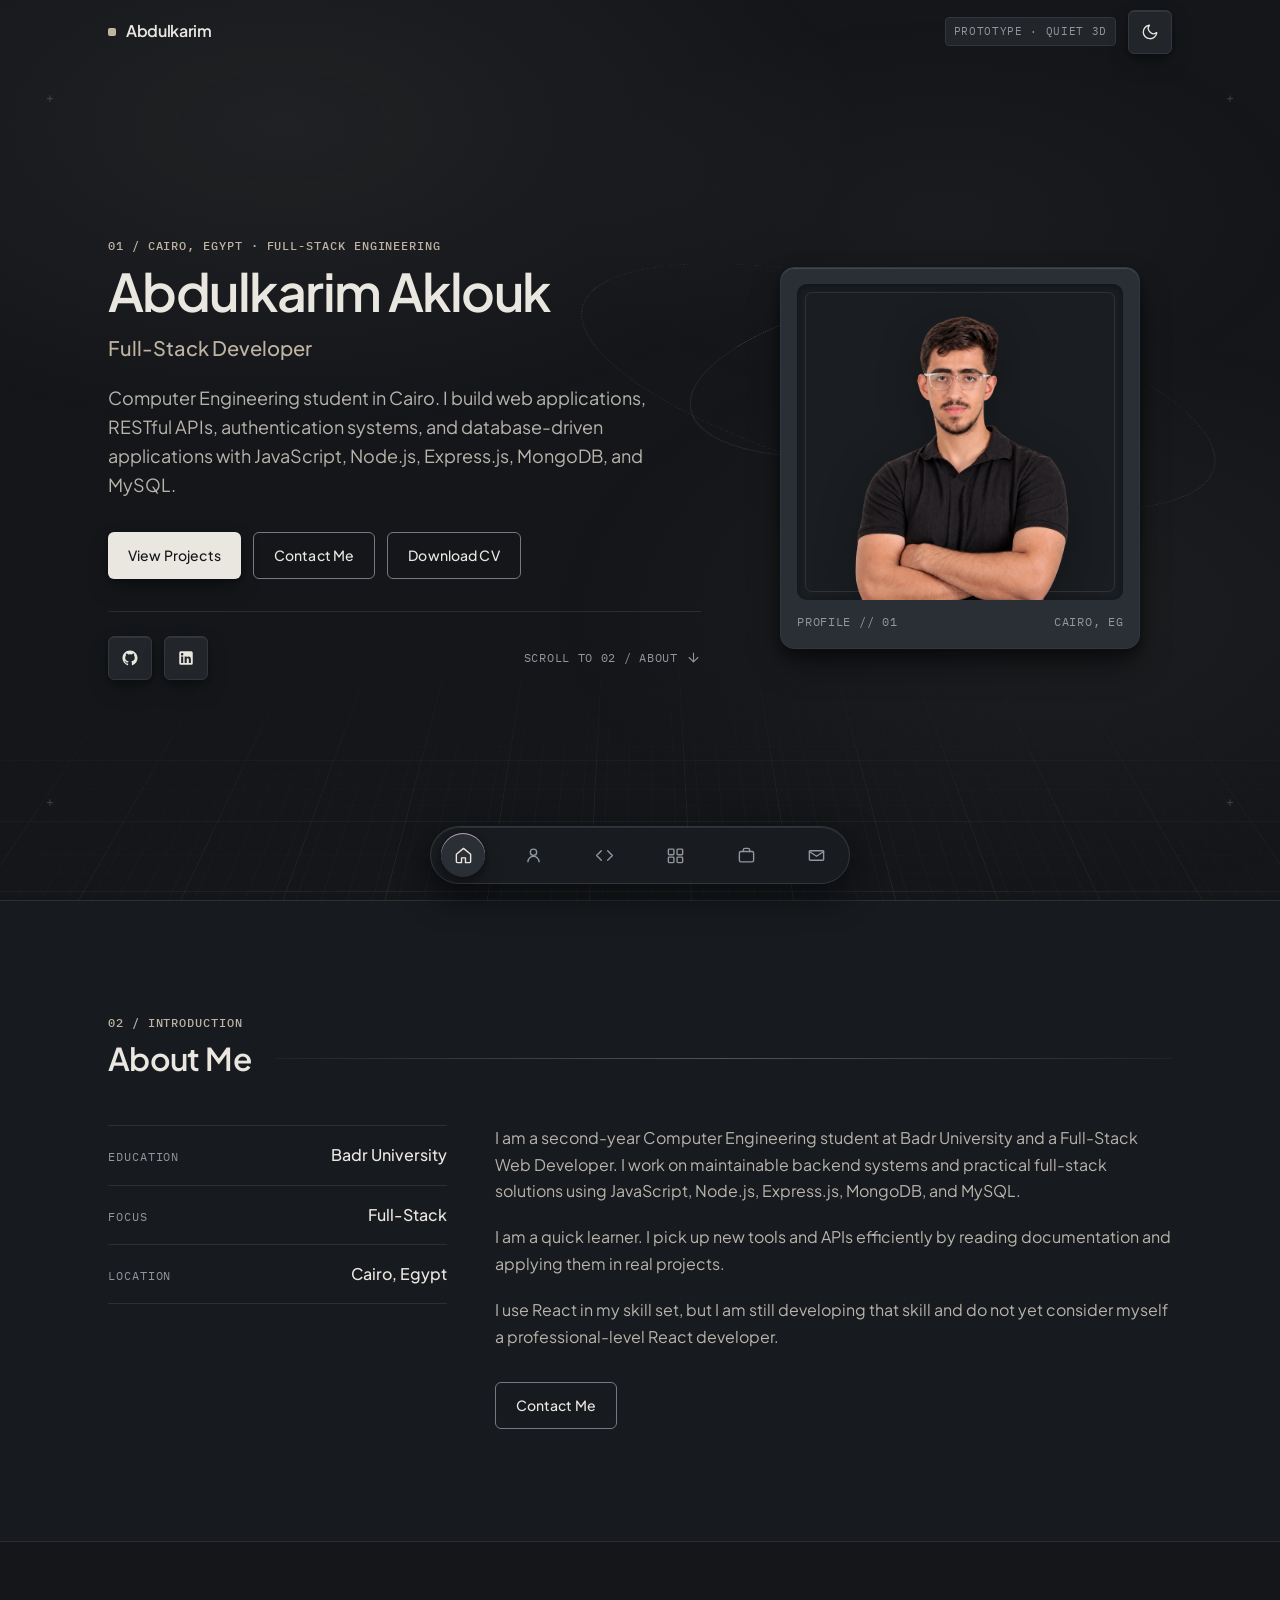
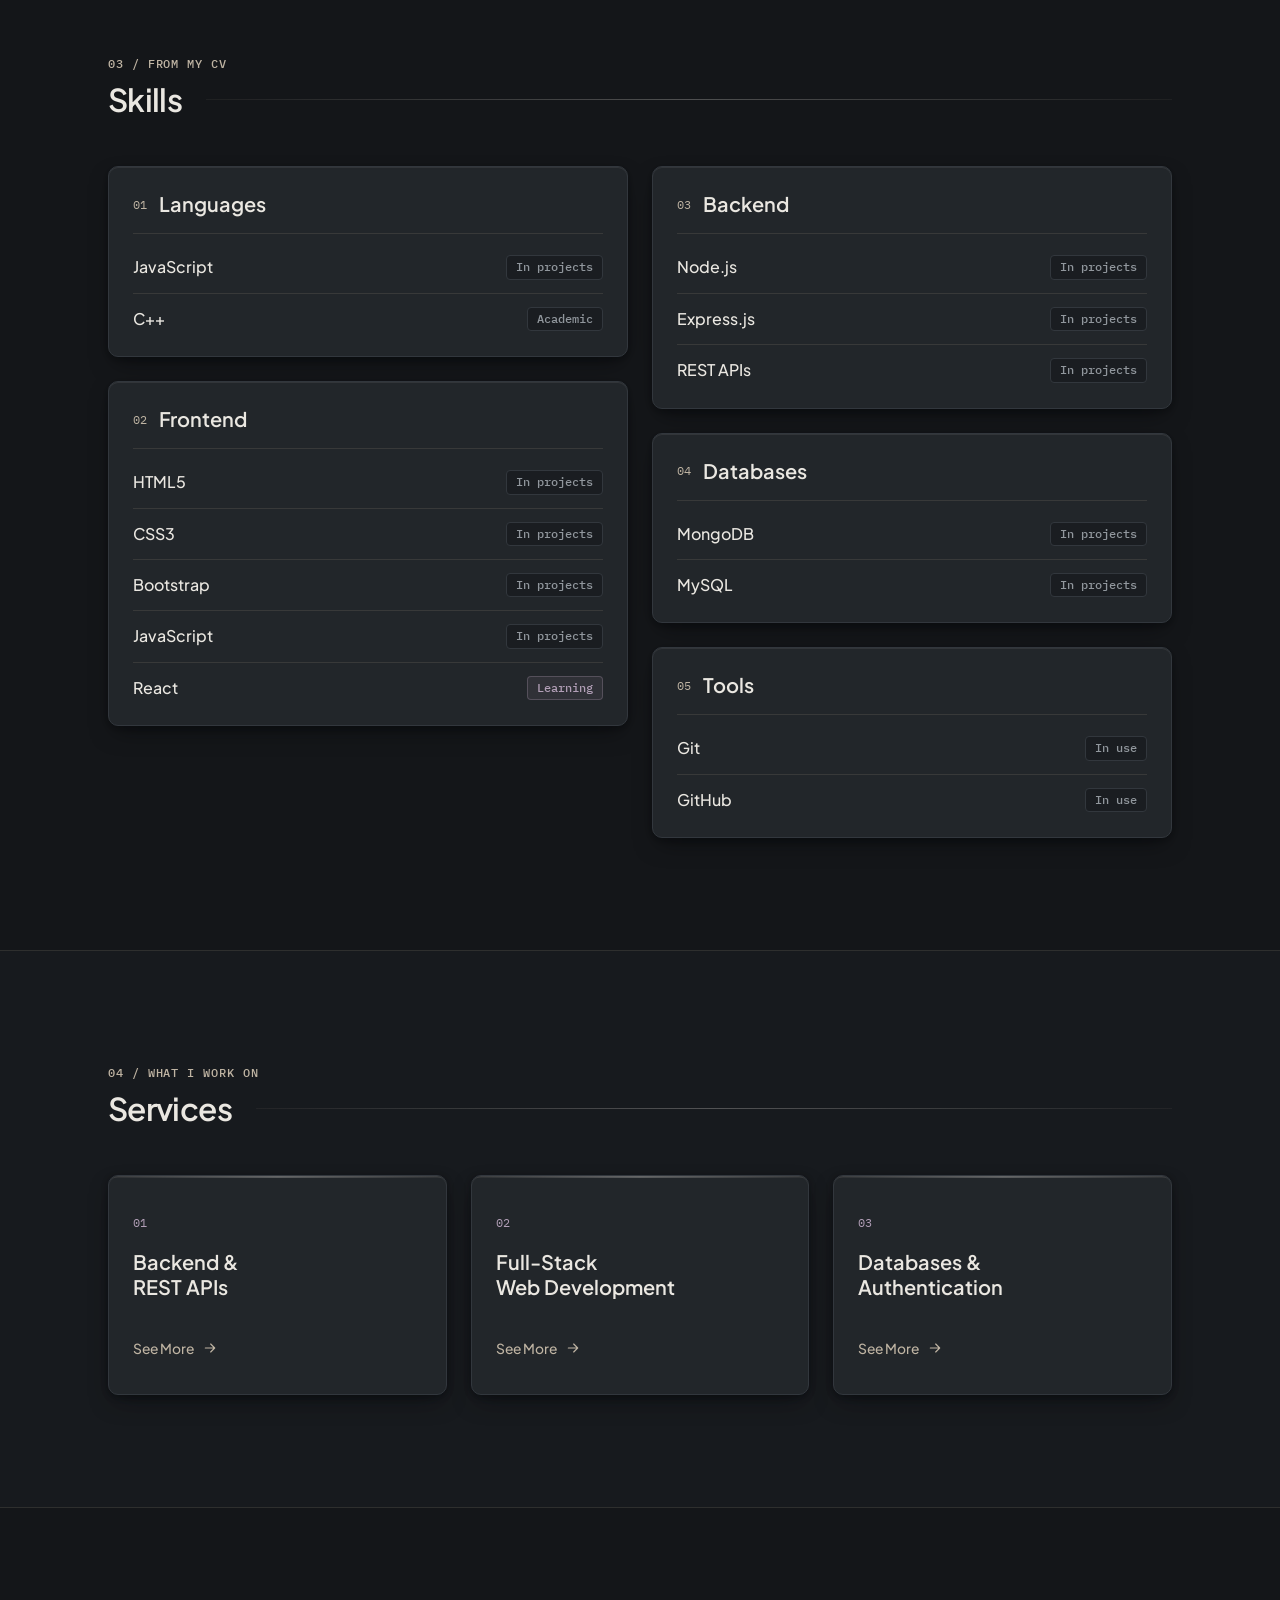
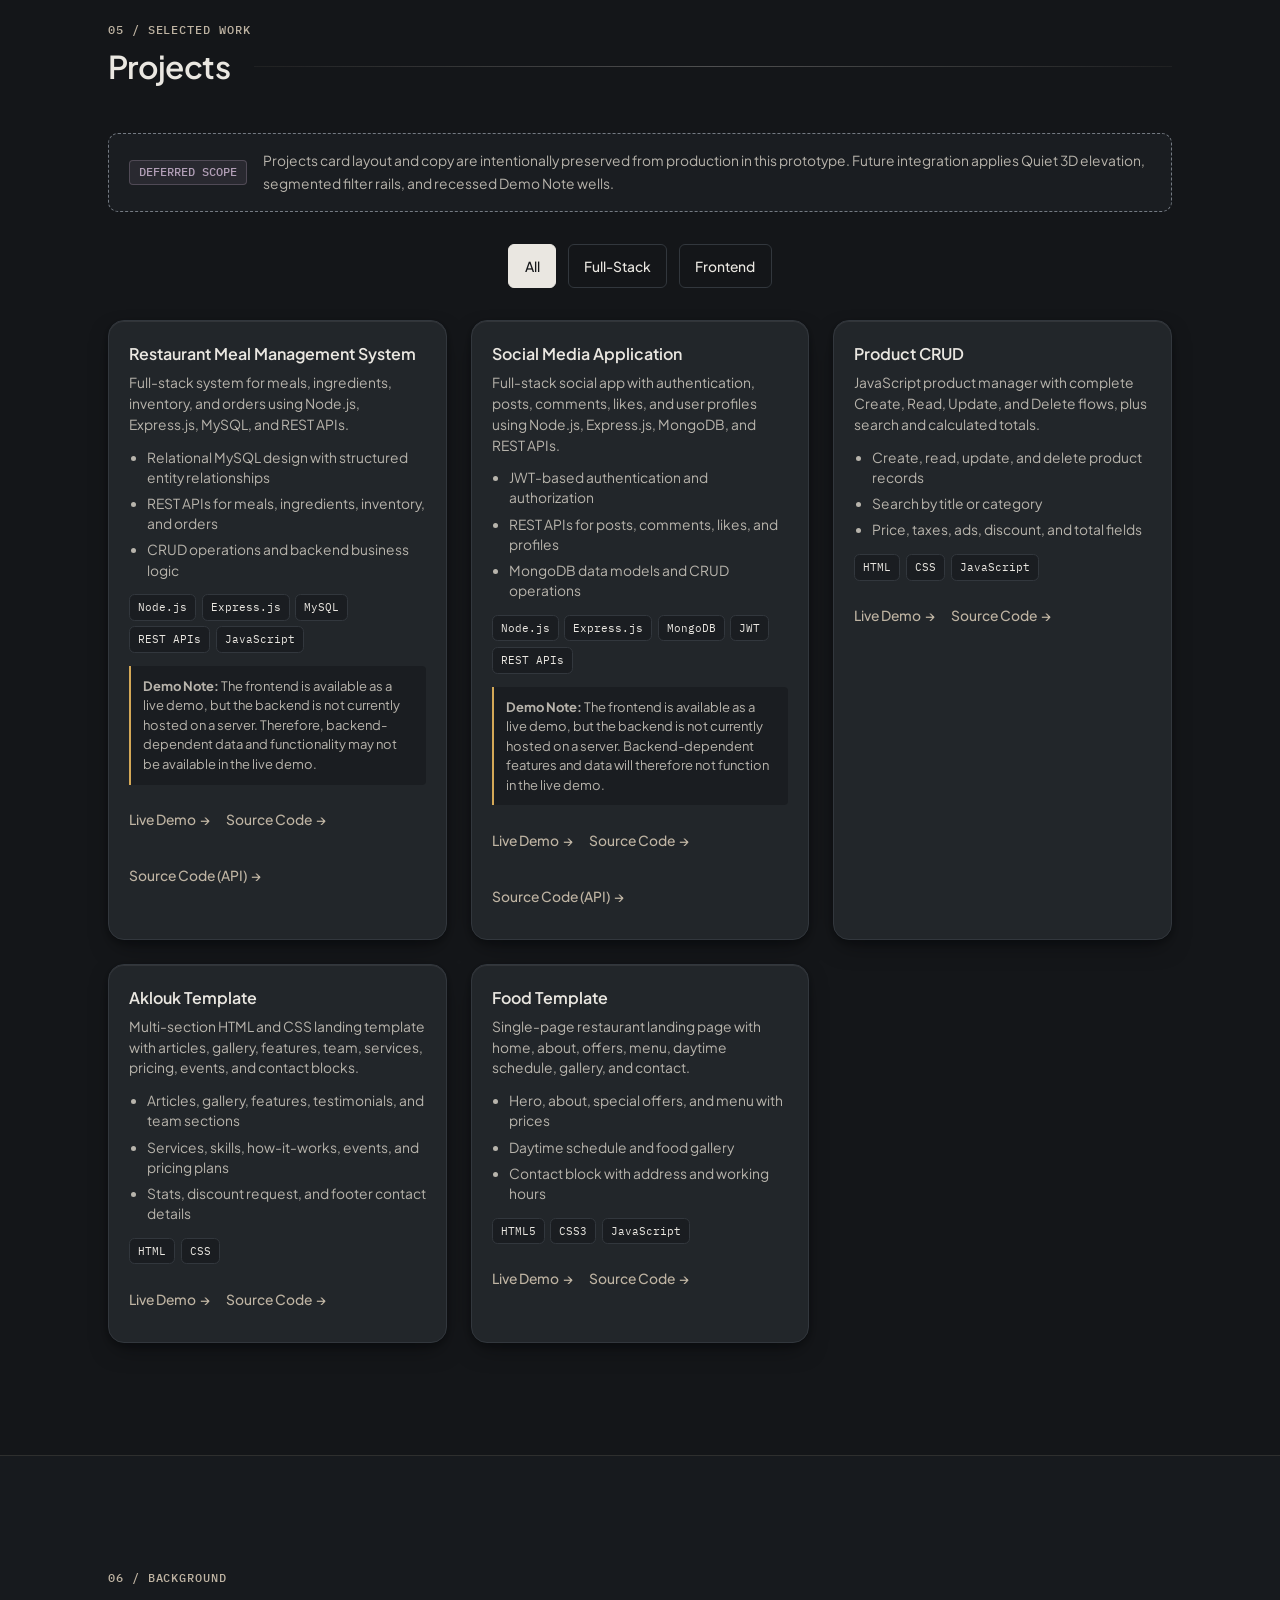
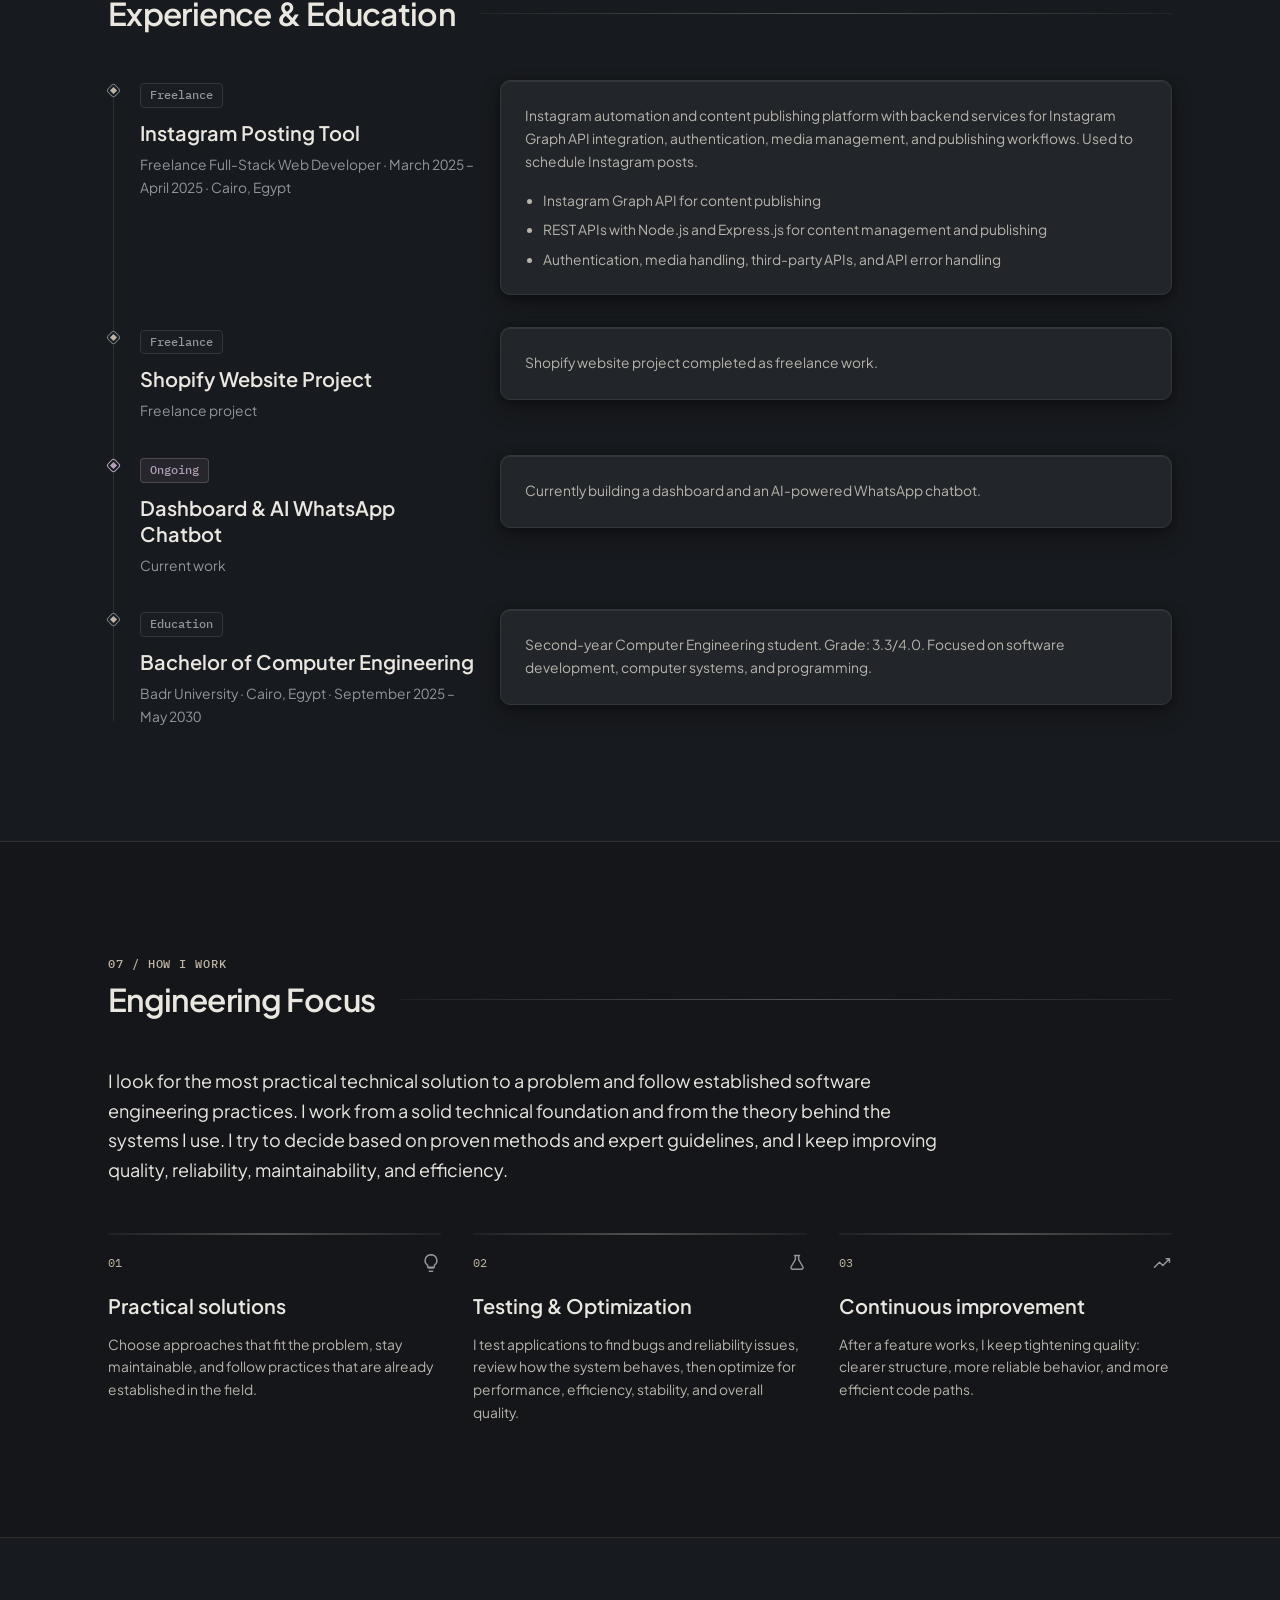
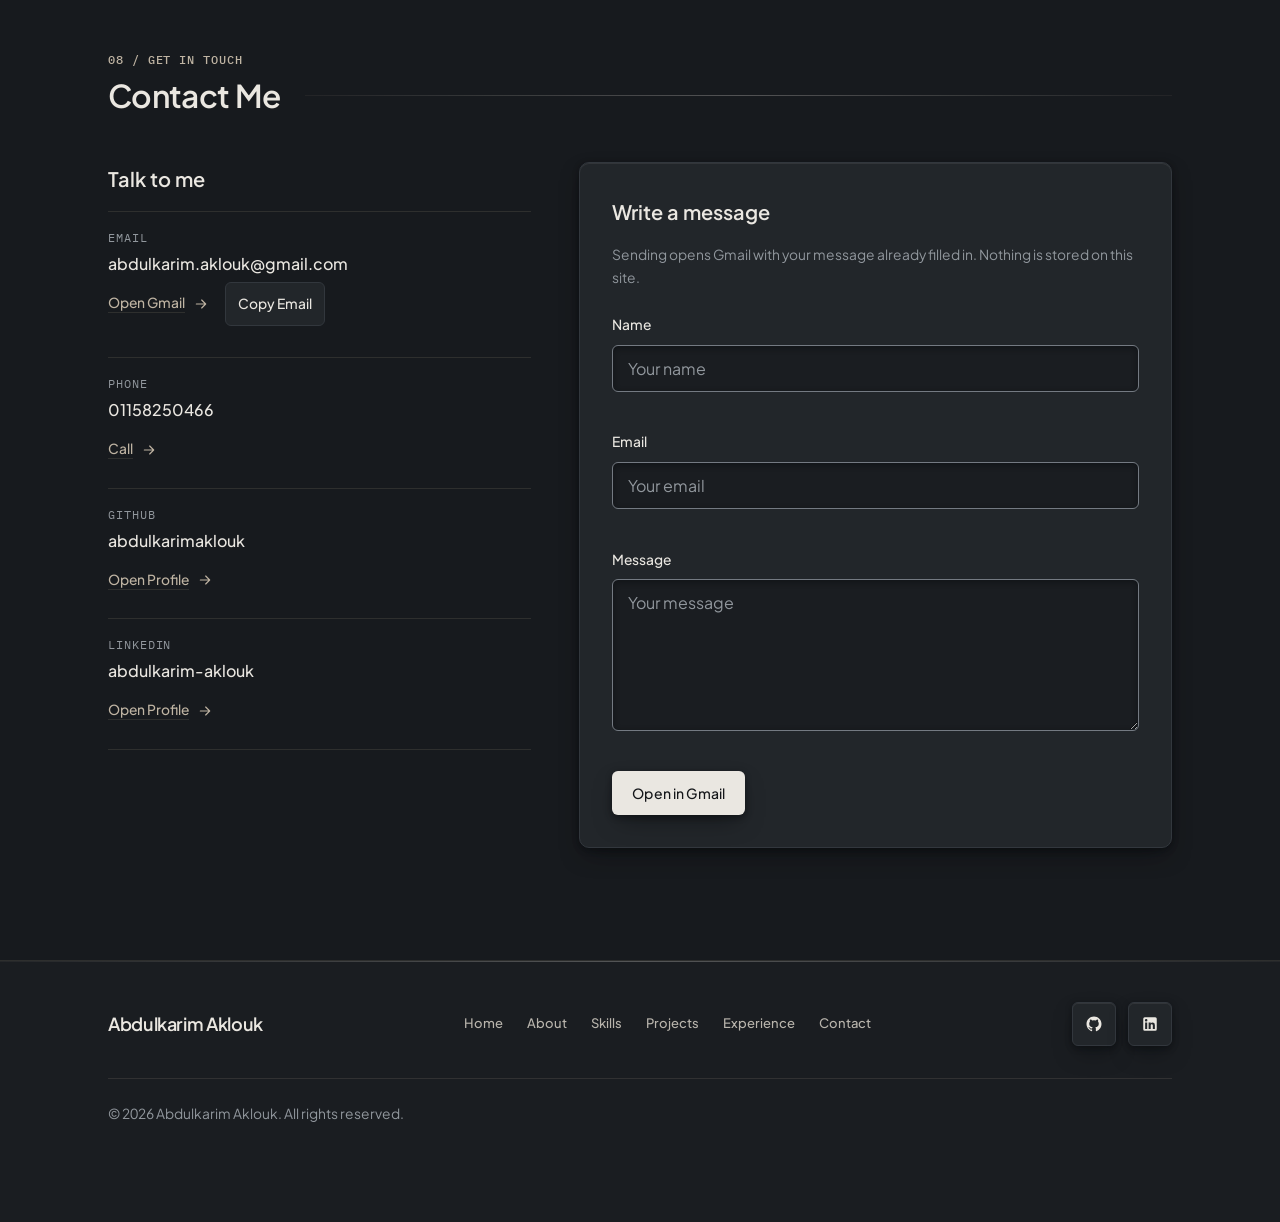
==== docs/design/prototypes/index.html @ c3dc80cd "docs: add Quiet 3D design system and visual prototype" ====
<!DOCTYPE html>
<html lang="en">

<head>
    <meta charset="UTF-8">
    <meta name="viewport" content="width=device-width, initial-scale=1.0">
    <meta name="theme-color" content="#141619" id="meta-theme-color">
    <link rel="icon" type="image/svg+xml" href="data:image/svg+xml,%3Csvg xmlns='http://www.w3.org/2000/svg' viewBox='0 0 32 32'%3E%3Crect width='32' height='32' rx='6' fill='%23141619'/%3E%3Crect x='9' y='9' width='14' height='14' rx='2' fill='none' stroke='%23BFB4A3' stroke-width='2'/%3E%3C/svg%3E">
    <title>Abdulkarim Aklouk | Quiet 3D Visual Prototype</title>
    <meta name="description" content="Phase 03 Quiet 3D visual prototype for Abdulkarim Aklouk's portfolio.">

    <!-- Synchronous pre-paint theme guard to prevent FOUC -->
    <script>
        (function () {
            try {
                var saved = localStorage.getItem("portfolio-proto-theme");
                if (saved === "light") {
                    document.documentElement.classList.add("light-theme");
                    var meta = document.getElementById("meta-theme-color");
                    if (meta) meta.setAttribute("content", "#F4F2ED");
                }
            } catch (e) {
                // Storage access blocked; fall back to Dark First default
            }
        })();
    </script>

    <link rel="preconnect" href="https://fonts.googleapis.com">
    <link rel="preconnect" href="https://fonts.gstatic.com" crossorigin>
    <link href="https://fonts.googleapis.com/css2?family=IBM+Plex+Mono:wght@400;500&family=Plus+Jakarta+Sans:wght@400;500;600&display=swap" rel="stylesheet">
    <link rel="stylesheet" href="styles.css">
</head>

<body>
    <!-- Global Quiet 3D Architectural Backdrop -->
    <div class="bg-3d" id="bg-3d" aria-hidden="true">
        <div class="bg-3d__stage">
            <div class="bg-3d__ambient"></div>
            <div class="bg-3d__layer bg-3d__layer--grid">
                <div class="bg-3d__grid"></div>
            </div>
            <div class="bg-3d__layer bg-3d__layer--orbits">
                <div class="bg-3d__orbital bg-3d__orbital--1"></div>
                <div class="bg-3d__orbital bg-3d__orbital--2"></div>
            </div>
            <div class="bg-3d__layer bg-3d__layer--accents">
                <span class="bg-3d__cross bg-3d__cross--tl">+</span>
                <span class="bg-3d__cross bg-3d__cross--tr">+</span>
                <span class="bg-3d__cross bg-3d__cross--bl">+</span>
                <span class="bg-3d__cross bg-3d__cross--br">+</span>
            </div>
        </div>
    </div>

    <a href="#main" class="skip-link">Skip to main content</a>

    <!-- Global Header & Floating Navigation Dock -->
    <header class="header" id="header">
        <nav class="nav container" aria-label="Main navigation">
            <a href="#home" class="nav__logo">
                <span class="nav__logo-mark" aria-hidden="true"></span>
                <span>Abdulkarim</span>
            </a>

            <div class="nav__actions">
                <span class="nav__proto-badge">PROTOTYPE · QUIET 3D</span>
                <button type="button" class="theme-toggle" id="theme-button" aria-label="Switch to light theme" aria-pressed="false">
                    <svg class="theme-toggle__icon theme-toggle__icon--moon" viewBox="0 0 24 24" fill="none" stroke="currentColor" stroke-width="1.75" stroke-linecap="round" stroke-linejoin="round" aria-hidden="true">
                        <path d="M21 12.79A9 9 0 1 1 11.21 3 7 7 0 0 0 21 12.79z"/>
                    </svg>
                    <svg class="theme-toggle__icon theme-toggle__icon--sun" viewBox="0 0 24 24" fill="none" stroke="currentColor" stroke-width="1.75" stroke-linecap="round" stroke-linejoin="round" aria-hidden="true">
                        <circle cx="12" cy="12" r="4"/>
                        <path d="M12 2v2M12 20v2M4.93 4.93l1.41 1.41M17.66 17.66l1.41 1.41M2 12h2M20 12h2M6.34 17.66l-1.41 1.41M19.07 4.93l-1.41 1.41"/>
                    </svg>
                </button>
            </div>

            <div class="nav__menu" id="nav-menu">
                <ul class="nav__list">
                    <li class="nav__item">
                        <a href="#home" class="nav__link active-link" aria-label="Home" aria-current="location" data-tooltip="Home">
                            <svg viewBox="0 0 24 24" fill="none" stroke="currentColor" stroke-width="1.75" stroke-linecap="round" stroke-linejoin="round" aria-hidden="true">
                                <path d="M3 10.5L12 3l9 7.5V20a1 1 0 0 1-1 1h-5.5v-6h-5v6H4a1 1 0 0 1-1-1v-9.5z"/>
                            </svg>
                        </a>
                    </li>
                    <li class="nav__item">
                        <a href="#about" class="nav__link" aria-label="About" data-tooltip="About">
                            <svg viewBox="0 0 24 24" fill="none" stroke="currentColor" stroke-width="1.75" stroke-linecap="round" stroke-linejoin="round" aria-hidden="true">
                                <circle cx="12" cy="8" r="4"/>
                                <path d="M5 20a7 7 0 0 1 14 0"/>
                            </svg>
                        </a>
                    </li>
                    <li class="nav__item">
                        <a href="#skills" class="nav__link" aria-label="Skills" data-tooltip="Skills">
                            <svg viewBox="0 0 24 24" fill="none" stroke="currentColor" stroke-width="1.75" stroke-linecap="round" stroke-linejoin="round" aria-hidden="true">
                                <path d="M16 18l6-6-6-6M8 6l-6 6 6 6"/>
                            </svg>
                        </a>
                    </li>
                    <li class="nav__item">
                        <a href="#work" class="nav__link" aria-label="Projects" data-tooltip="Projects">
                            <svg viewBox="0 0 24 24" fill="none" stroke="currentColor" stroke-width="1.75" stroke-linecap="round" stroke-linejoin="round" aria-hidden="true">
                                <rect x="3" y="4" width="7" height="7" rx="1"/>
                                <rect x="14" y="4" width="7" height="7" rx="1"/>
                                <rect x="3" y="14" width="7" height="7" rx="1"/>
                                <rect x="14" y="14" width="7" height="7" rx="1"/>
                            </svg>
                        </a>
                    </li>
                    <li class="nav__item">
                        <a href="#experience" class="nav__link" aria-label="Experience and education" data-tooltip="Experience">
                            <svg viewBox="0 0 24 24" fill="none" stroke="currentColor" stroke-width="1.75" stroke-linecap="round" stroke-linejoin="round" aria-hidden="true">
                                <rect x="3" y="7" width="18" height="13" rx="2"/>
                                <path d="M8 7V5a2 2 0 0 1 2-2h4a2 2 0 0 1 2 2v2"/>
                            </svg>
                        </a>
                    </li>
                    <li class="nav__item">
                        <a href="#contact" class="nav__link" aria-label="Contact" data-tooltip="Contact">
                            <svg viewBox="0 0 24 24" fill="none" stroke="currentColor" stroke-width="1.75" stroke-linecap="round" stroke-linejoin="round" aria-hidden="true">
                                <path d="M4 6h16a1 1 0 0 1 1 1v10a1 1 0 0 1-1 1H4a1 1 0 0 1-1-1V7a1 1 0 0 1 1-1z"/>
                                <path d="m3 7 9 6 9-6"/>
                            </svg>
                        </a>
                    </li>
                </ul>
            </div>
        </nav>
    </header>

    <main class="main" id="main" tabindex="-1">
        <!-- 01. HERO SECTION -->
        <section class="hero section section--primary" id="home" aria-label="Home">
            <div class="container hero__grid">
                <div class="hero__content">
                    <p class="eyebrow">01 / CAIRO, EGYPT · FULL-STACK ENGINEERING</p>
                    <h1 class="hero__name">Abdulkarim Aklouk</h1>
                    <p class="hero__role">Full-Stack Developer</p>
                    <p class="hero__description">
                        Computer Engineering student in Cairo. I build web applications, RESTful APIs,
                        authentication systems, and database-driven applications with JavaScript,
                        Node.js, Express.js, MongoDB, and MySQL.
                    </p>

                    <div class="hero__cta-group">
                        <a href="#work" class="btn btn--primary">View Projects</a>
                        <a href="#contact" class="btn btn--ghost">Contact Me</a>
                        <a download href="../../../assets/pdf/cv.pdf" class="btn btn--ghost">Download CV</a>
                    </div>

                    <div class="hero__meta-bar">
                        <div class="hero__socials" aria-label="Social links">
                            <a href="https://github.com/abdulkarimaklouk" target="_blank" rel="noopener noreferrer" class="icon-btn" aria-label="GitHub">
                                <svg viewBox="0 0 24 24" fill="currentColor" aria-hidden="true">
                                    <path d="M12 2C6.477 2 2 6.484 2 12.017c0 4.425 2.865 8.18 6.839 9.504.5.092.682-.217.682-.483 0-.237-.008-.868-.013-1.703-2.782.605-3.369-1.343-3.369-1.343-.454-1.158-1.11-1.466-1.11-1.466-.908-.62.069-.608.069-.608 1.003.07 1.53 1.032 1.53 1.032.892 1.53 2.341 1.088 2.91.832.092-.647.35-1.088.636-1.338-2.22-.253-4.555-1.113-4.555-4.951 0-1.093.39-1.988 1.029-2.688-.103-.253-.446-1.272.098-2.65 0 0 .84-.27 2.75 1.026A9.564 9.564 0 0 1 12 6.844a9.59 9.59 0 0 1 2.504.337c1.909-1.296 2.747-1.027 2.747-1.027.546 1.379.202 2.398.1 2.651.64.7 1.028 1.595 1.028 2.688 0 3.848-2.339 4.695-4.566 4.943.359.309.678.92.678 1.855 0 1.338-.012 2.419-.012 2.747 0 .268.18.58.688.482A10.02 10.02 0 0 0 22 12.017C22 6.484 17.522 2 12 2z"/>
                                </svg>
                            </a>
                            <a href="https://www.linkedin.com/in/abdulkarim-aklouk-78773037a/" target="_blank" rel="noopener noreferrer" class="icon-btn" aria-label="LinkedIn">
                                <svg viewBox="0 0 24 24" fill="currentColor" aria-hidden="true">
                                    <path d="M19 3a2 2 0 0 1 2 2v14a2 2 0 0 1-2 2H5a2 2 0 0 1-2-2V5a2 2 0 0 1 2-2h14m-.5 15.5v-5.3a3.26 3.26 0 0 0-3.26-3.26c-.85 0-1.84.52-2.28 1.3v-1.11h-2.79v8.37h2.79v-4.93c0-.77.62-1.4 1.39-1.4a1.4 1.4 0 0 1 1.4 1.4v4.93h2.75M6.88 8.56a1.68 1.68 0 0 0 1.68-1.68c0-.93-.75-1.69-1.68-1.69a1.69 1.69 0 0 0-1.69 1.69c0 .93.76 1.68 1.69 1.68m1.39 9.94v-8.37H5.5v8.37h2.77z"/>
                                </svg>
                            </a>
                        </div>

                        <a href="#about" class="hero__scroll">
                            <span>Scroll to 02 / About</span>
                            <svg viewBox="0 0 24 24" fill="none" stroke="currentColor" stroke-width="1.75" stroke-linecap="round" stroke-linejoin="round" aria-hidden="true">
                                <path d="M12 5v14M19 12l-7 7-7-7"/>
                            </svg>
                        </a>
                    </div>
                </div>

                <!-- Hero 3D Architectural Portrait Pedestal -->
                <div class="hero__visual">
                    <div class="hero__plinth-perspective">
                        <figure class="hero__plinth" id="hero-plinth">
                            <div class="hero__plinth-well">
                                <div class="hero__plinth-hairline" aria-hidden="true"></div>
                                <img
                                    src="../../../assets/img/profile.png"
                                    alt="Abdulkarim Aklouk"
                                    width="768"
                                    height="768"
                                    class="hero__img"
                                >
                            </div>
                            <figcaption class="hero__plinth-caption">
                                <span>PROFILE // 01</span>
                                <span>CAIRO, EG</span>
                            </figcaption>
                        </figure>
                    </div>
                </div>
            </div>
        </section>

        <!-- 02. ABOUT SECTION (Flat Editorial Ledger + Prose) -->
        <section class="about section section--secondary" id="about" aria-label="About Me">
            <div class="container">
                <header class="section__header">
                    <p class="eyebrow">02 / INTRODUCTION</p>
                    <div class="section__title-row">
                        <h2 class="section__title">About Me</h2>
                        <span class="section__rule" aria-hidden="true"></span>
                    </div>
                </header>

                <div class="about__grid" data-reveal>
                    <dl class="about__ledger">
                        <div class="about__ledger-row">
                            <dt class="about__ledger-key">Education</dt>
                            <dd class="about__ledger-val">Badr University</dd>
                        </div>
                        <div class="about__ledger-row">
                            <dt class="about__ledger-key">Focus</dt>
                            <dd class="about__ledger-val">Full-Stack</dd>
                        </div>
                        <div class="about__ledger-row">
                            <dt class="about__ledger-key">Location</dt>
                            <dd class="about__ledger-val">Cairo, Egypt</dd>
                        </div>
                    </dl>

                    <div class="about__prose">
                        <p class="about__description">
                            I am a second-year Computer Engineering student at Badr University and a
                            Full-Stack Web Developer. I work on maintainable backend systems and practical
                            full-stack solutions using JavaScript, Node.js, Express.js, MongoDB, and MySQL.
                        </p>
                        <p class="about__description">
                            I am a quick learner. I pick up new tools and APIs efficiently by reading
                            documentation and applying them in real projects.
                        </p>
                        <p class="about__description">
                            I use React in my skill set, but I am still developing that skill and do not
                            yet consider myself a professional-level React developer.
                        </p>

                        <div class="about__cta">
                            <a href="#contact" class="btn btn--ghost">Contact Me</a>
                        </div>
                    </div>
                </div>
            </div>
        </section>

        <!-- 03. SKILLS SECTION (Balanced 2-Column Technical Matrix) -->
        <section class="skills section section--primary" id="skills" aria-label="Skills">
            <div class="container">
                <header class="section__header">
                    <p class="eyebrow">03 / FROM MY CV</p>
                    <div class="section__title-row">
                        <h2 class="section__title">Skills</h2>
                        <span class="section__rule" aria-hidden="true"></span>
                    </div>
                </header>

                <div class="skills__grid">
                    <!-- Left Stack: Languages & Frontend -->
                    <div class="skills__col">
                        <article class="skills__panel" data-reveal>
                            <div class="skills__panel-header">
                                <span class="skills__index">01</span>
                                <h3 class="skills__title">Languages</h3>
                            </div>
                            <ul class="skills__list">
                                <li class="skills__row">
                                    <span class="skills__name">JavaScript</span>
                                    <span class="chip">In projects</span>
                                </li>
                                <li class="skills__row">
                                    <span class="skills__name">C++</span>
                                    <span class="chip">Academic</span>
                                </li>
                            </ul>
                        </article>

                        <article class="skills__panel" data-reveal>
                            <div class="skills__panel-header">
                                <span class="skills__index">02</span>
                                <h3 class="skills__title">Frontend</h3>
                            </div>
                            <ul class="skills__list">
                                <li class="skills__row">
                                    <span class="skills__name">HTML5</span>
                                    <span class="chip">In projects</span>
                                </li>
                                <li class="skills__row">
                                    <span class="skills__name">CSS3</span>
                                    <span class="chip">In projects</span>
                                </li>
                                <li class="skills__row">
                                    <span class="skills__name">Bootstrap</span>
                                    <span class="chip">In projects</span>
                                </li>
                                <li class="skills__row">
                                    <span class="skills__name">JavaScript</span>
                                    <span class="chip">In projects</span>
                                </li>
                                <li class="skills__row">
                                    <span class="skills__name">React</span>
                                    <span class="chip chip--secondary">Learning</span>
                                </li>
                            </ul>
                        </article>
                    </div>

                    <!-- Right Stack: Backend, Databases, Tools -->
                    <div class="skills__col">
                        <article class="skills__panel" data-reveal>
                            <div class="skills__panel-header">
                                <span class="skills__index">03</span>
                                <h3 class="skills__title">Backend</h3>
                            </div>
                            <ul class="skills__list">
                                <li class="skills__row">
                                    <span class="skills__name">Node.js</span>
                                    <span class="chip">In projects</span>
                                </li>
                                <li class="skills__row">
                                    <span class="skills__name">Express.js</span>
                                    <span class="chip">In projects</span>
                                </li>
                                <li class="skills__row">
                                    <span class="skills__name">REST APIs</span>
                                    <span class="chip">In projects</span>
                                </li>
                            </ul>
                        </article>

                        <article class="skills__panel" data-reveal>
                            <div class="skills__panel-header">
                                <span class="skills__index">04</span>
                                <h3 class="skills__title">Databases</h3>
                            </div>
                            <ul class="skills__list">
                                <li class="skills__row">
                                    <span class="skills__name">MongoDB</span>
                                    <span class="chip">In projects</span>
                                </li>
                                <li class="skills__row">
                                    <span class="skills__name">MySQL</span>
                                    <span class="chip">In projects</span>
                                </li>
                            </ul>
                        </article>

                        <article class="skills__panel" data-reveal>
                            <div class="skills__panel-header">
                                <span class="skills__index">05</span>
                                <h3 class="skills__title">Tools</h3>
                            </div>
                            <ul class="skills__list">
                                <li class="skills__row">
                                    <span class="skills__name">Git</span>
                                    <span class="chip">In use</span>
                                </li>
                                <li class="skills__row">
                                    <span class="skills__name">GitHub</span>
                                    <span class="chip">In use</span>
                                </li>
                            </ul>
                        </article>
                    </div>
                </div>
            </div>
        </section>

        <!-- 04. SERVICES SECTION (Architectural Plinths + Elevated Modals) -->
        <section class="services section section--secondary" id="services" aria-label="Services">
            <div class="container">
                <header class="section__header">
                    <p class="eyebrow">04 / WHAT I WORK ON</p>
                    <div class="section__title-row">
                        <h2 class="section__title">Services</h2>
                        <span class="section__rule" aria-hidden="true"></span>
                    </div>
                </header>

                <div class="services__grid">
                    <article class="services__plinth" data-reveal>
                        <div class="services__plinth-top">
                            <span class="services__index">01</span>
                            <h3 class="services__title">Backend &amp;<br>REST APIs</h3>
                        </div>
                        <button type="button" class="services__button" data-modal-target="service-dialog-1" aria-haspopup="dialog" aria-controls="service-dialog-1" aria-expanded="false">
                            <span>See More</span>
                            <svg class="action-arrow" viewBox="0 0 24 24" fill="none" stroke="currentColor" stroke-width="1.75" stroke-linecap="round" stroke-linejoin="round" aria-hidden="true">
                                <path d="M5 12h14M13 6l6 6-6 6"/>
                            </svg>
                        </button>
                    </article>

                    <article class="services__plinth" data-reveal>
                        <div class="services__plinth-top">
                            <span class="services__index">02</span>
                            <h3 class="services__title">Full-Stack<br>Web Development</h3>
                        </div>
                        <button type="button" class="services__button" data-modal-target="service-dialog-2" aria-haspopup="dialog" aria-controls="service-dialog-2" aria-expanded="false">
                            <span>See More</span>
                            <svg class="action-arrow" viewBox="0 0 24 24" fill="none" stroke="currentColor" stroke-width="1.75" stroke-linecap="round" stroke-linejoin="round" aria-hidden="true">
                                <path d="M5 12h14M13 6l6 6-6 6"/>
                            </svg>
                        </button>
                    </article>

                    <article class="services__plinth" data-reveal>
                        <div class="services__plinth-top">
                            <span class="services__index">03</span>
                            <h3 class="services__title">Databases &amp;<br>Authentication</h3>
                        </div>
                        <button type="button" class="services__button" data-modal-target="service-dialog-3" aria-haspopup="dialog" aria-controls="service-dialog-3" aria-expanded="false">
                            <span>See More</span>
                            <svg class="action-arrow" viewBox="0 0 24 24" fill="none" stroke="currentColor" stroke-width="1.75" stroke-linecap="round" stroke-linejoin="round" aria-hidden="true">
                                <path d="M5 12h14M13 6l6 6-6 6"/>
                            </svg>
                        </button>
                    </article>
                </div>
            </div>
        </section>

        <!-- 05. PROJECTS SECTION (DEFERRED SCOPE — Preserved Existing Card Treatment) -->
        <section class="work section section--primary" id="work" aria-label="Projects">
            <div class="container">
                <header class="section__header">
                    <p class="eyebrow">05 / SELECTED WORK</p>
                    <div class="section__title-row">
                        <h2 class="section__title">Projects</h2>
                        <span class="section__rule" aria-hidden="true"></span>
                    </div>
                </header>

                <div class="work__deferred-note" role="note">
                    <span class="chip chip--secondary">DEFERRED SCOPE</span>
                    <p>
                        Projects card layout and copy are intentionally preserved from production in this prototype.
                        Future integration applies Quiet 3D elevation, segmented filter rails, and recessed Demo Note wells.
                    </p>
                </div>

                <div class="work__filters">
                    <button type="button" class="work__item active-work" data-filter="all" aria-pressed="true">All</button>
                    <button type="button" class="work__item" data-filter=".fullstack" aria-pressed="false">Full-Stack</button>
                    <button type="button" class="work__item" data-filter=".frontend" aria-pressed="false">Frontend</button>
                </div>
                <p class="sr-only" id="work-filter-status" aria-live="polite"></p>

                <div class="work__container">
                    <article class="work__card mix fullstack">
                        <h3 class="work__title">Restaurant Meal Management System</h3>
                        <p class="work__description">
                            Full-stack system for meals, ingredients, inventory, and orders using Node.js,
                            Express.js, MySQL, and REST APIs.
                        </p>
                        <ul class="work__features">
                            <li>Relational MySQL design with structured entity relationships</li>
                            <li>REST APIs for meals, ingredients, inventory, and orders</li>
                            <li>CRUD operations and backend business logic</li>
                        </ul>
                        <ul class="work__tags">
                            <li>Node.js</li>
                            <li>Express.js</li>
                            <li>MySQL</li>
                            <li>REST APIs</li>
                            <li>JavaScript</li>
                        </ul>
                        <p class="work__note">
                            <strong>Demo Note:</strong> The frontend is available as a live demo, but the backend is not currently hosted on a server. Therefore, backend-dependent data and functionality may not be available in the live demo.
                        </p>
                        <div class="work__actions">
                            <a href="https://abdulkarimaklouk.github.io/restaurant-management-frontend/stores.html" target="_blank" rel="noopener noreferrer" class="work__button">
                                Live Demo <span aria-hidden="true">&rarr;</span>
                            </a>
                            <a href="https://github.com/abdulkarimaklouk/restaurant-management-frontend" target="_blank" rel="noopener noreferrer" class="work__button">
                                Source Code <span aria-hidden="true">&rarr;</span>
                            </a>
                            <a href="https://github.com/abdulkarimaklouk/restaurant-management-backend" target="_blank" rel="noopener noreferrer" class="work__button">
                                Source Code (API) <span aria-hidden="true">&rarr;</span>
                            </a>
                        </div>
                    </article>

                    <article class="work__card mix fullstack">
                        <h3 class="work__title">Social Media Application</h3>
                        <p class="work__description">
                            Full-stack social app with authentication, posts, comments, likes, and user
                            profiles using Node.js, Express.js, MongoDB, and REST APIs.
                        </p>
                        <ul class="work__features">
                            <li>JWT-based authentication and authorization</li>
                            <li>REST APIs for posts, comments, likes, and profiles</li>
                            <li>MongoDB data models and CRUD operations</li>
                        </ul>
                        <ul class="work__tags">
                            <li>Node.js</li>
                            <li>Express.js</li>
                            <li>MongoDB</li>
                            <li>JWT</li>
                            <li>REST APIs</li>
                        </ul>
                        <p class="work__note">
                            <strong>Demo Note:</strong> The frontend is available as a live demo, but the backend is not currently hosted on a server. Backend-dependent features and data will therefore not function in the live demo.
                        </p>
                        <div class="work__actions">
                            <a href="https://abdulkarimaklouk.github.io/social-media-frontend/login.html" target="_blank" rel="noopener noreferrer" class="work__button">
                                Live Demo <span aria-hidden="true">&rarr;</span>
                            </a>
                            <a href="https://github.com/abdulkarimaklouk/social-media-frontend" target="_blank" rel="noopener noreferrer" class="work__button">
                                Source Code <span aria-hidden="true">&rarr;</span>
                            </a>
                            <a href="https://github.com/abdulkarimaklouk/social-media-backend" target="_blank" rel="noopener noreferrer" class="work__button">
                                Source Code (API) <span aria-hidden="true">&rarr;</span>
                            </a>
                        </div>
                    </article>

                    <article class="work__card mix frontend">
                        <h3 class="work__title">Product CRUD</h3>
                        <p class="work__description">
                            JavaScript product manager with complete Create, Read, Update, and Delete
                            flows, plus search and calculated totals.
                        </p>
                        <ul class="work__features">
                            <li>Create, read, update, and delete product records</li>
                            <li>Search by title or category</li>
                            <li>Price, taxes, ads, discount, and total fields</li>
                        </ul>
                        <ul class="work__tags">
                            <li>HTML</li>
                            <li>CSS</li>
                            <li>JavaScript</li>
                        </ul>
                        <div class="work__actions">
                            <a href="https://abdulkarimaklouk.github.io/crud-product-frontend/index.html" target="_blank" rel="noopener noreferrer" class="work__button">
                                Live Demo <span aria-hidden="true">&rarr;</span>
                            </a>
                            <a href="https://github.com/abdulkarimaklouk/crud-product-frontend" target="_blank" rel="noopener noreferrer" class="work__button">
                                Source Code <span aria-hidden="true">&rarr;</span>
                            </a>
                        </div>
                    </article>

                    <article class="work__card mix frontend">
                        <h3 class="work__title">Aklouk Template</h3>
                        <p class="work__description">
                            Multi-section HTML and CSS landing template with articles, gallery, features,
                            team, services, pricing, events, and contact blocks.
                        </p>
                        <ul class="work__features">
                            <li>Articles, gallery, features, testimonials, and team sections</li>
                            <li>Services, skills, how-it-works, events, and pricing plans</li>
                            <li>Stats, discount request, and footer contact details</li>
                        </ul>
                        <ul class="work__tags">
                            <li>HTML</li>
                            <li>CSS</li>
                        </ul>
                        <div class="work__actions">
                            <a href="https://abdulkarimaklouk.github.io/template-alaklouk/index.html" target="_blank" rel="noopener noreferrer" class="work__button">
                                Live Demo <span aria-hidden="true">&rarr;</span>
                            </a>
                            <a href="https://github.com/abdulkarimaklouk/template-alaklouk" target="_blank" rel="noopener noreferrer" class="work__button">
                                Source Code <span aria-hidden="true">&rarr;</span>
                            </a>
                        </div>
                    </article>

                    <article class="work__card mix frontend">
                        <h3 class="work__title">Food Template</h3>
                        <p class="work__description">
                            Single-page restaurant landing page with home, about, offers, menu,
                            daytime schedule, gallery, and contact.
                        </p>
                        <ul class="work__features">
                            <li>Hero, about, special offers, and menu with prices</li>
                            <li>Daytime schedule and food gallery</li>
                            <li>Contact block with address and working hours</li>
                        </ul>
                        <ul class="work__tags">
                            <li>HTML5</li>
                            <li>CSS3</li>
                            <li>JavaScript</li>
                        </ul>
                        <div class="work__actions">
                            <a href="https://abdulkarimaklouk.github.io/food-lover/index.html" target="_blank" rel="noopener noreferrer" class="work__button">
                                Live Demo <span aria-hidden="true">&rarr;</span>
                            </a>
                            <a href="https://github.com/abdulkarimaklouk/food-lover" target="_blank" rel="noopener noreferrer" class="work__button">
                                Source Code <span aria-hidden="true">&rarr;</span>
                            </a>
                        </div>
                    </article>
                </div>
            </div>
        </section>

        <!-- 06. EXPERIENCE & EDUCATION SECTION (Architectural Vertical Timeline) -->
        <section class="experience section section--secondary" id="experience" aria-label="Experience & Education">
            <div class="container">
                <header class="section__header">
                    <p class="eyebrow">06 / BACKGROUND</p>
                    <div class="section__title-row">
                        <h2 class="section__title">Experience &amp; Education</h2>
                        <span class="section__rule" aria-hidden="true"></span>
                    </div>
                </header>

                <ol class="timeline">
                    <li class="timeline__item" data-reveal>
                        <span class="timeline__node" aria-hidden="true"></span>
                        <div class="timeline__meta-col">
                            <span class="chip">Freelance</span>
                            <h3 class="timeline__role">Instagram Posting Tool</h3>
                            <p class="timeline__meta">Freelance Full-Stack Web Developer · March 2025 – April 2025 · Cairo, Egypt</p>
                        </div>
                        <div class="timeline__panel">
                            <p class="timeline__text">
                                Instagram automation and content publishing platform with backend services for
                                Instagram Graph API integration, authentication, media management, and publishing
                                workflows. Used to schedule Instagram posts.
                            </p>
                            <ul class="timeline__list">
                                <li>Instagram Graph API for content publishing</li>
                                <li>REST APIs with Node.js and Express.js for content management and publishing</li>
                                <li>Authentication, media handling, third-party APIs, and API error handling</li>
                            </ul>
                        </div>
                    </li>

                    <li class="timeline__item" data-reveal>
                        <span class="timeline__node" aria-hidden="true"></span>
                        <div class="timeline__meta-col">
                            <span class="chip">Freelance</span>
                            <h3 class="timeline__role">Shopify Website Project</h3>
                            <p class="timeline__meta">Freelance project</p>
                        </div>
                        <div class="timeline__panel">
                            <p class="timeline__text">
                                Shopify website project completed as freelance work.
                            </p>
                        </div>
                    </li>

                    <li class="timeline__item timeline__item--ongoing" data-reveal>
                        <span class="timeline__node timeline__node--ongoing" aria-hidden="true"></span>
                        <div class="timeline__meta-col">
                            <span class="chip chip--secondary">Ongoing</span>
                            <h3 class="timeline__role">Dashboard &amp; AI WhatsApp Chatbot</h3>
                            <p class="timeline__meta">Current work</p>
                        </div>
                        <div class="timeline__panel">
                            <p class="timeline__text">
                                Currently building a dashboard and an AI-powered WhatsApp chatbot.
                            </p>
                        </div>
                    </li>

                    <li class="timeline__item" data-reveal>
                        <span class="timeline__node" aria-hidden="true"></span>
                        <div class="timeline__meta-col">
                            <span class="chip">Education</span>
                            <h3 class="timeline__role">Bachelor of Computer Engineering</h3>
                            <p class="timeline__meta">Badr University · Cairo, Egypt · September 2025 – May 2030</p>
                        </div>
                        <div class="timeline__panel">
                            <p class="timeline__text">
                                Second-year Computer Engineering student. Grade: 3.3/4.0. Focused on software
                                development, computer systems, and programming.
                            </p>
                        </div>
                    </li>
                </ol>
            </div>
        </section>

        <!-- 07. ENGINEERING FOCUS SECTION (Flat Editorial Statement + 3 Rule-Divided Pillars) -->
        <section class="focus section section--primary" id="focus" aria-label="Engineering Focus">
            <div class="container">
                <header class="section__header">
                    <p class="eyebrow">07 / HOW I WORK</p>
                    <div class="section__title-row">
                        <h2 class="section__title">Engineering Focus</h2>
                        <span class="section__rule" aria-hidden="true"></span>
                    </div>
                </header>

                <p class="focus__intro" data-reveal>
                    I look for the most practical technical solution to a problem and follow established
                    software engineering practices. I work from a solid technical foundation and from the
                    theory behind the systems I use. I try to decide based on proven methods and expert
                    guidelines, and I keep improving quality, reliability, maintainability, and efficiency.
                </p>

                <div class="focus__grid">
                    <article class="focus__pillar" data-reveal>
                        <div class="focus__rule" aria-hidden="true"></div>
                        <div class="focus__pillar-head">
                            <span class="focus__index">01</span>
                            <svg class="focus__icon" viewBox="0 0 24 24" fill="none" stroke="currentColor" stroke-width="1.75" stroke-linecap="round" stroke-linejoin="round" aria-hidden="true">
                                <path d="M9 18h6M10 22h4M12 2a7 7 0 0 0-4 12.74V17h8v-2.26A7 7 0 0 0 12 2z"/>
                            </svg>
                        </div>
                        <h3 class="focus__title">Practical solutions</h3>
                        <p class="focus__text">
                            Choose approaches that fit the problem, stay maintainable, and follow
                            practices that are already established in the field.
                        </p>
                    </article>

                    <article class="focus__pillar" data-reveal>
                        <div class="focus__rule" aria-hidden="true"></div>
                        <div class="focus__pillar-head">
                            <span class="focus__index">02</span>
                            <svg class="focus__icon" viewBox="0 0 24 24" fill="none" stroke="currentColor" stroke-width="1.75" stroke-linecap="round" stroke-linejoin="round" aria-hidden="true">
                                <path d="M9 3h6M10 3v5l-5 8.5A2 2 0 0 0 6.7 19.5h10.6a2 2 0 0 0 1.7-3L14 8V3"/>
                            </svg>
                        </div>
                        <h3 class="focus__title">Testing &amp; Optimization</h3>
                        <p class="focus__text">
                            I test applications to find bugs and reliability issues, review how the
                            system behaves, then optimize for performance, efficiency, stability, and
                            overall quality.
                        </p>
                    </article>

                    <article class="focus__pillar" data-reveal>
                        <div class="focus__rule" aria-hidden="true"></div>
                        <div class="focus__pillar-head">
                            <span class="focus__index">03</span>
                            <svg class="focus__icon" viewBox="0 0 24 24" fill="none" stroke="currentColor" stroke-width="1.75" stroke-linecap="round" stroke-linejoin="round" aria-hidden="true">
                                <path d="M3 17l6-6 4 4 8-8M17 7h4v4"/>
                            </svg>
                        </div>
                        <h3 class="focus__title">Continuous improvement</h3>
                        <p class="focus__text">
                            After a feature works, I keep tightening quality: clearer structure,
                            more reliable behavior, and more efficient code paths.
                        </p>
                    </article>
                </div>
            </div>
        </section>

        <!-- 08. CONTACT SECTION (Asymmetric 5/7 Split: Hairline Channels + Recessed Form Well) -->
        <section class="contact section section--secondary" id="contact" aria-label="Contact Me">
            <div class="container">
                <header class="section__header">
                    <p class="eyebrow">08 / GET IN TOUCH</p>
                    <div class="section__title-row">
                        <h2 class="section__title">Contact Me</h2>
                        <span class="section__rule" aria-hidden="true"></span>
                    </div>
                </header>

                <div class="contact__grid">
                    <div class="contact__channels" data-reveal>
                        <h3 class="contact__subheading">Talk to me</h3>
                        <ul class="contact__list">
                            <li class="contact__row">
                                <span class="contact__label">Email</span>
                                <span class="contact__value">abdulkarim.aklouk@gmail.com</span>
                                <div class="contact__row-actions">
                                    <a href="https://mail.google.com/mail/?view=cm&amp;fs=1&amp;to=abdulkarim.aklouk@gmail.com" target="_blank" rel="noopener noreferrer" class="text-action" id="contact-email-link">
                                        <span>Open Gmail</span>
                                        <svg class="action-arrow" viewBox="0 0 24 24" fill="none" stroke="currentColor" stroke-width="1.75" stroke-linecap="round" stroke-linejoin="round" aria-hidden="true">
                                            <path d="M5 12h14M13 6l6 6-6 6"/>
                                        </svg>
                                    </a>
                                    <button type="button" class="copy-btn" id="copy-email-btn">Copy Email</button>
                                </div>
                                <span class="copy-status" id="copy-email-status" aria-live="polite"></span>
                            </li>

                            <li class="contact__row">
                                <span class="contact__label">Phone</span>
                                <span class="contact__value">01158250466</span>
                                <div class="contact__row-actions">
                                    <a href="tel:+201158250466" class="text-action">
                                        <span>Call</span>
                                        <svg class="action-arrow" viewBox="0 0 24 24" fill="none" stroke="currentColor" stroke-width="1.75" stroke-linecap="round" stroke-linejoin="round" aria-hidden="true">
                                            <path d="M5 12h14M13 6l6 6-6 6"/>
                                        </svg>
                                    </a>
                                </div>
                            </li>

                            <li class="contact__row">
                                <span class="contact__label">GitHub</span>
                                <span class="contact__value">abdulkarimaklouk</span>
                                <div class="contact__row-actions">
                                    <a href="https://github.com/abdulkarimaklouk" target="_blank" rel="noopener noreferrer" class="text-action">
                                        <span>Open Profile</span>
                                        <svg class="action-arrow" viewBox="0 0 24 24" fill="none" stroke="currentColor" stroke-width="1.75" stroke-linecap="round" stroke-linejoin="round" aria-hidden="true">
                                            <path d="M5 12h14M13 6l6 6-6 6"/>
                                        </svg>
                                    </a>
                                </div>
                            </li>

                            <li class="contact__row">
                                <span class="contact__label">LinkedIn</span>
                                <span class="contact__value">abdulkarim-aklouk</span>
                                <div class="contact__row-actions">
                                    <a href="https://www.linkedin.com/in/abdulkarim-aklouk-78773037a/" target="_blank" rel="noopener noreferrer" class="text-action">
                                        <span>Open Profile</span>
                                        <svg class="action-arrow" viewBox="0 0 24 24" fill="none" stroke="currentColor" stroke-width="1.75" stroke-linecap="round" stroke-linejoin="round" aria-hidden="true">
                                            <path d="M5 12h14M13 6l6 6-6 6"/>
                                        </svg>
                                    </a>
                                </div>
                            </li>
                        </ul>
                    </div>

                    <div class="contact__form-panel" data-reveal>
                        <h3 class="contact__subheading">Write a message</h3>
                        <p class="contact__form-note" id="contact-form-note">
                            Sending opens Gmail with your message already filled in. Nothing is stored on this site.
                        </p>

                        <form class="contact__form" id="contact-form" aria-describedby="contact-form-note" novalidate>
                            <div class="form-field">
                                <label for="contact-name" class="form-field__label">Name</label>
                                <input type="text" id="contact-name" name="name" placeholder="Your name" class="form-field__input" autocomplete="name" required>
                                <span class="form-field__error" id="error-name" aria-live="polite"></span>
                            </div>

                            <div class="form-field">
                                <label for="contact-mail" class="form-field__label">Email</label>
                                <input type="email" id="contact-mail" name="email" placeholder="Your email" class="form-field__input" autocomplete="email" required>
                                <span class="form-field__error" id="error-mail" aria-live="polite"></span>
                            </div>

                            <div class="form-field">
                                <label for="contact-message" class="form-field__label">Message</label>
                                <textarea id="contact-message" name="message" rows="6" placeholder="Your message" class="form-field__input form-field__textarea" required></textarea>
                                <span class="form-field__error" id="error-message" aria-live="polite"></span>
                            </div>

                            <div class="contact__submit-row">
                                <button type="submit" class="btn btn--primary btn--full-mobile">Open in Gmail</button>
                                <span class="contact__submit-feedback" id="contact-submit-feedback" aria-live="polite"></span>
                            </div>
                        </form>
                    </div>
                </div>
            </div>
        </section>
    </main>

    <!-- Grounded Architectural Footer -->
    <footer class="footer" id="footer">
        <div class="footer__top-rule" aria-hidden="true"></div>
        <div class="container footer__container">
            <div class="footer__main">
                <h2 class="footer__title">Abdulkarim Aklouk</h2>

                <nav class="footer__nav" aria-label="Footer navigation">
                    <ul class="footer__list">
                        <li><a href="#home" class="footer__link">Home</a></li>
                        <li><a href="#about" class="footer__link">About</a></li>
                        <li><a href="#skills" class="footer__link">Skills</a></li>
                        <li><a href="#work" class="footer__link">Projects</a></li>
                        <li><a href="#experience" class="footer__link">Experience</a></li>
                        <li><a href="#contact" class="footer__link">Contact</a></li>
                    </ul>
                </nav>

                <ul class="footer__social" aria-label="Footer social links">
                    <li>
                        <a href="https://github.com/abdulkarimaklouk" target="_blank" rel="noopener noreferrer" class="icon-btn" aria-label="GitHub">
                            <svg viewBox="0 0 24 24" fill="currentColor" aria-hidden="true">
                                <path d="M12 2C6.477 2 2 6.484 2 12.017c0 4.425 2.865 8.18 6.839 9.504.5.092.682-.217.682-.483 0-.237-.008-.868-.013-1.703-2.782.605-3.369-1.343-3.369-1.343-.454-1.158-1.11-1.466-1.11-1.466-.908-.62.069-.608.069-.608 1.003.07 1.53 1.032 1.53 1.032.892 1.53 2.341 1.088 2.91.832.092-.647.35-1.088.636-1.338-2.22-.253-4.555-1.113-4.555-4.951 0-1.093.39-1.988 1.029-2.688-.103-.253-.446-1.272.098-2.65 0 0 .84-.27 2.75 1.026A9.564 9.564 0 0 1 12 6.844a9.59 9.59 0 0 1 2.504.337c1.909-1.296 2.747-1.027 2.747-1.027.546 1.379.202 2.398.1 2.651.64.7 1.028 1.595 1.028 2.688 0 3.848-2.339 4.695-4.566 4.943.359.309.678.92.678 1.855 0 1.338-.012 2.419-.012 2.747 0 .268.18.58.688.482A10.02 10.02 0 0 0 22 12.017C22 6.484 17.522 2 12 2z"/>
                            </svg>
                        </a>
                    </li>
                    <li>
                        <a href="https://www.linkedin.com/in/abdulkarim-aklouk-78773037a/" target="_blank" rel="noopener noreferrer" class="icon-btn" aria-label="LinkedIn">
                            <svg viewBox="0 0 24 24" fill="currentColor" aria-hidden="true">
                                <path d="M19 3a2 2 0 0 1 2 2v14a2 2 0 0 1-2 2H5a2 2 0 0 1-2-2V5a2 2 0 0 1 2-2h14m-.5 15.5v-5.3a3.26 3.26 0 0 0-3.26-3.26c-.85 0-1.84.52-2.28 1.3v-1.11h-2.79v8.37h2.79v-4.93c0-.77.62-1.4 1.39-1.4a1.4 1.4 0 0 1 1.4 1.4v4.93h2.75M6.88 8.56a1.68 1.68 0 0 0 1.68-1.68c0-.93-.75-1.69-1.68-1.69a1.69 1.69 0 0 0-1.69 1.69c0 .93.76 1.68 1.69 1.68m1.39 9.94v-8.37H5.5v8.37h2.77z"/>
                            </svg>
                        </a>
                    </li>
                </ul>
            </div>

            <p class="footer__copy">
                &#169; <span id="footer-year">2026</span> Abdulkarim Aklouk. All rights reserved.
            </p>
        </div>
    </footer>

    <!-- Service Detail Modals (Elevated Foreground Layer) -->
    <div class="services__modal" id="service-dialog-1" role="dialog" aria-modal="true" aria-labelledby="service-modal-title-1" hidden>
        <div class="services__modal-content">
            <div class="services__modal-header">
                <span class="eyebrow">01 / SERVICE DETAIL</span>
                <button type="button" class="services__modal-close" aria-label="Close dialog">
                    <svg viewBox="0 0 24 24" fill="none" stroke="currentColor" stroke-width="1.75" stroke-linecap="round" aria-hidden="true">
                        <path d="M18 6L6 18M6 6l12 12"/>
                    </svg>
                </button>
            </div>
            <h3 class="services__modal-title" id="service-modal-title-1">Backend &amp; REST APIs</h3>
            <p class="services__modal-description">
                I build REST APIs with Node.js and Express.js for content, orders, users, and related resources.
            </p>
            <ul class="services__modal-list">
                <li class="services__modal-item">
                    <svg viewBox="0 0 24 24" fill="none" stroke="currentColor" stroke-width="1.75" stroke-linecap="round" stroke-linejoin="round" aria-hidden="true">
                        <polyline points="20 6 9 17 4 12"/>
                    </svg>
                    <p>RESTful endpoints for meals, inventory, posts, and publishing workflows.</p>
                </li>
                <li class="services__modal-item">
                    <svg viewBox="0 0 24 24" fill="none" stroke="currentColor" stroke-width="1.75" stroke-linecap="round" stroke-linejoin="round" aria-hidden="true">
                        <polyline points="20 6 9 17 4 12"/>
                    </svg>
                    <p>Authentication, media handling, and API error handling where the project needs it.</p>
                </li>
            </ul>
        </div>
    </div>

    <div class="services__modal" id="service-dialog-2" role="dialog" aria-modal="true" aria-labelledby="service-modal-title-2" hidden>
        <div class="services__modal-content">
            <div class="services__modal-header">
                <span class="eyebrow">02 / SERVICE DETAIL</span>
                <button type="button" class="services__modal-close" aria-label="Close dialog">
                    <svg viewBox="0 0 24 24" fill="none" stroke="currentColor" stroke-width="1.75" stroke-linecap="round" aria-hidden="true">
                        <path d="M18 6L6 18M6 6l12 12"/>
                    </svg>
                </button>
            </div>
            <h3 class="services__modal-title" id="service-modal-title-2">Full-Stack Web Development</h3>
            <p class="services__modal-description">
                I connect HTML, CSS, and JavaScript interfaces to backend APIs for complete application workflows.
            </p>
            <ul class="services__modal-list">
                <li class="services__modal-item">
                    <svg viewBox="0 0 24 24" fill="none" stroke="currentColor" stroke-width="1.75" stroke-linecap="round" stroke-linejoin="round" aria-hidden="true">
                        <polyline points="20 6 9 17 4 12"/>
                    </svg>
                    <p>CRUD interfaces and dashboards for managing application data.</p>
                </li>
                <li class="services__modal-item">
                    <svg viewBox="0 0 24 24" fill="none" stroke="currentColor" stroke-width="1.75" stroke-linecap="round" stroke-linejoin="round" aria-hidden="true">
                        <polyline points="20 6 9 17 4 12"/>
                    </svg>
                    <p>Responsive pages for restaurant, social, and template-style front ends.</p>
                </li>
            </ul>
        </div>
    </div>

    <div class="services__modal" id="service-dialog-3" role="dialog" aria-modal="true" aria-labelledby="service-modal-title-3" hidden>
        <div class="services__modal-content">
            <div class="services__modal-header">
                <span class="eyebrow">03 / SERVICE DETAIL</span>
                <button type="button" class="services__modal-close" aria-label="Close dialog">
                    <svg viewBox="0 0 24 24" fill="none" stroke="currentColor" stroke-width="1.75" stroke-linecap="round" aria-hidden="true">
                        <path d="M18 6L6 18M6 6l12 12"/>
                    </svg>
                </button>
            </div>
            <h3 class="services__modal-title" id="service-modal-title-3">Databases &amp; Authentication</h3>
            <p class="services__modal-description">
                I work with MySQL and MongoDB, and I have implemented JWT-based authentication and authorization.
            </p>
            <ul class="services__modal-list">
                <li class="services__modal-item">
                    <svg viewBox="0 0 24 24" fill="none" stroke="currentColor" stroke-width="1.75" stroke-linecap="round" stroke-linejoin="round" aria-hidden="true">
                        <polyline points="20 6 9 17 4 12"/>
                    </svg>
                    <p>Relational MySQL models for meals, ingredients, inventory, and orders.</p>
                </li>
                <li class="services__modal-item">
                    <svg viewBox="0 0 24 24" fill="none" stroke="currentColor" stroke-width="1.75" stroke-linecap="round" stroke-linejoin="round" aria-hidden="true">
                        <polyline points="20 6 9 17 4 12"/>
                    </svg>
                    <p>MongoDB models for posts, comments, likes, and user profiles.</p>
                </li>
            </ul>
        </div>
    </div>

    <script src="../../../assets/js/mixitup.min.js"></script>
    <script src="main.js"></script>
</body>

</html>
---- docs/design/prototypes/styles.css ----
/* ==========================================================================
   QUIET 3D — ENGINEERED WITH INTENT (Phase 03 Visual Prototype)
   Tokens & rules sourced directly from docs/design/design-system.md
   ========================================================================== */

:root {
  color-scheme: dark;

  /* Colors — Dark Theme (Primary) */
  --color-bg-primary: #141619;
  --color-bg-secondary: #1A1D21;
  --color-surface-primary: #22262A;
  --color-surface-elevated: #2A2F35;
  --color-surface-translucent: rgba(26, 29, 33, 0.86);

  --color-text-primary: #EAE7E1;
  --color-text-secondary: #B8B4AC;
  --color-text-muted: #91979D;

  --color-accent-primary: #BFB4A3;
  --color-accent-secondary: #B29FB7;
  --color-accent-secondary-tint: rgba(154, 135, 159, 0.12);

  --color-cta-bg: #EAE7E1;
  --color-cta-bg-hover: #D7D2C8;
  --color-cta-text: #141619;

  --color-border-subtle: #32373D;
  --color-border-strong: #747A82;
  --color-divider: rgba(166, 155, 140, 0.16);
  --color-edge-highlight: rgba(234, 231, 225, 0.08);
  --color-brushed-rule: linear-gradient(90deg, rgba(166, 155, 140, 0.08), rgba(234, 231, 225, 0.28), rgba(166, 155, 140, 0.08));

  --color-focus-ring: #EAE7E1;
  --color-status-success: #6FB892;
  --color-status-warning: #D4A857;
  --color-status-error: #DF7A7A;
  --color-scrim: rgba(10, 12, 15, 0.76);

  /* Typography */
  --font-sans: "Plus Jakarta Sans", -apple-system, BlinkMacSystemFont, "Segoe UI", sans-serif;
  --font-mono: "IBM Plex Mono", ui-monospace, SFMono-Regular, Menlo, monospace;

  --text-display: clamp(2.125rem, 1.5rem + 2.4vw, 3.25rem);
  --text-h2: clamp(1.5rem, 1.25rem + 0.9vw, 2rem);
  --text-h3: clamp(1.125rem, 1.05rem + 0.3vw, 1.25rem);
  --text-lead: clamp(1rem, 0.95rem + 0.25vw, 1.125rem);
  --text-body: clamp(0.9375rem, 0.92rem + 0.12vw, 1rem);
  --text-small: clamp(0.8125rem, 0.8rem + 0.08vw, 0.875rem);
  --text-label: clamp(0.6875rem, 0.66rem + 0.08vw, 0.75rem);
  --text-nav: 0.8125rem;
  --text-button: 0.875rem;

  /* Spacing & Layout */
  --space-1: 0.25rem;
  --space-2: 0.5rem;
  --space-3: 0.75rem;
  --space-4: 1rem;
  --space-5: 1.25rem;
  --space-6: 1.5rem;
  --space-8: 2rem;
  --space-10: 2.5rem;
  --space-12: 3rem;
  --space-16: 4rem;
  --space-24: 6rem;
  --space-28: 7rem;

  --container-max: 1160px;
  --header-height: 4rem;

  /* Radii */
  --radius-xs: 2px;
  --radius-sm: 4px;
  --radius-md: 6px;
  --radius-lg: 10px;
  --radius-xl: 14px;
  --radius-pill: 9999px;

  /* 3D Depth */
  --perspective-stage: 1200px;
  --perspective-local: 900px;
  --depth-z-bg: -80px;
  --depth-z-ambient: -36px;
  --depth-z-accents: -12px;
  --depth-lift-y: -3px;

  /* Lighting & Shadows (135deg upper-left key light) */
  --shadow-recessed: inset 0 2px 6px rgba(6, 8, 10, 0.45);
  --shadow-elevation-1: inset 0 1px 0 rgba(234, 231, 225, 0.08), 0 2px 6px rgba(6, 8, 10, 0.45), 0 10px 24px -8px rgba(6, 8, 10, 0.55);
  --shadow-elevation-2: inset 0 1px 0 rgba(234, 231, 225, 0.14), 0 6px 12px rgba(6, 8, 10, 0.55), 0 18px 36px -10px rgba(6, 8, 10, 0.68);
  --shadow-elevation-3: inset 0 1px 0 rgba(234, 231, 225, 0.10), 0 12px 32px rgba(6, 8, 10, 0.65);
  --shadow-elevation-4: inset 0 1px 0 rgba(234, 231, 225, 0.12), 0 24px 64px rgba(0, 0, 0, 0.78);

  /* Motion */
  --motion-duration-instant: 100ms;
  --motion-duration-fast: 160ms;
  --motion-duration-base: 240ms;
  --motion-duration-slow: 420ms;
  --motion-ease-out: cubic-bezier(0.22, 1, 0.36, 1);
  --motion-ease-in-out: cubic-bezier(0.4, 0, 0.2, 1);

  /* Layering */
  --z-bg: 0;
  --z-content: 1;
  --z-surface: 2;
  --z-tooltip: 20;
  --z-fixed: 100;
  --z-modal: 1000;
  --z-skip: 10000;
}

/* Light Theme — Intentional Warm Limestone (not inverted dark) */
html.light-theme {
  color-scheme: light;

  --color-bg-primary: #F4F2ED;
  --color-bg-secondary: #EAE7E1;
  --color-surface-primary: #FAF9F6;
  --color-surface-elevated: #FFFFFF;
  --color-surface-translucent: rgba(250, 249, 246, 0.88);

  --color-text-primary: #16191D;
  --color-text-secondary: #444950;
  --color-text-muted: #60666E;

  --color-accent-primary: #695E50;
  --color-accent-secondary: #6E5A74;
  --color-accent-secondary-tint: rgba(110, 90, 116, 0.10);

  --color-cta-bg: #22262A;
  --color-cta-bg-hover: #141619;
  --color-cta-text: #FAF9F6;

  --color-border-subtle: #D6D2C9;
  --color-border-strong: #7E786E;
  --color-divider: rgba(22, 25, 29, 0.12);
  --color-edge-highlight: rgba(255, 255, 255, 0.85);
  --color-brushed-rule: linear-gradient(90deg, rgba(22, 25, 29, 0.06), rgba(105, 94, 80, 0.32), rgba(22, 25, 29, 0.06));

  --color-focus-ring: #16191D;
  --color-status-success: #236B49;
  --color-status-warning: #8A5E14;
  --color-status-error: #A83838;
  --color-scrim: rgba(22, 25, 29, 0.48);

  --shadow-recessed: inset 0 1px 3px rgba(22, 25, 29, 0.08);
  --shadow-elevation-1: inset 0 1px 0 rgba(255, 255, 255, 0.85), 0 1px 3px rgba(22, 25, 29, 0.08), 0 8px 20px -6px rgba(22, 25, 29, 0.08);
  --shadow-elevation-2: inset 0 1px 0 rgba(255, 255, 255, 0.95), 0 4px 10px rgba(22, 25, 29, 0.10), 0 16px 32px -8px rgba(22, 25, 29, 0.12);
  --shadow-elevation-3: inset 0 1px 0 rgba(255, 255, 255, 0.90), 0 10px 28px rgba(22, 25, 29, 0.12);
  --shadow-elevation-4: inset 0 1px 0 rgba(255, 255, 255, 1), 0 24px 56px rgba(22, 25, 29, 0.20);
}

/* ==========================================================================
   BASE & RESET
   ========================================================================== */
*,
*::before,
*::after {
  box-sizing: border-box;
  margin: 0;
  padding: 0;
}

html {
  scroll-behavior: smooth;
  scroll-padding-top: var(--header-height);
}

body {
  font-family: var(--font-sans);
  font-size: var(--text-body);
  line-height: 1.65;
  background-color: var(--color-bg-primary);
  color: var(--color-text-secondary);
  overflow-x: clip;
  transition: background-color var(--motion-duration-base) var(--motion-ease-in-out),
              color var(--motion-duration-base) var(--motion-ease-in-out);
}

body.modal-open {
  overflow: hidden;
}

h1, h2, h3, h4 {
  color: var(--color-text-primary);
  font-weight: 600;
}

ul, ol {
  list-style: none;
}

a {
  color: inherit;
  text-decoration: none;
}

button,
input,
textarea {
  font-family: inherit;
  font-size: inherit;
  color: inherit;
}

button {
  background: none;
  border: none;
  cursor: pointer;
}

img {
  display: block;
  max-width: 100%;
  height: auto;
}

:focus-visible {
  outline: 2px solid var(--color-focus-ring);
  outline-offset: 2px;
}

.main:focus {
  outline: none;
}

.sr-only {
  position: absolute;
  width: 1px;
  height: 1px;
  padding: 0;
  margin: -1px;
  overflow: hidden;
  clip: rect(0, 0, 0, 0);
  white-space: nowrap;
  border: 0;
}

/* Skip Link */
.skip-link {
  position: fixed;
  top: -100px;
  left: var(--space-4);
  background-color: var(--color-cta-bg);
  color: var(--color-cta-text);
  padding: var(--space-3) var(--space-5);
  border-radius: var(--radius-md);
  font-size: var(--text-button);
  font-weight: 500;
  z-index: var(--z-skip);
  box-shadow: var(--shadow-elevation-3);
  transition: top var(--motion-duration-fast) var(--motion-ease-out);
}

.skip-link:focus,
.skip-link:focus-visible {
  top: var(--space-4);
}

/* ==========================================================================
   GLOBAL 3D ARCHITECTURAL BACKDROP
   ========================================================================== */
.bg-3d {
  position: fixed;
  inset: 0;
  width: 100vw;
  height: 100vh;
  overflow: hidden;
  pointer-events: none;
  z-index: var(--z-bg);
  perspective: var(--perspective-stage);
  perspective-origin: 50% 45%;
}

.bg-3d__stage {
  position: absolute;
  inset: 0;
  transform-style: preserve-3d;
  transform: rotateX(var(--bg-rot-x, 0deg)) rotateY(var(--bg-rot-y, 0deg));
  will-change: transform;
}

/* Quiet architectural radial illumination (<= 6% opacity, zero neon) */
.bg-3d__ambient {
  position: absolute;
  inset: 0;
  background:
    radial-gradient(ellipse 65% 50% at 22% 14%, rgba(234, 231, 225, 0.055) 0%, transparent 70%),
    radial-gradient(ellipse 55% 45% at 82% 68%, rgba(166, 155, 140, 0.05) 0%, transparent 72%),
    radial-gradient(ellipse 45% 35% at 74% 24%, rgba(154, 135, 159, 0.045) 0%, transparent 65%);
}

html.light-theme .bg-3d__ambient {
  background:
    radial-gradient(ellipse 65% 50% at 22% 14%, rgba(255, 255, 255, 0.6) 0%, transparent 70%),
    radial-gradient(ellipse 55% 45% at 82% 68%, rgba(105, 94, 80, 0.05) 0%, transparent 72%),
    radial-gradient(ellipse 45% 35% at 74% 24%, rgba(110, 90, 116, 0.04) 0%, transparent 65%);
}

.bg-3d__layer {
  position: absolute;
  inset: 0;
  transform-style: preserve-3d;
  pointer-events: none;
}

.bg-3d__layer--grid {
  transform: translate3d(calc(var(--bg-trans-x, 0px) * 0.45), calc(var(--bg-trans-y, 0px) * 0.45), var(--depth-z-bg));
}

.bg-3d__grid {
  position: absolute;
  width: 200%;
  height: 150%;
  left: -50%;
  bottom: -24%;
  transform: rotateX(68deg);
  transform-origin: 50% 100%;
  background-image:
    linear-gradient(to right, rgba(166, 155, 140, 0.12) 1px, transparent 1px),
    linear-gradient(to bottom, rgba(166, 155, 140, 0.12) 1px, transparent 1px),
    linear-gradient(to right, rgba(133, 139, 144, 0.05) 1px, transparent 1px),
    linear-gradient(to bottom, rgba(133, 139, 144, 0.05) 1px, transparent 1px);
  background-size: 128px 128px, 128px 128px, 32px 32px, 32px 32px;
  background-position: center bottom;
  -webkit-mask-image: radial-gradient(ellipse 80% 62% at 50% 90%, black 20%, rgba(0, 0, 0, 0.35) 58%, transparent 82%);
  mask-image: radial-gradient(ellipse 80% 62% at 50% 90%, black 20%, rgba(0, 0, 0, 0.35) 58%, transparent 82%);
}

html.light-theme .bg-3d__grid {
  background-image:
    linear-gradient(to right, rgba(105, 94, 80, 0.12) 1px, transparent 1px),
    linear-gradient(to bottom, rgba(105, 94, 80, 0.12) 1px, transparent 1px),
    linear-gradient(to right, rgba(22, 25, 29, 0.045) 1px, transparent 1px),
    linear-gradient(to bottom, rgba(22, 25, 29, 0.045) 1px, transparent 1px);
}

.bg-3d__layer--orbits {
  transform: translate3d(calc(var(--bg-trans-x, 0px) * 0.75), calc(var(--bg-trans-y, 0px) * 0.75), var(--depth-z-ambient));
}

.bg-3d__orbital {
  position: absolute;
  top: 40%;
  left: 70%;
  border-radius: 50%;
}

.bg-3d__orbital--1 {
  width: 640px;
  height: 640px;
  border: 1px dashed rgba(166, 155, 140, 0.18);
  transform: translate(-50%, -50%) rotateX(68deg) rotateY(10deg);
}

.bg-3d__orbital--2 {
  width: 420px;
  height: 420px;
  border: 1px solid rgba(154, 135, 159, 0.18);
  border-top-color: rgba(234, 231, 225, 0.24);
  transform: translate(-50%, -50%) rotateX(68deg) rotateY(-14deg);
}

html.light-theme .bg-3d__orbital--1 {
  border-color: rgba(105, 94, 80, 0.16);
}

html.light-theme .bg-3d__orbital--2 {
  border-color: rgba(110, 90, 116, 0.16);
  border-top-color: rgba(22, 25, 29, 0.2);
}

.bg-3d__layer--accents {
  transform: translate3d(var(--bg-trans-x, 0px), var(--bg-trans-y, 0px), var(--depth-z-accents));
}

.bg-3d__cross {
  position: absolute;
  font-family: var(--font-mono);
  font-size: 0.8125rem;
  line-height: 1;
  color: rgba(166, 155, 140, 0.34);
  user-select: none;
}

html.light-theme .bg-3d__cross {
  color: rgba(105, 94, 80, 0.36);
}

.bg-3d__cross--tl { top: 5.5rem; left: 2.5rem; }
.bg-3d__cross--tr { top: 5.5rem; right: 2.5rem; }
.bg-3d__cross--bl { bottom: 5.5rem; left: 2.5rem; }
.bg-3d__cross--br { bottom: 5.5rem; right: 2.5rem; }

/* ==========================================================================
   LAYOUT CONTAINERS & SHARED SECTION GRAMMAR
   ========================================================================== */
.main {
  position: relative;
  z-index: var(--z-content);
}

.container {
  width: 100%;
  max-width: var(--container-max);
  margin-inline: auto;
  padding-inline: var(--space-12);
}

.section {
  padding-block: var(--space-28);
  position: relative;
}

.section--primary {
  background-color: transparent;
}

.section--secondary {
  background-color: rgba(26, 29, 33, 0.72);
  border-top: 1px solid var(--color-divider);
  border-bottom: 1px solid var(--color-divider);
}

html.light-theme .section--secondary {
  background-color: rgba(234, 231, 225, 0.72);
}

.eyebrow {
  font-family: var(--font-mono);
  font-size: var(--text-label);
  font-weight: 500;
  letter-spacing: 0.08em;
  text-transform: uppercase;
  color: var(--color-accent-primary);
  margin-bottom: var(--space-2);
}

.section__header {
  margin-bottom: var(--space-12);
}

.section__title-row {
  display: flex;
  align-items: center;
  gap: var(--space-6);
}

.section__title {
  font-size: var(--text-h2);
  line-height: 1.18;
  letter-spacing: -0.02em;
  flex-shrink: 0;
}

.section__rule {
  height: 1px;
  width: 100%;
  background: var(--color-brushed-rule);
}

/* Shared Buttons, Chips & Actions */
.btn {
  display: inline-flex;
  align-items: center;
  justify-content: center;
  gap: var(--space-2);
  min-height: 44px;
  padding: 0.6875rem 1.25rem;
  border-radius: var(--radius-md);
  font-size: var(--text-button);
  font-weight: 500;
  letter-spacing: 0.01em;
  transition: background-color var(--motion-duration-fast) var(--motion-ease-out),
              border-color var(--motion-duration-fast) var(--motion-ease-out),
              transform var(--motion-duration-fast) var(--motion-ease-out),
              box-shadow var(--motion-duration-fast) var(--motion-ease-out);
}

.btn--primary {
  background-color: var(--color-cta-bg);
  color: var(--color-cta-text);
  box-shadow: var(--shadow-elevation-1);
}

.btn--primary:hover {
  background-color: var(--color-cta-bg-hover);
  transform: translateY(-1px);
  box-shadow: var(--shadow-elevation-2);
}

.btn--ghost {
  background-color: transparent;
  color: var(--color-text-primary);
  border: 1px solid var(--color-border-strong);
}

.btn--ghost:hover {
  background-color: rgba(234, 231, 225, 0.07);
  border-color: var(--color-text-primary);
  transform: translateY(-1px);
}

html.light-theme .btn--ghost:hover {
  background-color: rgba(22, 25, 29, 0.05);
}

.icon-btn {
  display: inline-flex;
  align-items: center;
  justify-content: center;
  width: 44px;
  height: 44px;
  border-radius: var(--radius-md);
  background-color: var(--color-surface-primary);
  border: 1px solid var(--color-border-subtle);
  color: var(--color-text-primary);
  box-shadow: var(--shadow-elevation-1);
  transition: border-color var(--motion-duration-fast) var(--motion-ease-out),
              transform var(--motion-duration-fast) var(--motion-ease-out),
              color var(--motion-duration-fast) var(--motion-ease-out);
}

.icon-btn svg {
  width: 18px;
  height: 18px;
}

.icon-btn:hover {
  border-color: var(--color-border-strong);
  color: var(--color-accent-primary);
  transform: translateY(-1px);
}

.chip {
  display: inline-flex;
  align-items: center;
  padding: 0.25rem 0.55rem;
  border-radius: var(--radius-sm);
  font-family: var(--font-mono);
  font-size: var(--text-label);
  font-weight: 500;
  line-height: 1.25;
  color: var(--color-text-muted);
  background-color: var(--color-bg-secondary);
  border: 1px solid var(--color-border-subtle);
  white-space: nowrap;
}

.chip--secondary {
  color: var(--color-accent-secondary);
  background-color: var(--color-accent-secondary-tint);
  border-color: rgba(178, 159, 183, 0.28);
}

html.light-theme .chip--secondary {
  border-color: rgba(110, 90, 116, 0.26);
}

.text-action {
  display: inline-flex;
  align-items: center;
  gap: var(--space-2);
  min-height: 44px;
  font-size: var(--text-small);
  font-weight: 500;
  color: var(--color-accent-primary);
  text-decoration: underline;
  text-underline-offset: 4px;
  text-decoration-color: var(--color-divider);
  transition: color var(--motion-duration-fast) var(--motion-ease-out),
              text-decoration-color var(--motion-duration-fast) var(--motion-ease-out);
}

.text-action:hover {
  color: var(--color-text-primary);
  text-decoration-color: var(--color-accent-primary);
}

.action-arrow {
  width: 16px;
  height: 16px;
  transition: transform var(--motion-duration-fast) var(--motion-ease-out);
}

.text-action:hover .action-arrow,
.services__button:hover .action-arrow {
  transform: translateX(3px);
}

/* ==========================================================================
   A. GLOBAL HEADER & FLOATING NAVIGATION DOCK
   ========================================================================== */
.header {
  position: fixed;
  top: 0;
  left: 0;
  width: 100%;
  height: var(--header-height);
  z-index: var(--z-fixed);
  border-bottom: 1px solid transparent;
  transition: background-color var(--motion-duration-base) var(--motion-ease-in-out),
              border-color var(--motion-duration-base) var(--motion-ease-in-out),
              box-shadow var(--motion-duration-base) var(--motion-ease-in-out);
}

.header.scroll-header {
  background-color: var(--color-surface-translucent);
  backdrop-filter: blur(12px);
  -webkit-backdrop-filter: blur(12px);
  border-bottom-color: var(--color-divider);
  box-shadow: var(--shadow-elevation-3);
}

.nav {
  height: 100%;
  display: flex;
  align-items: center;
  justify-content: space-between;
}

.nav__logo {
  display: inline-flex;
  align-items: center;
  gap: 0.625rem;
  min-height: 44px;
  font-size: 1rem;
  font-weight: 600;
  letter-spacing: -0.02em;
  color: var(--color-text-primary);
}

.nav__logo-mark {
  width: 8px;
  height: 8px;
  border-radius: var(--radius-xs);
  background-color: var(--color-accent-primary);
  border: 1px solid var(--color-edge-highlight);
}

.nav__actions {
  display: flex;
  align-items: center;
  gap: var(--space-3);
}

.nav__proto-badge {
  font-family: var(--font-mono);
  font-size: 0.6875rem;
  letter-spacing: 0.06em;
  color: var(--color-text-muted);
  padding: 0.25rem 0.5rem;
  border-radius: var(--radius-sm);
  border: 1px solid var(--color-border-subtle);
  background-color: var(--color-surface-primary);
}

.theme-toggle {
  display: inline-flex;
  align-items: center;
  justify-content: center;
  width: 44px;
  height: 44px;
  border-radius: var(--radius-md);
  color: var(--color-text-primary);
  border: 1px solid var(--color-border-subtle);
  background-color: var(--color-surface-primary);
  box-shadow: var(--shadow-elevation-1);
  transition: border-color var(--motion-duration-fast) var(--motion-ease-out),
              color var(--motion-duration-fast) var(--motion-ease-out);
}

.theme-toggle:hover {
  border-color: var(--color-border-strong);
  color: var(--color-accent-primary);
}

.theme-toggle svg {
  width: 18px;
  height: 18px;
}

.theme-toggle__icon--sun { display: none; }
html.light-theme .theme-toggle__icon--moon { display: none; }
html.light-theme .theme-toggle__icon--sun { display: block; }

/* Floating Bottom Dock — Immediate visibility on load */
.nav__menu {
  position: fixed;
  bottom: var(--space-4);
  left: 50%;
  transform: translateX(-50%);
  width: calc(100% - 24px);
  max-width: 420px;
  padding: 0.375rem 0.625rem;
  border-radius: var(--radius-pill);
  background-color: var(--color-surface-translucent);
  backdrop-filter: blur(12px);
  -webkit-backdrop-filter: blur(12px);
  border: 1px solid var(--color-border-subtle);
  box-shadow: var(--shadow-elevation-3);
  z-index: var(--z-fixed);
}

.nav__list {
  display: flex;
  align-items: center;
  justify-content: space-between;
  gap: 0.25rem;
}

.nav__link {
  position: relative;
  display: inline-flex;
  align-items: center;
  justify-content: center;
  width: 44px;
  height: 44px;
  border-radius: var(--radius-pill);
  color: var(--color-text-muted);
  transition: color var(--motion-duration-fast) var(--motion-ease-out),
              background-color var(--motion-duration-fast) var(--motion-ease-out);
}

.nav__link svg {
  width: 19px;
  height: 19px;
}

.nav__link:hover {
  color: var(--color-text-primary);
}

.nav__link.active-link {
  background-color: var(--color-surface-elevated);
  color: var(--color-text-primary);
  box-shadow: inset 0 1px 0 var(--color-accent-secondary), var(--shadow-elevation-1);
}

@media (hover: hover) and (pointer: fine) {
  .nav__link::after {
    content: attr(data-tooltip);
    position: absolute;
    bottom: calc(100% + 10px);
    left: 50%;
    transform: translateX(-50%) translateY(4px);
    padding: 0.25rem 0.5rem;
    border-radius: var(--radius-sm);
    font-family: var(--font-mono);
    font-size: 0.6875rem;
    white-space: nowrap;
    color: var(--color-text-primary);
    background-color: var(--color-surface-elevated);
    border: 1px solid var(--color-border-subtle);
    box-shadow: var(--shadow-elevation-2);
    opacity: 0;
    pointer-events: none;
    transition: opacity var(--motion-duration-fast) var(--motion-ease-out),
                transform var(--motion-duration-fast) var(--motion-ease-out);
  }

  .nav__link:hover::after,
  .nav__link:focus-visible::after {
    opacity: 1;
    transform: translateX(-50%) translateY(0);
  }
}

/* ==========================================================================
   B. HERO SECTION (#home)
   ========================================================================== */
.hero {
  min-height: 100svh;
  display: flex;
  align-items: center;
  padding-top: calc(var(--header-height) + var(--space-12));
  padding-bottom: var(--space-24);
}

.hero__grid {
  display: grid;
  grid-template-columns: minmax(0, 7fr) minmax(0, 5fr);
  gap: var(--space-12);
  align-items: center;
}

.hero__name {
  font-size: var(--text-display);
  line-height: 1.08;
  letter-spacing: -0.03em;
  margin-bottom: var(--space-3);
}

.hero__role {
  font-size: var(--text-h3);
  font-weight: 500;
  color: var(--color-accent-primary);
  margin-bottom: var(--space-5);
}

.hero__description {
  font-size: var(--text-lead);
  line-height: 1.6;
  max-width: 54ch;
  color: var(--color-text-secondary);
  margin-bottom: var(--space-8);
}

.hero__cta-group {
  display: flex;
  flex-wrap: wrap;
  gap: var(--space-3);
  margin-bottom: var(--space-8);
}

.hero__meta-bar {
  display: flex;
  align-items: center;
  justify-content: space-between;
  flex-wrap: wrap;
  gap: var(--space-4);
  padding-top: var(--space-6);
  border-top: 1px solid var(--color-divider);
}

.hero__socials {
  display: flex;
  align-items: center;
  gap: var(--space-3);
}

.hero__scroll {
  display: inline-flex;
  align-items: center;
  gap: var(--space-2);
  min-height: 44px;
  font-family: var(--font-mono);
  font-size: var(--text-label);
  letter-spacing: 0.06em;
  text-transform: uppercase;
  color: var(--color-text-muted);
  transition: color var(--motion-duration-fast) var(--motion-ease-out);
}

.hero__scroll svg {
  width: 15px;
  height: 15px;
  transition: transform var(--motion-duration-fast) var(--motion-ease-out);
}

.hero__scroll:hover {
  color: var(--color-text-primary);
}

.hero__scroll:hover svg {
  transform: translateY(3px);
}

/* Hero 3D Portrait Plinth */
.hero__visual {
  display: flex;
  justify-content: center;
}

.hero__plinth-perspective {
  perspective: var(--perspective-local);
  width: 100%;
  max-width: 360px;
}

.hero__plinth {
  background-color: var(--color-surface-elevated);
  border: 1px solid var(--color-border-subtle);
  border-radius: var(--radius-xl);
  padding: var(--space-4);
  box-shadow: var(--shadow-elevation-2);
  transform-style: preserve-3d;
  transform: rotateX(var(--plinth-rx, 0deg)) rotateY(var(--plinth-ry, 0deg));
  transition: box-shadow var(--motion-duration-base) var(--motion-ease-out);
}

.hero__plinth-well {
  position: relative;
  border-radius: var(--radius-lg);
  background-color: var(--color-bg-secondary);
  box-shadow: var(--shadow-recessed);
  overflow: hidden;
  padding-top: var(--space-4);
  display: flex;
  justify-content: center;
  align-items: flex-end;
}

.hero__plinth-hairline {
  position: absolute;
  inset: 8px;
  border: 1px solid var(--color-divider);
  border-radius: 7px;
  pointer-events: none;
  z-index: 2;
}

.hero__img {
  width: 100%;
  max-width: 300px;
  aspect-ratio: 1 / 1;
  object-fit: cover;
  object-position: top center;
  position: relative;
  z-index: 1;
  filter: drop-shadow(0 12px 20px rgba(6, 8, 10, 0.35));
}

.hero__plinth-caption {
  display: flex;
  justify-content: space-between;
  align-items: center;
  padding-top: var(--space-3);
  font-family: var(--font-mono);
  font-size: var(--text-label);
  letter-spacing: 0.06em;
  color: var(--color-text-muted);
  font-variant-numeric: tabular-nums;
}

/* ==========================================================================
   C. ABOUT SECTION (#about) — Flat Editorial Ledger + Prose
   ========================================================================== */
.about__grid {
  display: grid;
  grid-template-columns: minmax(0, 4fr) minmax(0, 8fr);
  gap: var(--space-12);
  align-items: start;
}

.about__ledger {
  border-top: 1px solid var(--color-divider);
}

.about__ledger-row {
  display: flex;
  justify-content: space-between;
  align-items: baseline;
  gap: var(--space-4);
  padding-block: var(--space-4);
  border-bottom: 1px solid var(--color-divider);
}

.about__ledger-key {
  font-family: var(--font-mono);
  font-size: var(--text-label);
  letter-spacing: 0.08em;
  text-transform: uppercase;
  color: var(--color-text-muted);
}

.about__ledger-val {
  font-size: var(--text-body);
  font-weight: 500;
  color: var(--color-text-primary);
  text-align: right;
}

.about__prose {
  max-width: 62ch;
}

.about__description {
  margin-bottom: var(--space-5);
  color: var(--color-text-secondary);
}

.about__cta {
  margin-top: var(--space-8);
}

/* ==========================================================================
   D. SKILLS SECTION (#skills) — 2-Column Technical Matrix
   ========================================================================== */
.skills__grid {
  display: grid;
  grid-template-columns: repeat(2, minmax(0, 1fr));
  gap: var(--space-6);
  align-items: start;
}

.skills__col {
  display: grid;
  gap: var(--space-6);
}

.skills__panel {
  background-color: var(--color-surface-primary);
  border: 1px solid var(--color-border-subtle);
  border-radius: var(--radius-lg);
  padding: var(--space-6);
  box-shadow: var(--shadow-elevation-1);
}

.skills__panel-header {
  display: flex;
  align-items: center;
  gap: var(--space-3);
  padding-bottom: var(--space-4);
  margin-bottom: var(--space-2);
  border-bottom: 1px solid var(--color-divider);
}

.skills__index {
  font-family: var(--font-mono);
  font-size: var(--text-label);
  color: var(--color-accent-primary);
  font-variant-numeric: tabular-nums;
}

.skills__title {
  font-size: var(--text-h3);
  line-height: 1.3;
}

.skills__row {
  display: flex;
  align-items: center;
  justify-content: space-between;
  gap: var(--space-3);
  padding-block: 0.75rem;
  border-bottom: 1px solid var(--color-divider);
  transition: border-color var(--motion-duration-fast) var(--motion-ease-out);
}

.skills__row:last-child {
  border-bottom: none;
  padding-bottom: 0;
}

.skills__row:hover {
  border-bottom-color: var(--color-border-strong);
}

.skills__name {
  font-weight: 500;
  color: var(--color-text-primary);
}

/* ==========================================================================
   E. SERVICES SECTION (#services) — Architectural Plinths & Modal Layer
   ========================================================================== */
.services__grid {
  display: grid;
  grid-template-columns: repeat(3, minmax(0, 1fr));
  gap: var(--space-6);
}

.services__plinth {
  position: relative;
  display: flex;
  flex-direction: column;
  justify-content: space-between;
  min-height: 220px;
  padding: var(--space-8) var(--space-6) var(--space-6);
  background-color: var(--color-surface-primary);
  border: 1px solid var(--color-border-subtle);
  border-radius: var(--radius-lg);
  box-shadow: var(--shadow-elevation-1);
  overflow: hidden;
  transition: transform var(--motion-duration-base) var(--motion-ease-out),
              box-shadow var(--motion-duration-base) var(--motion-ease-out),
              border-color var(--motion-duration-base) var(--motion-ease-out);
}

.services__plinth::before {
  content: "";
  position: absolute;
  top: 0;
  left: 0;
  right: 0;
  height: 2px;
  background: var(--color-brushed-rule);
}

.services__plinth:hover {
  transform: translateY(var(--depth-lift-y));
  border-color: var(--color-border-strong);
  box-shadow: var(--shadow-elevation-2);
}

.services__index {
  display: inline-block;
  font-family: var(--font-mono);
  font-size: var(--text-label);
  color: var(--color-accent-secondary);
  margin-bottom: var(--space-4);
  font-variant-numeric: tabular-nums;
}

.services__title {
  font-size: var(--text-h3);
  line-height: 1.28;
  margin-bottom: var(--space-6);
}

.services__button {
  display: inline-flex;
  align-items: center;
  gap: var(--space-2);
  min-height: 44px;
  width: fit-content;
  font-size: var(--text-small);
  font-weight: 500;
  color: var(--color-accent-primary);
  transition: color var(--motion-duration-fast) var(--motion-ease-out);
}

.services__button:hover {
  color: var(--color-text-primary);
}

/* Service Modal — Elevated Foreground */
.services__modal {
  position: fixed;
  inset: 0;
  display: grid;
  place-items: center;
  padding: var(--space-4);
  background-color: var(--color-scrim);
  backdrop-filter: blur(6px);
  -webkit-backdrop-filter: blur(6px);
  z-index: var(--z-modal);
  opacity: 0;
  visibility: hidden;
  transition: opacity var(--motion-duration-base) var(--motion-ease-in-out),
              visibility var(--motion-duration-base) var(--motion-ease-in-out);
}

.services__modal[hidden] {
  display: none;
}

.services__modal.active-modal {
  opacity: 1;
  visibility: visible;
}

.services__modal-content {
  width: 100%;
  max-width: 540px;
  max-height: calc(100dvh - 32px);
  overflow-y: auto;
  background-color: var(--color-surface-elevated);
  border: 1px solid var(--color-border-subtle);
  border-radius: var(--radius-xl);
  padding: var(--space-6) var(--space-8) var(--space-8);
  box-shadow: var(--shadow-elevation-4);
  transform: translateY(12px) scale(0.985);
  transition: transform var(--motion-duration-base) var(--motion-ease-out);
}

.services__modal.active-modal .services__modal-content {
  transform: translateY(0) scale(1);
}

.services__modal-header {
  display: flex;
  align-items: center;
  justify-content: space-between;
  gap: var(--space-4);
  margin-bottom: var(--space-4);
}

.services__modal-header .eyebrow {
  margin-bottom: 0;
}

.services__modal-close {
  display: inline-flex;
  align-items: center;
  justify-content: center;
  width: 44px;
  height: 44px;
  border-radius: var(--radius-md);
  background-color: var(--color-surface-primary);
  border: 1px solid var(--color-border-strong);
  color: var(--color-text-primary);
  flex-shrink: 0;
  transition: border-color var(--motion-duration-fast) var(--motion-ease-out),
              background-color var(--motion-duration-fast) var(--motion-ease-out);
}

.services__modal-close:hover {
  border-color: var(--color-text-primary);
  background-color: var(--color-bg-secondary);
}

.services__modal-close svg {
  width: 18px;
  height: 18px;
}

.services__modal-title {
  font-size: 1.375rem;
  line-height: 1.25;
  margin-bottom: var(--space-3);
}

.services__modal-description {
  font-size: var(--text-body);
  color: var(--color-text-secondary);
  margin-bottom: var(--space-6);
}

.services__modal-list {
  display: grid;
  gap: var(--space-4);
  padding-top: var(--space-5);
  border-top: 1px solid var(--color-divider);
}

.services__modal-item {
  display: flex;
  align-items: flex-start;
  gap: var(--space-3);
  font-size: var(--text-small);
  color: var(--color-text-secondary);
}

.services__modal-item svg {
  width: 18px;
  height: 18px;
  flex-shrink: 0;
  margin-top: 2px;
  color: var(--color-accent-primary);
}

/* ==========================================================================
   05. PROJECTS SECTION (#work) — DEFERRED PRESERVED TREATMENT
   ========================================================================== */
.work__deferred-note {
  display: flex;
  align-items: center;
  gap: var(--space-4);
  padding: var(--space-4) var(--space-5);
  margin-bottom: var(--space-8);
  border-radius: var(--radius-lg);
  background-color: var(--color-bg-secondary);
  border: 1px dashed var(--color-border-strong);
  font-size: var(--text-small);
  color: var(--color-text-secondary);
}

.work__filters {
  display: flex;
  justify-content: center;
  flex-wrap: wrap;
  gap: var(--space-3);
  margin-bottom: var(--space-8);
}

.work__item {
  min-height: 44px;
  padding: 0.4rem 0.95rem;
  border-radius: var(--radius-md);
  font-size: var(--text-small);
  font-weight: 500;
  color: var(--color-text-primary);
  border: 1px solid var(--color-border-subtle);
  background-color: transparent;
  transition: background-color var(--motion-duration-fast) var(--motion-ease-out),
              color var(--motion-duration-fast) var(--motion-ease-out);
}

.work__item.active-work {
  background-color: var(--color-cta-bg);
  color: var(--color-cta-text);
  border-color: var(--color-cta-bg);
}

/* Preserved existing card grid & styling inside deferred area */
.work__container {
  display: grid;
  grid-template-columns: repeat(3, minmax(0, 1fr));
  gap: 1.5rem;
}

.work__card {
  background-color: var(--color-surface-primary);
  border: 1px solid var(--color-border-subtle);
  padding: 1.25rem;
  border-radius: 1rem;
  box-shadow: var(--shadow-elevation-1);
}

.work__title {
  font-size: var(--text-body);
  font-weight: 600;
  margin-bottom: 0.35rem;
}

.work__description {
  font-size: var(--text-small);
  line-height: 1.5;
  margin-bottom: 0.75rem;
  color: var(--color-text-secondary);
}

.work__features {
  display: grid;
  row-gap: 0.4rem;
  margin-bottom: 0.85rem;
  padding-left: 1.1rem;
  list-style: disc;
}

.work__features li {
  font-size: var(--text-small);
  line-height: 1.45;
  list-style: disc;
}

.work__tags {
  display: flex;
  flex-wrap: wrap;
  gap: 0.35rem;
  margin-bottom: 0.85rem;
}

.work__tags li {
  font-family: var(--font-mono);
  font-size: 0.6875rem;
  padding: 0.2rem 0.5rem;
  border-radius: 0.35rem;
  background-color: var(--color-bg-secondary);
  border: 1px solid var(--color-border-subtle);
  color: var(--color-text-primary);
}

.work__note {
  font-size: 0.8125rem;
  line-height: 1.5;
  color: var(--color-text-secondary);
  padding: 0.65rem 0.75rem;
  border-left: 2px solid var(--color-status-warning);
  background-color: var(--color-bg-secondary);
  border-radius: 0 var(--radius-sm) var(--radius-sm) 0;
  margin-bottom: 0.85rem;
}

.work__actions {
  display: flex;
  flex-wrap: wrap;
  gap: 0.75rem 1rem;
}

.work__button {
  display: inline-flex;
  align-items: center;
  gap: 0.25rem;
  min-height: 44px;
  color: var(--color-accent-primary);
  font-size: var(--text-small);
  font-weight: 500;
}

.work__button:hover {
  color: var(--color-text-primary);
}

/* ==========================================================================
   F. EXPERIENCE & EDUCATION SECTION (#experience) — Vertical Timeline
   ========================================================================== */
.timeline {
  position: relative;
  padding-left: var(--space-8);
  display: grid;
  gap: var(--space-8);
}

.timeline::before {
  content: "";
  position: absolute;
  top: 0.5rem;
  bottom: 0.5rem;
  left: 5px;
  width: 1px;
  background-color: var(--color-divider);
}

.timeline__item {
  position: relative;
  display: grid;
  grid-template-columns: minmax(0, 4fr) minmax(0, 8fr);
  gap: var(--space-6);
  align-items: start;
}

.timeline__node {
  position: absolute;
  left: calc(-1 * var(--space-8) + 1px);
  top: 0.35rem;
  width: 9px;
  height: 9px;
  border-radius: 2px;
  transform: rotate(45deg);
  background-color: var(--color-accent-primary);
  border: 2px solid var(--color-bg-secondary);
  box-shadow: 0 0 0 1px var(--color-border-strong);
}

.timeline__node--ongoing {
  background-color: var(--color-accent-secondary);
  box-shadow: 0 0 0 1px var(--color-accent-secondary);
}

.timeline__meta-col .chip {
  margin-bottom: var(--space-3);
}

.timeline__role {
  font-size: var(--text-h3);
  line-height: 1.3;
  margin-bottom: var(--space-2);
}

.timeline__meta {
  font-size: var(--text-small);
  color: var(--color-text-muted);
  font-variant-numeric: tabular-nums;
}

.timeline__panel {
  background-color: var(--color-surface-primary);
  border: 1px solid var(--color-border-subtle);
  border-radius: var(--radius-lg);
  padding: var(--space-6);
  box-shadow: var(--shadow-elevation-1);
  transition: border-color var(--motion-duration-fast) var(--motion-ease-out);
}

.timeline__panel:hover {
  border-color: var(--color-border-strong);
}

.timeline__text {
  font-size: var(--text-small);
  line-height: 1.65;
  color: var(--color-text-secondary);
}

.timeline__list {
  margin-top: var(--space-4);
  padding-left: 1.15rem;
  display: grid;
  gap: var(--space-2);
  list-style: disc;
}

.timeline__list li {
  font-size: var(--text-small);
  line-height: 1.55;
  list-style: disc;
  color: var(--color-text-secondary);
}

/* ==========================================================================
   G. ENGINEERING FOCUS SECTION (#focus) — Flat Rule-Divided Pillars
   ========================================================================== */
.focus__intro {
  font-size: var(--text-lead);
  line-height: 1.65;
  max-width: 64ch;
  color: var(--color-text-primary);
  margin-bottom: var(--space-12);
}

.focus__grid {
  display: grid;
  grid-template-columns: repeat(3, minmax(0, 1fr));
  gap: var(--space-8);
}

.focus__pillar {
  padding-top: var(--space-5);
  position: relative;
}

.focus__rule {
  position: absolute;
  top: 0;
  left: 0;
  right: 0;
  height: 2px;
  background: var(--color-brushed-rule);
  transition: opacity var(--motion-duration-fast) var(--motion-ease-out);
}

.focus__pillar:hover .focus__rule {
  background: var(--color-accent-primary);
}

.focus__pillar-head {
  display: flex;
  align-items: center;
  justify-content: space-between;
  margin-bottom: var(--space-4);
}

.focus__index {
  font-family: var(--font-mono);
  font-size: var(--text-label);
  color: var(--color-accent-primary);
  font-variant-numeric: tabular-nums;
}

.focus__icon {
  width: 20px;
  height: 20px;
  color: var(--color-text-muted);
}

.focus__title {
  font-size: var(--text-h3);
  margin-bottom: var(--space-3);
}

.focus__text {
  font-size: var(--text-small);
  line-height: 1.65;
  color: var(--color-text-secondary);
}

/* ==========================================================================
   H. CONTACT SECTION (#contact) — Hairline Channels + Recessed Form Well
   ========================================================================== */
.contact__grid {
  display: grid;
  grid-template-columns: minmax(0, 5fr) minmax(0, 7fr);
  gap: var(--space-12);
  align-items: start;
}

.contact__subheading {
  font-size: var(--text-h3);
  margin-bottom: var(--space-4);
}

.contact__list {
  border-top: 1px solid var(--color-divider);
}

.contact__row {
  display: grid;
  gap: 0.25rem;
  padding-block: var(--space-4);
  border-bottom: 1px solid var(--color-divider);
}

.contact__label {
  font-family: var(--font-mono);
  font-size: var(--text-label);
  letter-spacing: 0.08em;
  text-transform: uppercase;
  color: var(--color-text-muted);
}

.contact__value {
  font-size: var(--text-body);
  font-weight: 500;
  color: var(--color-text-primary);
  overflow-wrap: anywhere;
}

.contact__row-actions {
  display: flex;
  flex-wrap: wrap;
  align-items: center;
  gap: var(--space-4);
}

.copy-btn {
  display: inline-flex;
  align-items: center;
  min-height: 44px;
  padding: 0 0.75rem;
  border-radius: var(--radius-md);
  font-size: var(--text-small);
  font-weight: 500;
  color: var(--color-text-primary);
  border: 1px solid var(--color-border-subtle);
  background-color: var(--color-surface-primary);
  transition: border-color var(--motion-duration-fast) var(--motion-ease-out);
}

.copy-btn:hover {
  border-color: var(--color-border-strong);
}

.copy-status {
  font-family: var(--font-mono);
  font-size: var(--text-label);
  color: var(--color-status-success);
  min-height: 1em;
}

.contact__form-panel {
  background-color: var(--color-surface-primary);
  border: 1px solid var(--color-border-subtle);
  border-radius: var(--radius-lg);
  padding: var(--space-8);
  box-shadow: var(--shadow-elevation-1);
}

.contact__form-note {
  font-size: var(--text-small);
  color: var(--color-text-muted);
  margin-bottom: var(--space-6);
}

.contact__form {
  display: grid;
  gap: var(--space-5);
}

.form-field {
  display: grid;
  gap: var(--space-2);
}

.form-field__label {
  font-size: var(--text-small);
  font-weight: 500;
  color: var(--color-text-primary);
}

.form-field__input {
  width: 100%;
  min-height: 46px;
  padding: 0.75rem 0.9375rem;
  border-radius: var(--radius-md);
  border: 1px solid var(--color-border-strong);
  background-color: var(--color-bg-secondary);
  box-shadow: var(--shadow-recessed);
  color: var(--color-text-primary);
  transition: border-color var(--motion-duration-fast) var(--motion-ease-out);
}

.form-field__input::placeholder {
  color: var(--color-text-muted);
}

.form-field__input:focus {
  border-color: var(--color-text-primary);
}

.form-field__input[aria-invalid="true"] {
  border-color: var(--color-status-error);
}

.form-field__textarea {
  min-height: 150px;
  resize: vertical;
}

.form-field__error {
  font-size: var(--text-label);
  color: var(--color-status-error);
  min-height: 1em;
}

.contact__submit-row {
  display: flex;
  flex-wrap: wrap;
  align-items: center;
  gap: var(--space-4);
}

.contact__submit-feedback {
  font-size: var(--text-small);
  color: var(--color-status-success);
}

/* ==========================================================================
   I. GROUNDED ARCHITECTURAL FOOTER
   ========================================================================== */
.footer {
  position: relative;
  z-index: var(--z-content);
  background-color: var(--color-bg-secondary);
}

.footer__top-rule {
  height: 1px;
  width: 100%;
  background: var(--color-brushed-rule);
}

.footer__container {
  padding-top: var(--space-10);
  padding-bottom: var(--space-24);
}

.footer__main {
  display: flex;
  flex-wrap: wrap;
  align-items: center;
  justify-content: space-between;
  gap: var(--space-6);
  padding-bottom: var(--space-8);
  border-bottom: 1px solid var(--color-divider);
}

.footer__title {
  font-size: 1.125rem;
  font-weight: 600;
  letter-spacing: -0.02em;
}

.footer__list {
  display: flex;
  flex-wrap: wrap;
  align-items: center;
  gap: var(--space-2) var(--space-6);
}

.footer__link {
  display: inline-flex;
  align-items: center;
  min-height: 44px;
  font-size: var(--text-nav);
  font-weight: 500;
  color: var(--color-text-secondary);
  transition: color var(--motion-duration-fast) var(--motion-ease-out);
}

.footer__link:hover {
  color: var(--color-text-primary);
}

.footer__social {
  display: flex;
  align-items: center;
  gap: var(--space-3);
}

.footer__copy {
  padding-top: var(--space-6);
  font-size: var(--text-small);
  color: var(--color-text-muted);
  font-variant-numeric: tabular-nums;
}

/* ==========================================================================
   ONCE-ONLY SCROLL REVEALS (Calm, Non-Blocking)
   ========================================================================== */
.js-ready [data-reveal] {
  opacity: 0;
  transform: translateY(14px);
  transition: opacity var(--motion-duration-slow) var(--motion-ease-out),
              transform var(--motion-duration-slow) var(--motion-ease-out);
}

.js-ready [data-reveal].is-visible {
  opacity: 1;
  transform: translateY(0);
}

/* ==========================================================================
   RESPONSIVE BREAKPOINTS (1280px, 768px, 390px, 320px)
   ========================================================================== */
@media screen and (max-width: 1024px) {
  .container {
    padding-inline: var(--space-8);
  }

  .work__container {
    grid-template-columns: repeat(2, minmax(0, 1fr));
  }
}

@media screen and (max-width: 900px) {
  .section {
    padding-block: var(--space-24);
  }

  .hero__grid {
    grid-template-columns: 1fr;
    gap: var(--space-10);
  }

  .hero__visual {
    order: -1;
    justify-content: flex-start;
  }

  .hero__plinth-perspective {
    max-width: 240px;
  }

  .about__grid,
  .skills__grid,
  .services__grid,
  .contact__grid {
    grid-template-columns: 1fr;
    gap: var(--space-8);
  }

  .timeline__item {
    grid-template-columns: 1fr;
    gap: var(--space-4);
  }

  .focus__grid {
    grid-template-columns: 1fr;
    gap: var(--space-6);
  }
}

@media screen and (max-width: 767px) {
  :root {
    --header-height: 3.5rem;
  }

  .container {
    padding-inline: var(--space-5);
  }

  .section {
    padding-block: var(--space-16);
  }

  .section__header {
    margin-bottom: var(--space-8);
  }

  .nav__proto-badge {
    display: none;
  }

  .hero {
    min-height: auto;
    padding-top: calc(var(--header-height) + var(--space-8));
    padding-bottom: var(--space-16);
  }

  .hero__plinth-perspective {
    max-width: 200px;
  }

  .work__container {
    grid-template-columns: 1fr;
  }

  .work__deferred-note {
    flex-direction: column;
    align-items: flex-start;
    gap: var(--space-2);
  }

  .contact__form-panel {
    padding: var(--space-5);
  }

  .services__modal-content {
    padding: var(--space-5);
  }

  .bg-3d__orbital--1 {
    width: 440px;
    height: 440px;
    left: 55%;
  }

  .bg-3d__orbital--2 {
    width: 280px;
    height: 280px;
    left: 55%;
  }

  .bg-3d__cross--tl,
  .bg-3d__cross--tr {
    top: 4.5rem;
  }

  .bg-3d__cross--tl,
  .bg-3d__cross--bl {
    left: 1rem;
  }

  .bg-3d__cross--tr,
  .bg-3d__cross--br {
    right: 1rem;
  }
}

@media screen and (max-width: 420px) {
  .container {
    padding-inline: var(--space-4);
  }

  .hero__cta-group {
    display: grid;
    grid-template-columns: 1fr 1fr;
  }

  .hero__cta-group .btn--primary {
    grid-column: 1 / -1;
  }

  .btn--full-mobile {
    width: 100%;
  }

  .timeline {
    padding-left: var(--space-6);
  }

  .timeline__node {
    left: calc(-1 * var(--space-6) + 1px);
  }

  .footer__list {
    display: grid;
    grid-template-columns: repeat(3, minmax(0, 1fr));
    width: 100%;
    gap: var(--space-1) var(--space-3);
  }

  .nav__menu {
    bottom: var(--space-3);
    width: calc(100% - 16px);
    padding: 0.25rem 0.5rem;
  }

  .nav__list {
    gap: 2px;
  }

  .nav__link {
    width: 44px;
    height: 44px;
  }

  .bg-3d__orbital--2 {
    display: none;
  }
}

/* ==========================================================================
   REDUCED MOTION SUPPORT
   ========================================================================== */
@media (prefers-reduced-motion: reduce) {
  html {
    scroll-behavior: auto;
  }

  *,
  *::before,
  *::after {
    animation-duration: 0.01ms !important;
    animation-iteration-count: 1 !important;
    transition-duration: 0.01ms !important;
    scroll-behavior: auto !important;
  }

  .bg-3d__stage,
  .bg-3d__layer,
  .hero__plinth {
    transform: none !important;
  }

  .js-ready [data-reveal] {
    opacity: 1;
    transform: none;
  }
}
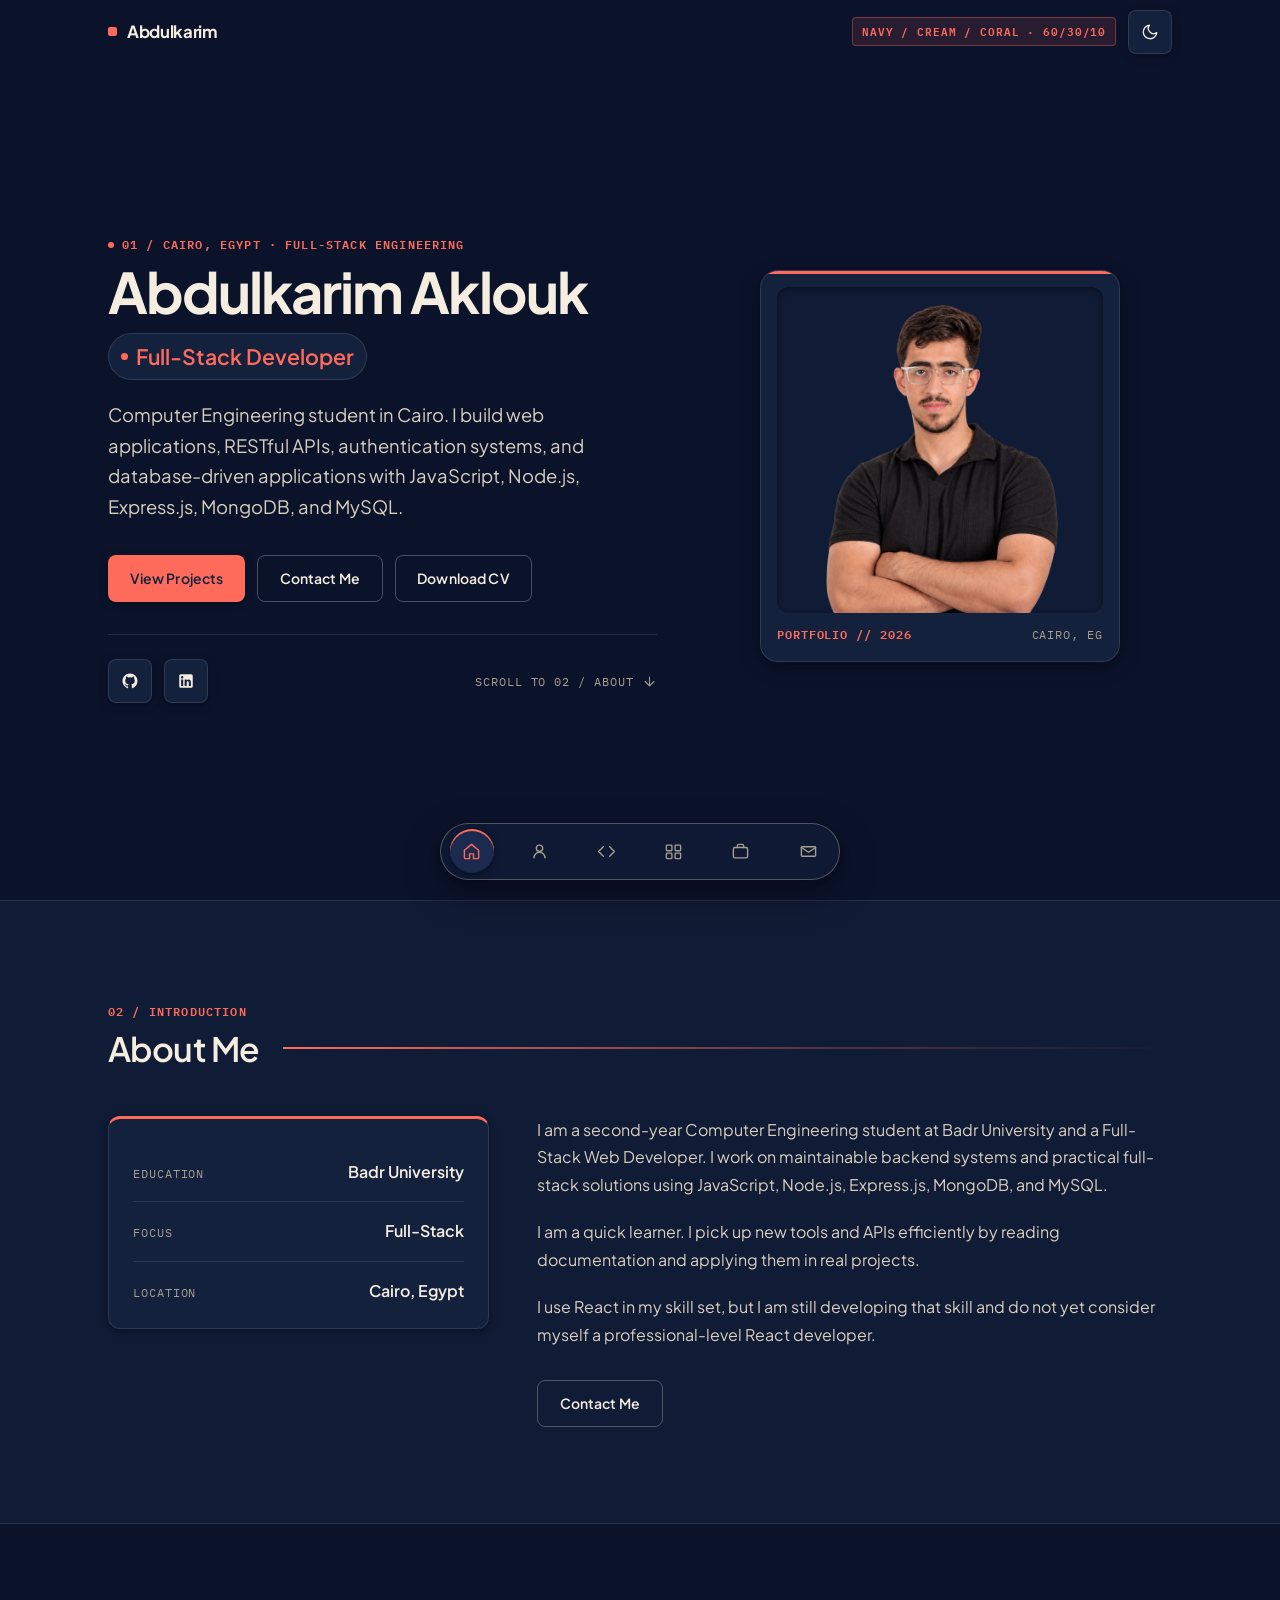
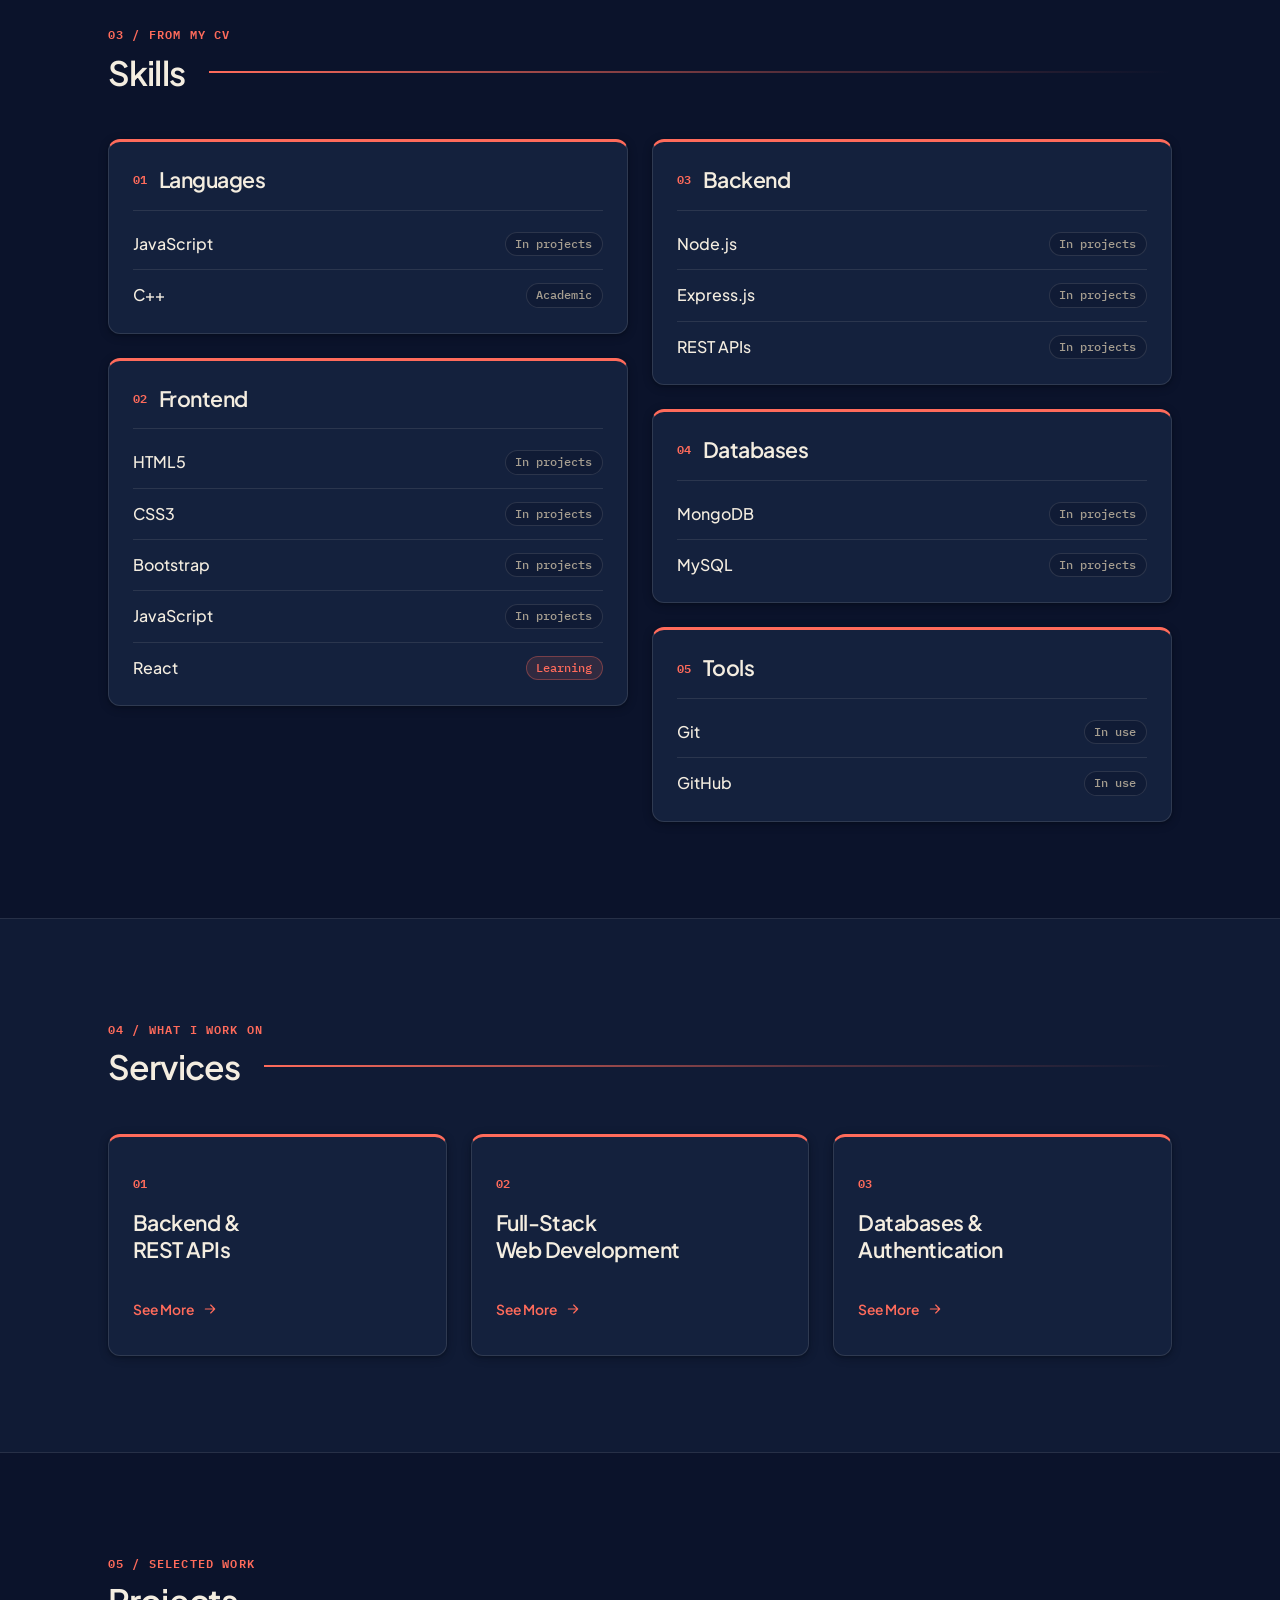
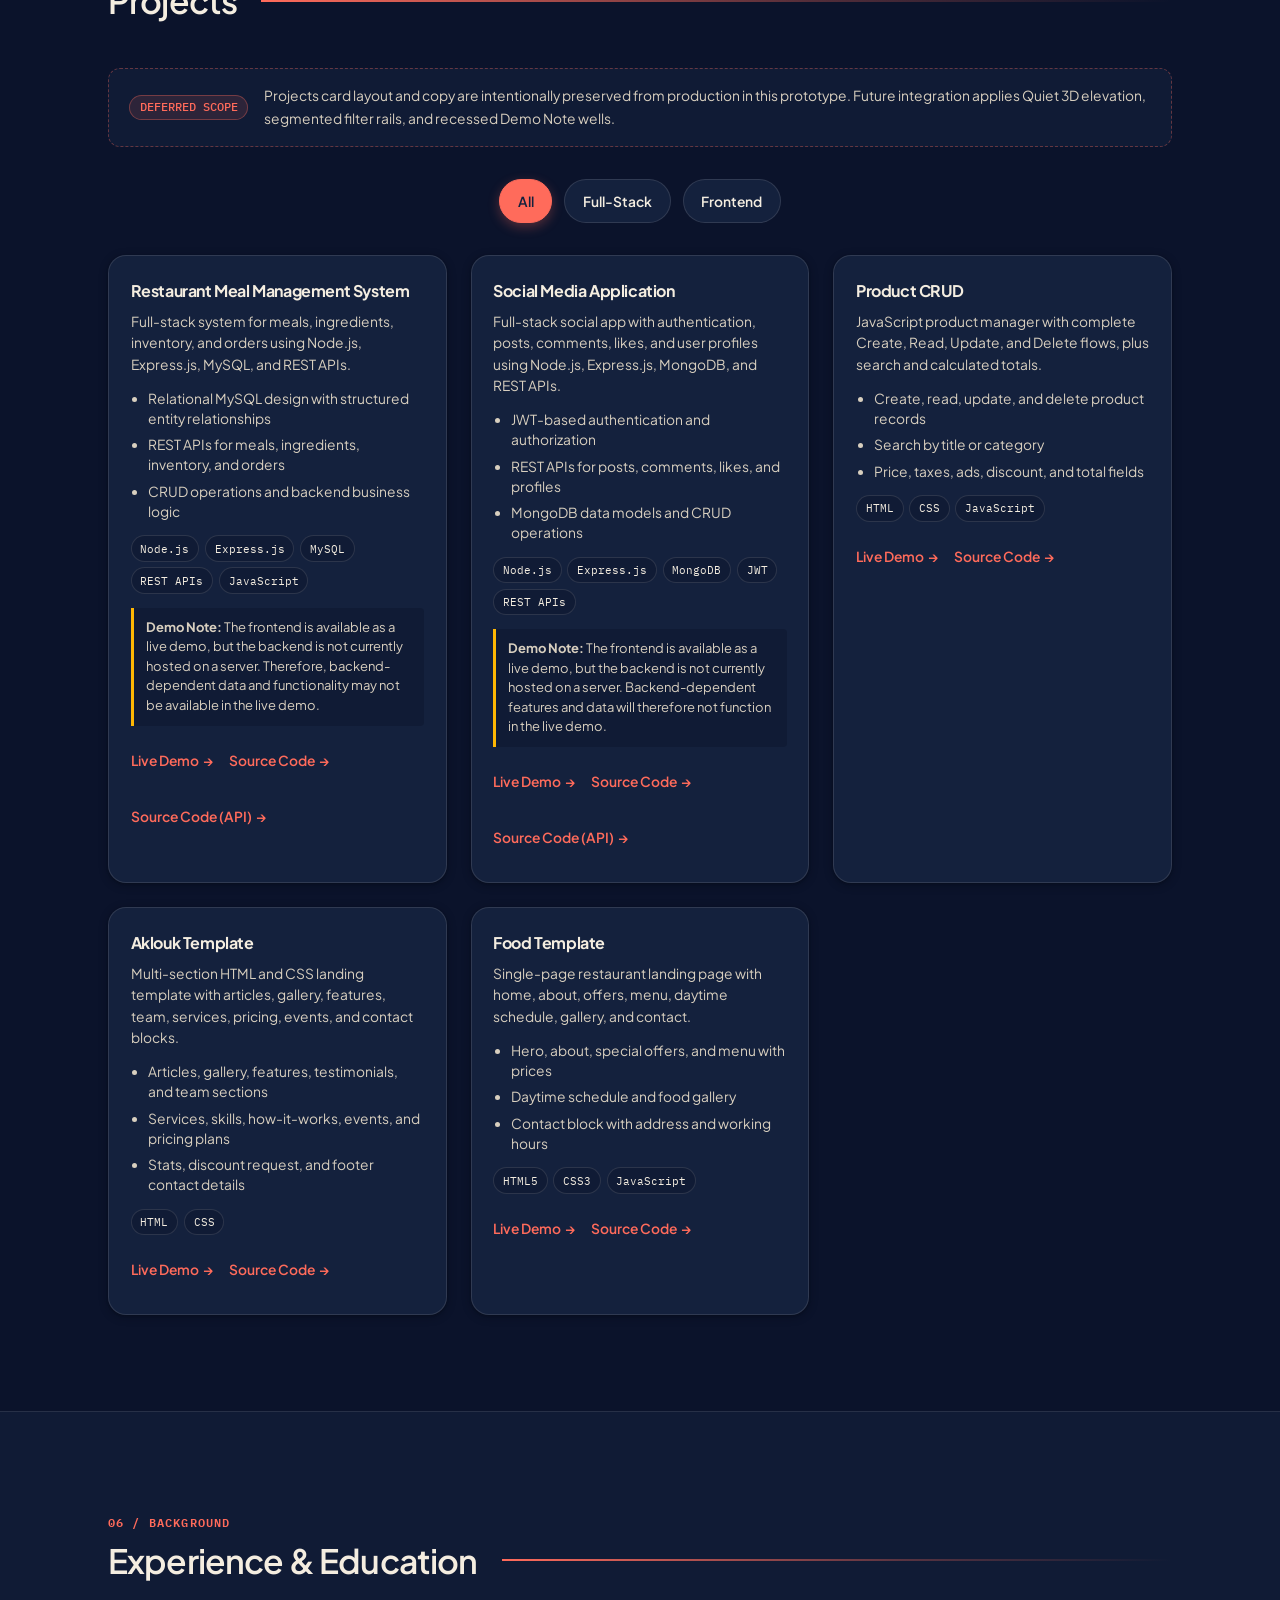
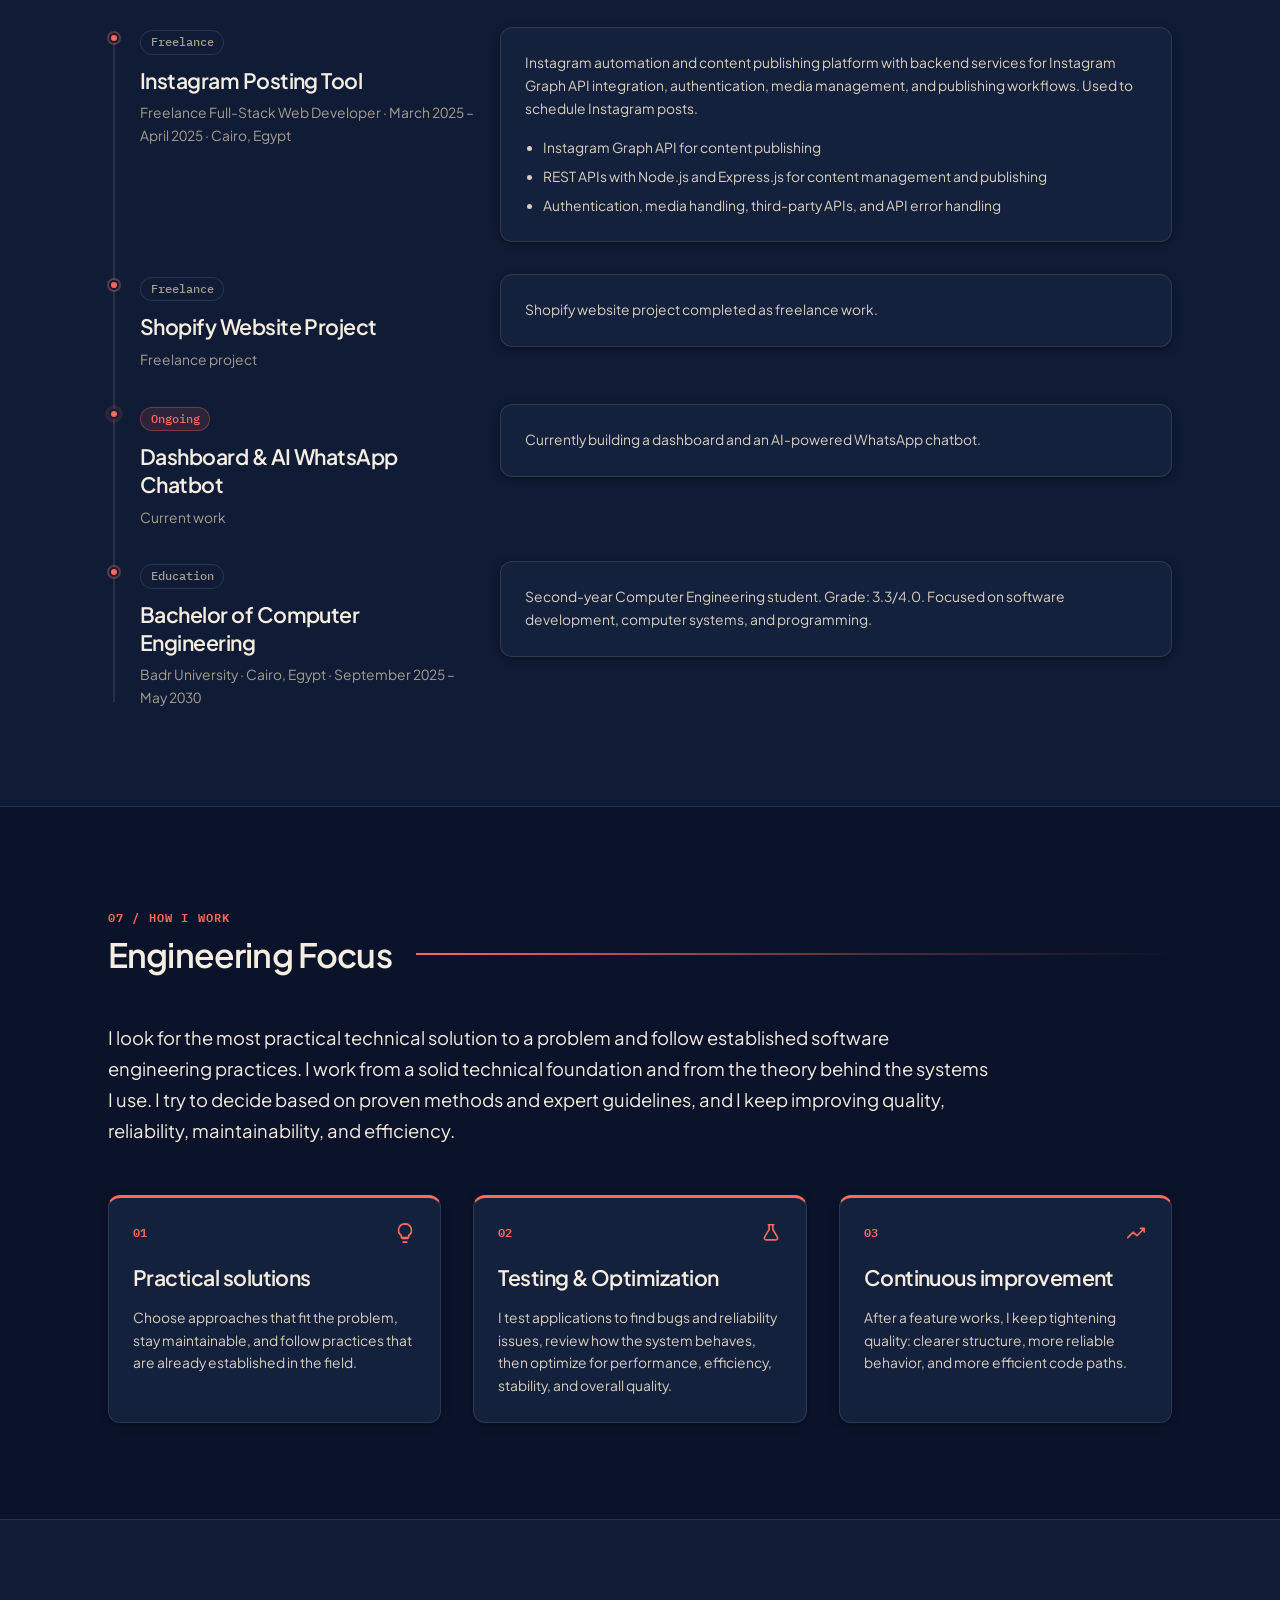
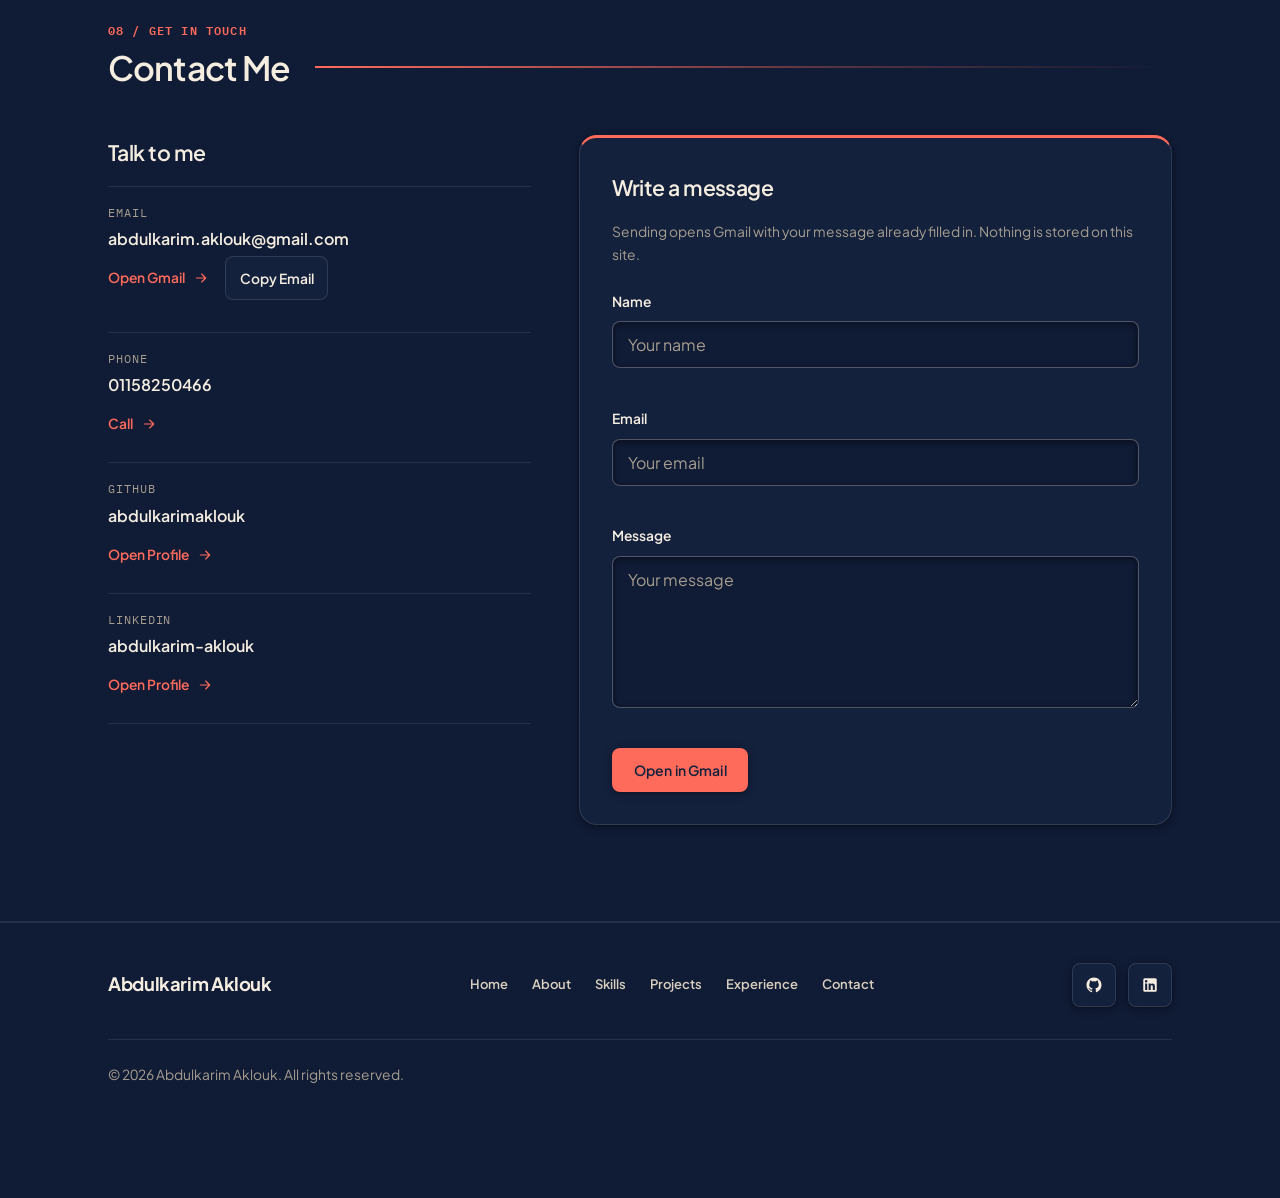
==== commit d08c64dc: "style: redesign portfolio prototype with Navy Cream Coral palette" ====
--- a/docs/design/prototypes/index.html
+++ b/docs/design/prototypes/index.html
@@ -4,10 +4,10 @@
 <head>
     <meta charset="UTF-8">
     <meta name="viewport" content="width=device-width, initial-scale=1.0">
-    <meta name="theme-color" content="#141619" id="meta-theme-color">
-    <link rel="icon" type="image/svg+xml" href="data:image/svg+xml,%3Csvg xmlns='http://www.w3.org/2000/svg' viewBox='0 0 32 32'%3E%3Crect width='32' height='32' rx='6' fill='%23141619'/%3E%3Crect x='9' y='9' width='14' height='14' rx='2' fill='none' stroke='%23BFB4A3' stroke-width='2'/%3E%3C/svg%3E">
-    <title>Abdulkarim Aklouk | Quiet 3D Visual Prototype</title>
-    <meta name="description" content="Phase 03 Quiet 3D visual prototype for Abdulkarim Aklouk's portfolio.">
+    <meta name="theme-color" content="#0B132B" id="meta-theme-color">
+    <link rel="icon" type="image/svg+xml" href="data:image/svg+xml,%3Csvg xmlns='http://www.w3.org/2000/svg' viewBox='0 0 32 32'%3E%3Crect width='32' height='32' rx='6' fill='%2314213D'/%3E%3Crect x='8' y='8' width='16' height='16' rx='2' fill='none' stroke='%23FF6B5B' stroke-width='2.5'/%3E%3C/svg%3E">
+    <title>Abdulkarim Aklouk | Full-Stack Developer</title>
+    <meta name="description" content="Personal portfolio of Abdulkarim Aklouk. Full-Stack Web Developer and Computer Engineering student in Cairo, Egypt.">
 
     <!-- Synchronous pre-paint theme guard to prevent FOUC -->
     <script>
@@ -17,7 +17,7 @@
                 if (saved === "light") {
                     document.documentElement.classList.add("light-theme");
                     var meta = document.getElementById("meta-theme-color");
-                    if (meta) meta.setAttribute("content", "#F4F2ED");
+                    if (meta) meta.setAttribute("content", "#F4EDE0");
                 }
             } catch (e) {
                 // Storage access blocked; fall back to Dark First default
@@ -27,31 +27,11 @@
 
     <link rel="preconnect" href="https://fonts.googleapis.com">
     <link rel="preconnect" href="https://fonts.gstatic.com" crossorigin>
-    <link href="https://fonts.googleapis.com/css2?family=IBM+Plex+Mono:wght@400;500&family=Plus+Jakarta+Sans:wght@400;500;600&display=swap" rel="stylesheet">
+    <link href="https://fonts.googleapis.com/css2?family=IBM+Plex+Mono:wght@400;500;600&family=Plus+Jakarta+Sans:wght@400;500;600;700&display=swap" rel="stylesheet">
     <link rel="stylesheet" href="styles.css">
 </head>
 
 <body>
-    <!-- Global Quiet 3D Architectural Backdrop -->
-    <div class="bg-3d" id="bg-3d" aria-hidden="true">
-        <div class="bg-3d__stage">
-            <div class="bg-3d__ambient"></div>
-            <div class="bg-3d__layer bg-3d__layer--grid">
-                <div class="bg-3d__grid"></div>
-            </div>
-            <div class="bg-3d__layer bg-3d__layer--orbits">
-                <div class="bg-3d__orbital bg-3d__orbital--1"></div>
-                <div class="bg-3d__orbital bg-3d__orbital--2"></div>
-            </div>
-            <div class="bg-3d__layer bg-3d__layer--accents">
-                <span class="bg-3d__cross bg-3d__cross--tl">+</span>
-                <span class="bg-3d__cross bg-3d__cross--tr">+</span>
-                <span class="bg-3d__cross bg-3d__cross--bl">+</span>
-                <span class="bg-3d__cross bg-3d__cross--br">+</span>
-            </div>
-        </div>
-    </div>
-
     <a href="#main" class="skip-link">Skip to main content</a>
 
     <!-- Global Header & Floating Navigation Dock -->
@@ -63,7 +43,7 @@
             </a>
 
             <div class="nav__actions">
-                <span class="nav__proto-badge">PROTOTYPE · QUIET 3D</span>
+                <span class="nav__proto-badge">NAVY / CREAM / CORAL · 60/30/10</span>
                 <button type="button" class="theme-toggle" id="theme-button" aria-label="Switch to light theme" aria-pressed="false">
                     <svg class="theme-toggle__icon theme-toggle__icon--moon" viewBox="0 0 24 24" fill="none" stroke="currentColor" stroke-width="1.75" stroke-linecap="round" stroke-linejoin="round" aria-hidden="true">
                         <path d="M21 12.79A9 9 0 1 1 11.21 3 7 7 0 0 0 21 12.79z"/>
@@ -135,9 +115,12 @@
         <section class="hero section section--primary" id="home" aria-label="Home">
             <div class="container hero__grid">
                 <div class="hero__content">
-                    <p class="eyebrow">01 / CAIRO, EGYPT · FULL-STACK ENGINEERING</p>
+                    <p class="eyebrow"><span class="eyebrow__dot" aria-hidden="true"></span>01 / CAIRO, EGYPT · FULL-STACK ENGINEERING</p>
                     <h1 class="hero__name">Abdulkarim Aklouk</h1>
-                    <p class="hero__role">Full-Stack Developer</p>
+                    <div class="hero__role-badge">
+                        <span class="hero__role-dot" aria-hidden="true"></span>
+                        <span class="hero__role">Full-Stack Developer</span>
+                    </div>
                     <p class="hero__description">
                         Computer Engineering student in Cairo. I build web applications, RESTful APIs,
                         authentication systems, and database-driven applications with JavaScript,
@@ -173,31 +156,29 @@
                     </div>
                 </div>
 
-                <!-- Hero 3D Architectural Portrait Pedestal -->
+                <!-- Hero Clean Architectural Portrait Frame (No 3D / Clean Framing) -->
                 <div class="hero__visual">
-                    <div class="hero__plinth-perspective">
-                        <figure class="hero__plinth" id="hero-plinth">
-                            <div class="hero__plinth-well">
-                                <div class="hero__plinth-hairline" aria-hidden="true"></div>
-                                <img
-                                    src="../../../assets/img/profile.png"
-                                    alt="Abdulkarim Aklouk"
-                                    width="768"
-                                    height="768"
-                                    class="hero__img"
-                                >
-                            </div>
-                            <figcaption class="hero__plinth-caption">
-                                <span>PROFILE // 01</span>
-                                <span>CAIRO, EG</span>
-                            </figcaption>
-                        </figure>
-                    </div>
+                    <figure class="hero__portrait-frame" id="hero-portrait">
+                        <div class="hero__portrait-accent" aria-hidden="true"></div>
+                        <div class="hero__portrait-well">
+                            <img
+                                src="../../../assets/img/profile.png"
+                                alt="Abdulkarim Aklouk"
+                                width="768"
+                                height="768"
+                                class="hero__img"
+                            >
+                        </div>
+                        <figcaption class="hero__portrait-caption">
+                            <span class="hero__caption-tag">PORTFOLIO // 2026</span>
+                            <span class="hero__caption-loc">CAIRO, EG</span>
+                        </figcaption>
+                    </figure>
                 </div>
             </div>
         </section>
 
-        <!-- 02. ABOUT SECTION (Flat Editorial Ledger + Prose) -->
+        <!-- 02. ABOUT SECTION (Editorial Ledger + Prose) -->
         <section class="about section section--secondary" id="about" aria-label="About Me">
             <div class="container">
                 <header class="section__header">
--- a/docs/design/prototypes/styles.css
+++ b/docs/design/prototypes/styles.css
@@ -1,57 +1,64 @@
 /* ==========================================================================
-   QUIET 3D — ENGINEERED WITH INTENT (Phase 03 Visual Prototype)
-   Tokens & rules sourced directly from docs/design/design-system.md
+   ABDULKARIM AKLOUK — PERSONAL PORTFOLIO
+   Visual Identity: Navy (#14213D) / Cream (#F4EDE0) / Coral (#FF6B5B)
+   Target Distribution: 60% Navy / 30% Cream / 10% Coral
    ========================================================================== */
 
 :root {
   color-scheme: dark;
 
-  /* Colors — Dark Theme (Primary) */
-  --color-bg-primary: #141619;
-  --color-bg-secondary: #1A1D21;
-  --color-surface-primary: #22262A;
-  --color-surface-elevated: #2A2F35;
-  --color-surface-translucent: rgba(26, 29, 33, 0.86);
-
-  --color-text-primary: #EAE7E1;
-  --color-text-secondary: #B8B4AC;
-  --color-text-muted: #91979D;
-
-  --color-accent-primary: #BFB4A3;
-  --color-accent-secondary: #B29FB7;
-  --color-accent-secondary-tint: rgba(154, 135, 159, 0.12);
-
-  --color-cta-bg: #EAE7E1;
-  --color-cta-bg-hover: #D7D2C8;
-  --color-cta-text: #141619;
-
-  --color-border-subtle: #32373D;
-  --color-border-strong: #747A82;
-  --color-divider: rgba(166, 155, 140, 0.16);
-  --color-edge-highlight: rgba(234, 231, 225, 0.08);
-  --color-brushed-rule: linear-gradient(90deg, rgba(166, 155, 140, 0.08), rgba(234, 231, 225, 0.28), rgba(166, 155, 140, 0.08));
-
-  --color-focus-ring: #EAE7E1;
-  --color-status-success: #6FB892;
-  --color-status-warning: #D4A857;
-  --color-status-error: #DF7A7A;
-  --color-scrim: rgba(10, 12, 15, 0.76);
+  /* 60% Navy Foundation (Dark Theme — Default) */
+  --color-bg-primary: #0B132B;       /* Deep Midnight Navy canvas */
+  --color-bg-secondary: #101B35;     /* Recessed Navy section bands */
+  --color-surface-primary: #14213D;  /* Primary Navy card/slab surface */
+  --color-surface-elevated: #1B2A4E; /* Elevated Navy surface (hover/modals) */
+  --color-surface-translucent: rgba(16, 27, 53, 0.88); /* Translucent chrome */
+
+  /* 30% Cream Structure & Ink */
+  --color-text-primary: #F4EDE0;     /* Cream primary ink (15.79:1 on #0B132B) */
+  --color-text-secondary: #D8CFBF;   /* Soft Cream secondary ink (12.35:1) */
+  --color-text-muted: #A69E90;       /* Muted warm taupe-cream (6.84:1) */
+
+  /* 10% Coral Accent & Energy */
+  --color-accent-primary: #FF6B5B;   /* Vibrant Coral (6.57:1 on #0B132B, 5.71:1 on #14213D) */
+  --color-accent-hover: #FF8577;     /* Lighter Coral hover */
+  --color-accent-tint: rgba(255, 107, 91, 0.12); /* Subtle Coral background wash */
+  --color-accent-border: rgba(255, 107, 91, 0.35);
+
+  /* Primary Action Buttons */
+  --color-cta-bg: #FF6B5B;           /* Vibrant Coral button fill */
+  --color-cta-bg-hover: #FF8577;     /* Coral button hover */
+  --color-cta-text: #14213D;         /* Deep Navy text on Coral (5.71:1 contrast) */
+
+  /* Borders & Dividers */
+  --color-border-subtle: rgba(244, 237, 224, 0.12);
+  --color-border-strong: rgba(244, 237, 224, 0.28);
+  --color-divider: rgba(244, 237, 224, 0.10);
+  --color-edge-highlight: rgba(244, 237, 224, 0.08);
+  --color-coral-rule: linear-gradient(90deg, #FF6B5B 0%, rgba(255, 107, 91, 0.3) 60%, transparent 100%);
+
+  /* Focus & Feedback */
+  --color-focus-ring: #FF6B5B;
+  --color-status-success: #52B788;
+  --color-status-warning: #FFB703;
+  --color-status-error: #FF6B5B;
+  --color-scrim: rgba(11, 19, 43, 0.85);
 
   /* Typography */
   --font-sans: "Plus Jakarta Sans", -apple-system, BlinkMacSystemFont, "Segoe UI", sans-serif;
   --font-mono: "IBM Plex Mono", ui-monospace, SFMono-Regular, Menlo, monospace;
 
-  --text-display: clamp(2.125rem, 1.5rem + 2.4vw, 3.25rem);
-  --text-h2: clamp(1.5rem, 1.25rem + 0.9vw, 2rem);
-  --text-h3: clamp(1.125rem, 1.05rem + 0.3vw, 1.25rem);
-  --text-lead: clamp(1rem, 0.95rem + 0.25vw, 1.125rem);
+  --text-display: clamp(2.25rem, 1.6rem + 2.6vw, 3.5rem);
+  --text-h2: clamp(1.625rem, 1.3rem + 1vw, 2.25rem);
+  --text-h3: clamp(1.15rem, 1.05rem + 0.35vw, 1.35rem);
+  --text-lead: clamp(1rem, 0.95rem + 0.25vw, 1.15rem);
   --text-body: clamp(0.9375rem, 0.92rem + 0.12vw, 1rem);
   --text-small: clamp(0.8125rem, 0.8rem + 0.08vw, 0.875rem);
   --text-label: clamp(0.6875rem, 0.66rem + 0.08vw, 0.75rem);
   --text-nav: 0.8125rem;
   --text-button: 0.875rem;
 
-  /* Spacing & Layout */
+  /* Spacing */
   --space-1: 0.25rem;
   --space-2: 0.5rem;
   --space-3: 0.75rem;
@@ -62,6 +69,7 @@
   --space-10: 2.5rem;
   --space-12: 3rem;
   --space-16: 4rem;
+  --space-20: 5rem;
   --space-24: 6rem;
   --space-28: 7rem;
 
@@ -71,83 +79,84 @@
   /* Radii */
   --radius-xs: 2px;
   --radius-sm: 4px;
-  --radius-md: 6px;
-  --radius-lg: 10px;
-  --radius-xl: 14px;
+  --radius-md: 8px;
+  --radius-lg: 12px;
+  --radius-xl: 18px;
   --radius-pill: 9999px;
 
-  /* 3D Depth */
-  --perspective-stage: 1200px;
-  --perspective-local: 900px;
-  --depth-z-bg: -80px;
-  --depth-z-ambient: -36px;
-  --depth-z-accents: -12px;
-  --depth-lift-y: -3px;
-
-  /* Lighting & Shadows (135deg upper-left key light) */
-  --shadow-recessed: inset 0 2px 6px rgba(6, 8, 10, 0.45);
-  --shadow-elevation-1: inset 0 1px 0 rgba(234, 231, 225, 0.08), 0 2px 6px rgba(6, 8, 10, 0.45), 0 10px 24px -8px rgba(6, 8, 10, 0.55);
-  --shadow-elevation-2: inset 0 1px 0 rgba(234, 231, 225, 0.14), 0 6px 12px rgba(6, 8, 10, 0.55), 0 18px 36px -10px rgba(6, 8, 10, 0.68);
-  --shadow-elevation-3: inset 0 1px 0 rgba(234, 231, 225, 0.10), 0 12px 32px rgba(6, 8, 10, 0.65);
-  --shadow-elevation-4: inset 0 1px 0 rgba(234, 231, 225, 0.12), 0 24px 64px rgba(0, 0, 0, 0.78);
+  /* Shadows (Navy-Tinted Occlusion) */
+  --shadow-recessed: inset 0 2px 6px rgba(5, 9, 20, 0.6);
+  --shadow-elevation-1: 0 2px 8px rgba(5, 9, 20, 0.4), 0 1px 2px rgba(5, 9, 20, 0.3);
+  --shadow-elevation-2: 0 6px 18px rgba(5, 9, 20, 0.48), 0 2px 4px rgba(5, 9, 20, 0.35);
+  --shadow-elevation-3: 0 12px 32px rgba(5, 9, 20, 0.55), 0 4px 8px rgba(5, 9, 20, 0.4);
+  --shadow-elevation-4: 0 24px 64px rgba(5, 9, 20, 0.75), 0 8px 16px rgba(5, 9, 20, 0.5);
 
   /* Motion */
   --motion-duration-instant: 100ms;
   --motion-duration-fast: 160ms;
   --motion-duration-base: 240ms;
-  --motion-duration-slow: 420ms;
+  --motion-duration-slow: 400ms;
   --motion-ease-out: cubic-bezier(0.22, 1, 0.36, 1);
   --motion-ease-in-out: cubic-bezier(0.4, 0, 0.2, 1);
 
-  /* Layering */
+  /* Stacking */
   --z-bg: 0;
   --z-content: 1;
   --z-surface: 2;
-  --z-tooltip: 20;
   --z-fixed: 100;
   --z-modal: 1000;
   --z-skip: 10000;
 }
 
-/* Light Theme — Intentional Warm Limestone (not inverted dark) */
+/* ==========================================================================
+   LIGHT THEME (60% Cream / 30% Navy / 10% Coral)
+   ========================================================================== */
 html.light-theme {
   color-scheme: light;
 
-  --color-bg-primary: #F4F2ED;
-  --color-bg-secondary: #EAE7E1;
-  --color-surface-primary: #FAF9F6;
-  --color-surface-elevated: #FFFFFF;
-  --color-surface-translucent: rgba(250, 249, 246, 0.88);
-
-  --color-text-primary: #16191D;
-  --color-text-secondary: #444950;
-  --color-text-muted: #60666E;
-
-  --color-accent-primary: #695E50;
-  --color-accent-secondary: #6E5A74;
-  --color-accent-secondary-tint: rgba(110, 90, 116, 0.10);
-
-  --color-cta-bg: #22262A;
-  --color-cta-bg-hover: #141619;
-  --color-cta-text: #FAF9F6;
-
-  --color-border-subtle: #D6D2C9;
-  --color-border-strong: #7E786E;
-  --color-divider: rgba(22, 25, 29, 0.12);
-  --color-edge-highlight: rgba(255, 255, 255, 0.85);
-  --color-brushed-rule: linear-gradient(90deg, rgba(22, 25, 29, 0.06), rgba(105, 94, 80, 0.32), rgba(22, 25, 29, 0.06));
-
-  --color-focus-ring: #16191D;
-  --color-status-success: #236B49;
-  --color-status-warning: #8A5E14;
-  --color-status-error: #A83838;
-  --color-scrim: rgba(22, 25, 29, 0.48);
-
-  --shadow-recessed: inset 0 1px 3px rgba(22, 25, 29, 0.08);
-  --shadow-elevation-1: inset 0 1px 0 rgba(255, 255, 255, 0.85), 0 1px 3px rgba(22, 25, 29, 0.08), 0 8px 20px -6px rgba(22, 25, 29, 0.08);
-  --shadow-elevation-2: inset 0 1px 0 rgba(255, 255, 255, 0.95), 0 4px 10px rgba(22, 25, 29, 0.10), 0 16px 32px -8px rgba(22, 25, 29, 0.12);
-  --shadow-elevation-3: inset 0 1px 0 rgba(255, 255, 255, 0.90), 0 10px 28px rgba(22, 25, 29, 0.12);
-  --shadow-elevation-4: inset 0 1px 0 rgba(255, 255, 255, 1), 0 24px 56px rgba(22, 25, 29, 0.20);
+  /* 60% Cream Foundation */
+  --color-bg-primary: #F4EDE0;       /* Warm Cream page canvas */
+  --color-bg-secondary: #ECE4D5;     /* Recessed Cream section bands */
+  --color-surface-primary: #FFFFFF;  /* Crisp Alabaster card surface */
+  --color-surface-elevated: #FFFFFF; /* Elevated white surface */
+  --color-surface-translucent: rgba(244, 237, 224, 0.92);
+
+  /* 30% Navy Structure & Ink */
+  --color-text-primary: #14213D;     /* Deep Navy primary ink (13.72:1 on #F4EDE0) */
+  --color-text-secondary: #2D3D60;   /* Mid Navy secondary ink (9.26:1) */
+  --color-text-muted: #576682;       /* Slate Navy muted ink (5.56:1) */
+
+  /* 10% Coral Accent & Energy */
+  --color-accent-primary: #B83A2C;   /* Deepened Terracotta-Coral for text links (4.90:1 on #F4EDE0) */
+  --color-accent-hover: #D44232;
+  --color-accent-tint: rgba(255, 107, 91, 0.10);
+  --color-accent-border: rgba(184, 58, 44, 0.30);
+
+  /* Primary Action Buttons */
+  --color-cta-bg: #FF6B5B;           /* Vibrant Coral button fill */
+  --color-cta-bg-hover: #FF8577;     /* Lighter Coral hover */
+  --color-cta-text: #14213D;         /* Deep Navy text on Coral (5.71:1) */
+
+  /* Borders & Dividers */
+  --color-border-subtle: rgba(20, 33, 61, 0.12);
+  --color-border-strong: rgba(20, 33, 61, 0.28);
+  --color-divider: rgba(20, 33, 61, 0.10);
+  --color-edge-highlight: rgba(255, 255, 255, 0.90);
+  --color-coral-rule: linear-gradient(90deg, #FF6B5B 0%, rgba(255, 107, 91, 0.3) 60%, transparent 100%);
+
+  /* Focus & Feedback */
+  --color-focus-ring: #14213D;
+  --color-status-success: #2D6A4F;
+  --color-status-warning: #B07D10;
+  --color-status-error: #B83A2C;
+  --color-scrim: rgba(20, 33, 61, 0.55);
+
+  /* Soft Ambient Occlusion Shadows */
+  --shadow-recessed: inset 0 2px 4px rgba(20, 33, 61, 0.08);
+  --shadow-elevation-1: 0 2px 6px rgba(20, 33, 61, 0.06), 0 1px 2px rgba(20, 33, 61, 0.04);
+  --shadow-elevation-2: 0 6px 16px rgba(20, 33, 61, 0.08), 0 2px 4px rgba(20, 33, 61, 0.05);
+  --shadow-elevation-3: 0 12px 28px rgba(20, 33, 61, 0.10), 0 4px 8px rgba(20, 33, 61, 0.06);
+  --shadow-elevation-4: 0 20px 48px rgba(20, 33, 61, 0.16), 0 8px 16px rgba(20, 33, 61, 0.08);
 }
 
 /* ==========================================================================
@@ -184,6 +193,7 @@
 h1, h2, h3, h4 {
   color: var(--color-text-primary);
   font-weight: 600;
+  letter-spacing: -0.025em;
 }
 
 ul, ol {
@@ -246,7 +256,7 @@
   padding: var(--space-3) var(--space-5);
   border-radius: var(--radius-md);
   font-size: var(--text-button);
-  font-weight: 500;
+  font-weight: 600;
   z-index: var(--z-skip);
   box-shadow: var(--shadow-elevation-3);
   transition: top var(--motion-duration-fast) var(--motion-ease-out);
@@ -258,142 +268,7 @@
 }
 
 /* ==========================================================================
-   GLOBAL 3D ARCHITECTURAL BACKDROP
-   ========================================================================== */
-.bg-3d {
-  position: fixed;
-  inset: 0;
-  width: 100vw;
-  height: 100vh;
-  overflow: hidden;
-  pointer-events: none;
-  z-index: var(--z-bg);
-  perspective: var(--perspective-stage);
-  perspective-origin: 50% 45%;
-}
-
-.bg-3d__stage {
-  position: absolute;
-  inset: 0;
-  transform-style: preserve-3d;
-  transform: rotateX(var(--bg-rot-x, 0deg)) rotateY(var(--bg-rot-y, 0deg));
-  will-change: transform;
-}
-
-/* Quiet architectural radial illumination (<= 6% opacity, zero neon) */
-.bg-3d__ambient {
-  position: absolute;
-  inset: 0;
-  background:
-    radial-gradient(ellipse 65% 50% at 22% 14%, rgba(234, 231, 225, 0.055) 0%, transparent 70%),
-    radial-gradient(ellipse 55% 45% at 82% 68%, rgba(166, 155, 140, 0.05) 0%, transparent 72%),
-    radial-gradient(ellipse 45% 35% at 74% 24%, rgba(154, 135, 159, 0.045) 0%, transparent 65%);
-}
-
-html.light-theme .bg-3d__ambient {
-  background:
-    radial-gradient(ellipse 65% 50% at 22% 14%, rgba(255, 255, 255, 0.6) 0%, transparent 70%),
-    radial-gradient(ellipse 55% 45% at 82% 68%, rgba(105, 94, 80, 0.05) 0%, transparent 72%),
-    radial-gradient(ellipse 45% 35% at 74% 24%, rgba(110, 90, 116, 0.04) 0%, transparent 65%);
-}
-
-.bg-3d__layer {
-  position: absolute;
-  inset: 0;
-  transform-style: preserve-3d;
-  pointer-events: none;
-}
-
-.bg-3d__layer--grid {
-  transform: translate3d(calc(var(--bg-trans-x, 0px) * 0.45), calc(var(--bg-trans-y, 0px) * 0.45), var(--depth-z-bg));
-}
-
-.bg-3d__grid {
-  position: absolute;
-  width: 200%;
-  height: 150%;
-  left: -50%;
-  bottom: -24%;
-  transform: rotateX(68deg);
-  transform-origin: 50% 100%;
-  background-image:
-    linear-gradient(to right, rgba(166, 155, 140, 0.12) 1px, transparent 1px),
-    linear-gradient(to bottom, rgba(166, 155, 140, 0.12) 1px, transparent 1px),
-    linear-gradient(to right, rgba(133, 139, 144, 0.05) 1px, transparent 1px),
-    linear-gradient(to bottom, rgba(133, 139, 144, 0.05) 1px, transparent 1px);
-  background-size: 128px 128px, 128px 128px, 32px 32px, 32px 32px;
-  background-position: center bottom;
-  -webkit-mask-image: radial-gradient(ellipse 80% 62% at 50% 90%, black 20%, rgba(0, 0, 0, 0.35) 58%, transparent 82%);
-  mask-image: radial-gradient(ellipse 80% 62% at 50% 90%, black 20%, rgba(0, 0, 0, 0.35) 58%, transparent 82%);
-}
-
-html.light-theme .bg-3d__grid {
-  background-image:
-    linear-gradient(to right, rgba(105, 94, 80, 0.12) 1px, transparent 1px),
-    linear-gradient(to bottom, rgba(105, 94, 80, 0.12) 1px, transparent 1px),
-    linear-gradient(to right, rgba(22, 25, 29, 0.045) 1px, transparent 1px),
-    linear-gradient(to bottom, rgba(22, 25, 29, 0.045) 1px, transparent 1px);
-}
-
-.bg-3d__layer--orbits {
-  transform: translate3d(calc(var(--bg-trans-x, 0px) * 0.75), calc(var(--bg-trans-y, 0px) * 0.75), var(--depth-z-ambient));
-}
-
-.bg-3d__orbital {
-  position: absolute;
-  top: 40%;
-  left: 70%;
-  border-radius: 50%;
-}
-
-.bg-3d__orbital--1 {
-  width: 640px;
-  height: 640px;
-  border: 1px dashed rgba(166, 155, 140, 0.18);
-  transform: translate(-50%, -50%) rotateX(68deg) rotateY(10deg);
-}
-
-.bg-3d__orbital--2 {
-  width: 420px;
-  height: 420px;
-  border: 1px solid rgba(154, 135, 159, 0.18);
-  border-top-color: rgba(234, 231, 225, 0.24);
-  transform: translate(-50%, -50%) rotateX(68deg) rotateY(-14deg);
-}
-
-html.light-theme .bg-3d__orbital--1 {
-  border-color: rgba(105, 94, 80, 0.16);
-}
-
-html.light-theme .bg-3d__orbital--2 {
-  border-color: rgba(110, 90, 116, 0.16);
-  border-top-color: rgba(22, 25, 29, 0.2);
-}
-
-.bg-3d__layer--accents {
-  transform: translate3d(var(--bg-trans-x, 0px), var(--bg-trans-y, 0px), var(--depth-z-accents));
-}
-
-.bg-3d__cross {
-  position: absolute;
-  font-family: var(--font-mono);
-  font-size: 0.8125rem;
-  line-height: 1;
-  color: rgba(166, 155, 140, 0.34);
-  user-select: none;
-}
-
-html.light-theme .bg-3d__cross {
-  color: rgba(105, 94, 80, 0.36);
-}
-
-.bg-3d__cross--tl { top: 5.5rem; left: 2.5rem; }
-.bg-3d__cross--tr { top: 5.5rem; right: 2.5rem; }
-.bg-3d__cross--bl { bottom: 5.5rem; left: 2.5rem; }
-.bg-3d__cross--br { bottom: 5.5rem; right: 2.5rem; }
-
-/* ==========================================================================
-   LAYOUT CONTAINERS & SHARED SECTION GRAMMAR
+   LAYOUT CONTAINERS & SECTION GRAMMAR
    ========================================================================== */
 .main {
   position: relative;
@@ -408,7 +283,7 @@
 }
 
 .section {
-  padding-block: var(--space-28);
+  padding-block: var(--space-24);
   position: relative;
 }
 
@@ -417,27 +292,33 @@
 }
 
 .section--secondary {
-  background-color: rgba(26, 29, 33, 0.72);
+  background-color: var(--color-bg-secondary);
   border-top: 1px solid var(--color-divider);
   border-bottom: 1px solid var(--color-divider);
 }
 
-html.light-theme .section--secondary {
-  background-color: rgba(234, 231, 225, 0.72);
+.section__header {
+  margin-bottom: var(--space-12);
 }
 
 .eyebrow {
+  display: inline-flex;
+  align-items: center;
+  gap: var(--space-2);
   font-family: var(--font-mono);
   font-size: var(--text-label);
-  font-weight: 500;
-  letter-spacing: 0.08em;
+  font-weight: 600;
+  letter-spacing: 0.1em;
   text-transform: uppercase;
   color: var(--color-accent-primary);
   margin-bottom: var(--space-2);
 }
 
-.section__header {
-  margin-bottom: var(--space-12);
+.eyebrow__dot {
+  width: 6px;
+  height: 6px;
+  border-radius: var(--radius-pill);
+  background-color: var(--color-accent-primary);
 }
 
 .section__title-row {
@@ -448,31 +329,34 @@
 
 .section__title {
   font-size: var(--text-h2);
-  line-height: 1.18;
-  letter-spacing: -0.02em;
+  line-height: 1.15;
+  letter-spacing: -0.025em;
   flex-shrink: 0;
 }
 
 .section__rule {
-  height: 1px;
+  height: 2px;
   width: 100%;
-  background: var(--color-brushed-rule);
-}
-
-/* Shared Buttons, Chips & Actions */
+  background: var(--color-coral-rule);
+}
+
+/* ==========================================================================
+   BUTTONS, CHIPS & ACTION CONTROLS
+   ========================================================================== */
 .btn {
   display: inline-flex;
   align-items: center;
   justify-content: center;
   gap: var(--space-2);
   min-height: 44px;
-  padding: 0.6875rem 1.25rem;
+  padding: 0.6875rem 1.35rem;
   border-radius: var(--radius-md);
   font-size: var(--text-button);
-  font-weight: 500;
+  font-weight: 600;
   letter-spacing: 0.01em;
   transition: background-color var(--motion-duration-fast) var(--motion-ease-out),
               border-color var(--motion-duration-fast) var(--motion-ease-out),
+              color var(--motion-duration-fast) var(--motion-ease-out),
               transform var(--motion-duration-fast) var(--motion-ease-out),
               box-shadow var(--motion-duration-fast) var(--motion-ease-out);
 }
@@ -485,8 +369,8 @@
 
 .btn--primary:hover {
   background-color: var(--color-cta-bg-hover);
-  transform: translateY(-1px);
-  box-shadow: var(--shadow-elevation-2);
+  transform: translateY(-2px);
+  box-shadow: 0 6px 18px rgba(255, 107, 91, 0.35);
 }
 
 .btn--ghost {
@@ -496,13 +380,10 @@
 }
 
 .btn--ghost:hover {
-  background-color: rgba(234, 231, 225, 0.07);
-  border-color: var(--color-text-primary);
-  transform: translateY(-1px);
-}
-
-html.light-theme .btn--ghost:hover {
-  background-color: rgba(22, 25, 29, 0.05);
+  background-color: var(--color-accent-tint);
+  border-color: var(--color-accent-primary);
+  color: var(--color-accent-primary);
+  transform: translateY(-2px);
 }
 
 .icon-btn {
@@ -517,8 +398,8 @@
   color: var(--color-text-primary);
   box-shadow: var(--shadow-elevation-1);
   transition: border-color var(--motion-duration-fast) var(--motion-ease-out),
-              transform var(--motion-duration-fast) var(--motion-ease-out),
-              color var(--motion-duration-fast) var(--motion-ease-out);
+              color var(--motion-duration-fast) var(--motion-ease-out),
+              transform var(--motion-duration-fast) var(--motion-ease-out);
 }
 
 .icon-btn svg {
@@ -527,16 +408,16 @@
 }
 
 .icon-btn:hover {
-  border-color: var(--color-border-strong);
-  color: var(--color-accent-primary);
-  transform: translateY(-1px);
+  border-color: var(--color-accent-primary);
+  color: var(--color-accent-primary);
+  transform: translateY(-2px);
 }
 
 .chip {
   display: inline-flex;
   align-items: center;
-  padding: 0.25rem 0.55rem;
-  border-radius: var(--radius-sm);
+  padding: 0.25rem 0.6rem;
+  border-radius: var(--radius-pill);
   font-family: var(--font-mono);
   font-size: var(--text-label);
   font-weight: 500;
@@ -548,13 +429,9 @@
 }
 
 .chip--secondary {
-  color: var(--color-accent-secondary);
-  background-color: var(--color-accent-secondary-tint);
-  border-color: rgba(178, 159, 183, 0.28);
-}
-
-html.light-theme .chip--secondary {
-  border-color: rgba(110, 90, 116, 0.26);
+  color: var(--color-accent-primary);
+  background-color: var(--color-accent-tint);
+  border-color: var(--color-accent-border);
 }
 
 .text-action {
@@ -563,18 +440,13 @@
   gap: var(--space-2);
   min-height: 44px;
   font-size: var(--text-small);
-  font-weight: 500;
-  color: var(--color-accent-primary);
-  text-decoration: underline;
-  text-underline-offset: 4px;
-  text-decoration-color: var(--color-divider);
-  transition: color var(--motion-duration-fast) var(--motion-ease-out),
-              text-decoration-color var(--motion-duration-fast) var(--motion-ease-out);
+  font-weight: 600;
+  color: var(--color-accent-primary);
+  transition: color var(--motion-duration-fast) var(--motion-ease-out);
 }
 
 .text-action:hover {
-  color: var(--color-text-primary);
-  text-decoration-color: var(--color-accent-primary);
+  color: var(--color-accent-hover);
 }
 
 .action-arrow {
@@ -585,11 +457,11 @@
 
 .text-action:hover .action-arrow,
 .services__button:hover .action-arrow {
-  transform: translateX(3px);
+  transform: translateX(4px);
 }
 
 /* ==========================================================================
-   A. GLOBAL HEADER & FLOATING NAVIGATION DOCK
+   GLOBAL HEADER & FLOATING NAVIGATION DOCK
    ========================================================================== */
 .header {
   position: fixed;
@@ -606,10 +478,10 @@
 
 .header.scroll-header {
   background-color: var(--color-surface-translucent);
-  backdrop-filter: blur(12px);
-  -webkit-backdrop-filter: blur(12px);
+  backdrop-filter: blur(14px);
+  -webkit-backdrop-filter: blur(14px);
   border-bottom-color: var(--color-divider);
-  box-shadow: var(--shadow-elevation-3);
+  box-shadow: var(--shadow-elevation-2);
 }
 
 .nav {
@@ -624,18 +496,17 @@
   align-items: center;
   gap: 0.625rem;
   min-height: 44px;
-  font-size: 1rem;
-  font-weight: 600;
+  font-size: 1.05rem;
+  font-weight: 700;
   letter-spacing: -0.02em;
   color: var(--color-text-primary);
 }
 
 .nav__logo-mark {
-  width: 8px;
-  height: 8px;
+  width: 9px;
+  height: 9px;
   border-radius: var(--radius-xs);
   background-color: var(--color-accent-primary);
-  border: 1px solid var(--color-edge-highlight);
 }
 
 .nav__actions {
@@ -647,12 +518,13 @@
 .nav__proto-badge {
   font-family: var(--font-mono);
   font-size: 0.6875rem;
-  letter-spacing: 0.06em;
-  color: var(--color-text-muted);
-  padding: 0.25rem 0.5rem;
+  letter-spacing: 0.08em;
+  font-weight: 600;
+  color: var(--color-accent-primary);
+  padding: 0.25rem 0.55rem;
   border-radius: var(--radius-sm);
-  border: 1px solid var(--color-border-subtle);
-  background-color: var(--color-surface-primary);
+  border: 1px solid var(--color-accent-border);
+  background-color: var(--color-accent-tint);
 }
 
 .theme-toggle {
@@ -671,7 +543,7 @@
 }
 
 .theme-toggle:hover {
-  border-color: var(--color-border-strong);
+  border-color: var(--color-accent-primary);
   color: var(--color-accent-primary);
 }
 
@@ -684,20 +556,20 @@
 html.light-theme .theme-toggle__icon--moon { display: none; }
 html.light-theme .theme-toggle__icon--sun { display: block; }
 
-/* Floating Bottom Dock — Immediate visibility on load */
+/* Floating Bottom Navigation Dock */
 .nav__menu {
   position: fixed;
-  bottom: var(--space-4);
+  bottom: var(--space-5);
   left: 50%;
   transform: translateX(-50%);
   width: calc(100% - 24px);
-  max-width: 420px;
-  padding: 0.375rem 0.625rem;
+  max-width: 400px;
+  padding: 0.35rem 0.55rem;
   border-radius: var(--radius-pill);
   background-color: var(--color-surface-translucent);
-  backdrop-filter: blur(12px);
-  -webkit-backdrop-filter: blur(12px);
-  border: 1px solid var(--color-border-subtle);
+  backdrop-filter: blur(14px);
+  -webkit-backdrop-filter: blur(14px);
+  border: 1px solid var(--color-border-strong);
   box-shadow: var(--shadow-elevation-3);
   z-index: var(--z-fixed);
 }
@@ -733,8 +605,8 @@
 
 .nav__link.active-link {
   background-color: var(--color-surface-elevated);
-  color: var(--color-text-primary);
-  box-shadow: inset 0 1px 0 var(--color-accent-secondary), var(--shadow-elevation-1);
+  color: var(--color-accent-primary);
+  box-shadow: inset 0 2px 0 var(--color-accent-primary), var(--shadow-elevation-1);
 }
 
 @media (hover: hover) and (pointer: fine) {
@@ -767,41 +639,60 @@
 }
 
 /* ==========================================================================
-   B. HERO SECTION (#home)
+   01. HERO SECTION (#home)
    ========================================================================== */
 .hero {
   min-height: 100svh;
   display: flex;
   align-items: center;
-  padding-top: calc(var(--header-height) + var(--space-12));
-  padding-bottom: var(--space-24);
+  padding-top: calc(var(--header-height) + var(--space-8));
+  padding-bottom: var(--space-16);
 }
 
 .hero__grid {
   display: grid;
-  grid-template-columns: minmax(0, 7fr) minmax(0, 5fr);
-  gap: var(--space-12);
+  grid-template-columns: minmax(0, 6.5fr) minmax(0, 5.5fr);
+  gap: clamp(2rem, 4vw, 4rem);
   align-items: center;
 }
 
 .hero__name {
   font-size: var(--text-display);
-  line-height: 1.08;
-  letter-spacing: -0.03em;
+  line-height: 1.05;
+  letter-spacing: -0.035em;
+  font-weight: 700;
   margin-bottom: var(--space-3);
+  color: var(--color-text-primary);
+}
+
+.hero__role-badge {
+  display: inline-flex;
+  align-items: center;
+  gap: var(--space-2);
+  padding: 0.3rem 0.75rem;
+  border-radius: var(--radius-pill);
+  background-color: var(--color-surface-primary);
+  border: 1px solid var(--color-border-subtle);
+  margin-bottom: var(--space-5);
+}
+
+.hero__role-dot {
+  width: 7px;
+  height: 7px;
+  border-radius: var(--radius-pill);
+  background-color: var(--color-accent-primary);
 }
 
 .hero__role {
   font-size: var(--text-h3);
-  font-weight: 500;
-  color: var(--color-accent-primary);
-  margin-bottom: var(--space-5);
+  font-weight: 600;
+  color: var(--color-accent-primary);
 }
 
 .hero__description {
   font-size: var(--text-lead);
-  line-height: 1.6;
-  max-width: 54ch;
+  line-height: 1.68;
+  max-width: 52ch;
   color: var(--color-text-secondary);
   margin-bottom: var(--space-8);
 }
@@ -836,7 +727,7 @@
   min-height: 44px;
   font-family: var(--font-mono);
   font-size: var(--text-label);
-  letter-spacing: 0.06em;
+  letter-spacing: 0.08em;
   text-transform: uppercase;
   color: var(--color-text-muted);
   transition: color var(--motion-duration-fast) var(--motion-ease-out);
@@ -849,92 +740,98 @@
 }
 
 .hero__scroll:hover {
-  color: var(--color-text-primary);
+  color: var(--color-accent-primary);
 }
 
 .hero__scroll:hover svg {
   transform: translateY(3px);
 }
 
-/* Hero 3D Portrait Plinth */
+/* Hero Portrait Frame (Clean Architectural Framing) */
 .hero__visual {
   display: flex;
   justify-content: center;
-}
-
-.hero__plinth-perspective {
-  perspective: var(--perspective-local);
+  align-items: center;
+}
+
+.hero__portrait-frame {
+  position: relative;
   width: 100%;
   max-width: 360px;
-}
-
-.hero__plinth {
-  background-color: var(--color-surface-elevated);
+  background-color: var(--color-surface-primary);
   border: 1px solid var(--color-border-subtle);
   border-radius: var(--radius-xl);
   padding: var(--space-4);
   box-shadow: var(--shadow-elevation-2);
-  transform-style: preserve-3d;
-  transform: rotateX(var(--plinth-rx, 0deg)) rotateY(var(--plinth-ry, 0deg));
-  transition: box-shadow var(--motion-duration-base) var(--motion-ease-out);
-}
-
-.hero__plinth-well {
+  overflow: hidden;
+  transition: box-shadow var(--motion-duration-base) var(--motion-ease-out),
+              border-color var(--motion-duration-base) var(--motion-ease-out);
+}
+
+.hero__portrait-frame:hover {
+  border-color: var(--color-accent-border);
+  box-shadow: var(--shadow-elevation-3);
+}
+
+.hero__portrait-accent {
+  position: absolute;
+  top: 0;
+  left: 0;
+  right: 0;
+  height: 3px;
+  background: var(--color-cta-bg);
+}
+
+.hero__portrait-well {
   position: relative;
   border-radius: var(--radius-lg);
   background-color: var(--color-bg-secondary);
+  overflow: hidden;
   box-shadow: var(--shadow-recessed);
-  overflow: hidden;
-  padding-top: var(--space-4);
-  display: flex;
-  justify-content: center;
-  align-items: flex-end;
-}
-
-.hero__plinth-hairline {
-  position: absolute;
-  inset: 8px;
-  border: 1px solid var(--color-divider);
-  border-radius: 7px;
-  pointer-events: none;
-  z-index: 2;
 }
 
 .hero__img {
   width: 100%;
-  max-width: 300px;
   aspect-ratio: 1 / 1;
   object-fit: cover;
   object-position: top center;
-  position: relative;
-  z-index: 1;
-  filter: drop-shadow(0 12px 20px rgba(6, 8, 10, 0.35));
-}
-
-.hero__plinth-caption {
+}
+
+.hero__portrait-caption {
   display: flex;
   justify-content: space-between;
   align-items: center;
   padding-top: var(--space-3);
   font-family: var(--font-mono);
   font-size: var(--text-label);
-  letter-spacing: 0.06em;
+  letter-spacing: 0.08em;
   color: var(--color-text-muted);
   font-variant-numeric: tabular-nums;
 }
 
+.hero__caption-tag {
+  font-weight: 600;
+  color: var(--color-accent-primary);
+}
+
 /* ==========================================================================
-   C. ABOUT SECTION (#about) — Flat Editorial Ledger + Prose
+   02. ABOUT SECTION (#about) — Editorial Ledger + Prose
    ========================================================================== */
 .about__grid {
   display: grid;
-  grid-template-columns: minmax(0, 4fr) minmax(0, 8fr);
+  grid-template-columns: minmax(0, 4.5fr) minmax(0, 7.5fr);
   gap: var(--space-12);
   align-items: start;
 }
 
 .about__ledger {
-  border-top: 1px solid var(--color-divider);
+  border-top: 2px solid var(--color-accent-primary);
+  background-color: var(--color-surface-primary);
+  border-radius: var(--radius-lg);
+  padding: var(--space-6);
+  border: 1px solid var(--color-border-subtle);
+  border-top: 3px solid var(--color-accent-primary);
+  box-shadow: var(--shadow-elevation-1);
 }
 
 .about__ledger-row {
@@ -944,6 +841,11 @@
   gap: var(--space-4);
   padding-block: var(--space-4);
   border-bottom: 1px solid var(--color-divider);
+}
+
+.about__ledger-row:last-child {
+  border-bottom: none;
+  padding-bottom: 0;
 }
 
 .about__ledger-key {
@@ -956,7 +858,7 @@
 
 .about__ledger-val {
   font-size: var(--text-body);
-  font-weight: 500;
+  font-weight: 600;
   color: var(--color-text-primary);
   text-align: right;
 }
@@ -967,6 +869,8 @@
 
 .about__description {
   margin-bottom: var(--space-5);
+  font-size: var(--text-body);
+  line-height: 1.72;
   color: var(--color-text-secondary);
 }
 
@@ -975,7 +879,7 @@
 }
 
 /* ==========================================================================
-   D. SKILLS SECTION (#skills) — 2-Column Technical Matrix
+   03. SKILLS SECTION (#skills) — Technical Capability Matrix
    ========================================================================== */
 .skills__grid {
   display: grid;
@@ -992,9 +896,17 @@
 .skills__panel {
   background-color: var(--color-surface-primary);
   border: 1px solid var(--color-border-subtle);
+  border-top: 3px solid var(--color-accent-primary);
   border-radius: var(--radius-lg);
   padding: var(--space-6);
   box-shadow: var(--shadow-elevation-1);
+  transition: transform var(--motion-duration-fast) var(--motion-ease-out),
+              box-shadow var(--motion-duration-fast) var(--motion-ease-out);
+}
+
+.skills__panel:hover {
+  transform: translateY(-2px);
+  box-shadow: var(--shadow-elevation-2);
 }
 
 .skills__panel-header {
@@ -1009,6 +921,7 @@
 .skills__index {
   font-family: var(--font-mono);
   font-size: var(--text-label);
+  font-weight: 600;
   color: var(--color-accent-primary);
   font-variant-numeric: tabular-nums;
 }
@@ -1025,7 +938,7 @@
   gap: var(--space-3);
   padding-block: 0.75rem;
   border-bottom: 1px solid var(--color-divider);
-  transition: border-color var(--motion-duration-fast) var(--motion-ease-out);
+  transition: background-color var(--motion-duration-fast) var(--motion-ease-out);
 }
 
 .skills__row:last-child {
@@ -1033,17 +946,13 @@
   padding-bottom: 0;
 }
 
-.skills__row:hover {
-  border-bottom-color: var(--color-border-strong);
-}
-
 .skills__name {
   font-weight: 500;
   color: var(--color-text-primary);
 }
 
 /* ==========================================================================
-   E. SERVICES SECTION (#services) — Architectural Plinths & Modal Layer
+   04. SERVICES SECTION (#services) — Service Cards & Dialog Modals
    ========================================================================== */
 .services__grid {
   display: grid;
@@ -1060,6 +969,7 @@
   padding: var(--space-8) var(--space-6) var(--space-6);
   background-color: var(--color-surface-primary);
   border: 1px solid var(--color-border-subtle);
+  border-top: 3px solid var(--color-accent-primary);
   border-radius: var(--radius-lg);
   box-shadow: var(--shadow-elevation-1);
   overflow: hidden;
@@ -1068,19 +978,9 @@
               border-color var(--motion-duration-base) var(--motion-ease-out);
 }
 
-.services__plinth::before {
-  content: "";
-  position: absolute;
-  top: 0;
-  left: 0;
-  right: 0;
-  height: 2px;
-  background: var(--color-brushed-rule);
-}
-
 .services__plinth:hover {
-  transform: translateY(var(--depth-lift-y));
-  border-color: var(--color-border-strong);
+  transform: translateY(-3px);
+  border-color: var(--color-accent-border);
   box-shadow: var(--shadow-elevation-2);
 }
 
@@ -1088,7 +988,8 @@
   display: inline-block;
   font-family: var(--font-mono);
   font-size: var(--text-label);
-  color: var(--color-accent-secondary);
+  font-weight: 600;
+  color: var(--color-accent-primary);
   margin-bottom: var(--space-4);
   font-variant-numeric: tabular-nums;
 }
@@ -1106,16 +1007,16 @@
   min-height: 44px;
   width: fit-content;
   font-size: var(--text-small);
-  font-weight: 500;
+  font-weight: 600;
   color: var(--color-accent-primary);
   transition: color var(--motion-duration-fast) var(--motion-ease-out);
 }
 
 .services__button:hover {
-  color: var(--color-text-primary);
-}
-
-/* Service Modal — Elevated Foreground */
+  color: var(--color-accent-hover);
+}
+
+/* Service Modal Dialog */
 .services__modal {
   position: fixed;
   inset: 0;
@@ -1123,8 +1024,8 @@
   place-items: center;
   padding: var(--space-4);
   background-color: var(--color-scrim);
-  backdrop-filter: blur(6px);
-  -webkit-backdrop-filter: blur(6px);
+  backdrop-filter: blur(8px);
+  -webkit-backdrop-filter: blur(8px);
   z-index: var(--z-modal);
   opacity: 0;
   visibility: hidden;
@@ -1147,7 +1048,8 @@
   max-height: calc(100dvh - 32px);
   overflow-y: auto;
   background-color: var(--color-surface-elevated);
-  border: 1px solid var(--color-border-subtle);
+  border: 1px solid var(--color-border-strong);
+  border-top: 4px solid var(--color-accent-primary);
   border-radius: var(--radius-xl);
   padding: var(--space-6) var(--space-8) var(--space-8);
   box-shadow: var(--shadow-elevation-4);
@@ -1165,10 +1067,6 @@
   justify-content: space-between;
   gap: var(--space-4);
   margin-bottom: var(--space-4);
-}
-
-.services__modal-header .eyebrow {
-  margin-bottom: 0;
 }
 
 .services__modal-close {
@@ -1183,12 +1081,12 @@
   color: var(--color-text-primary);
   flex-shrink: 0;
   transition: border-color var(--motion-duration-fast) var(--motion-ease-out),
-              background-color var(--motion-duration-fast) var(--motion-ease-out);
+              color var(--motion-duration-fast) var(--motion-ease-out);
 }
 
 .services__modal-close:hover {
-  border-color: var(--color-text-primary);
-  background-color: var(--color-bg-secondary);
+  border-color: var(--color-accent-primary);
+  color: var(--color-accent-primary);
 }
 
 .services__modal-close svg {
@@ -1232,7 +1130,7 @@
 }
 
 /* ==========================================================================
-   05. PROJECTS SECTION (#work) — DEFERRED PRESERVED TREATMENT
+   05. PROJECTS SECTION (#work) — DEFERRED SCOPE PRESERVED
    ========================================================================== */
 .work__deferred-note {
   display: flex;
@@ -1242,7 +1140,7 @@
   margin-bottom: var(--space-8);
   border-radius: var(--radius-lg);
   background-color: var(--color-bg-secondary);
-  border: 1px dashed var(--color-border-strong);
+  border: 1px dashed var(--color-accent-border);
   font-size: var(--text-small);
   color: var(--color-text-secondary);
 }
@@ -1257,14 +1155,15 @@
 
 .work__item {
   min-height: 44px;
-  padding: 0.4rem 0.95rem;
-  border-radius: var(--radius-md);
+  padding: 0.45rem 1.1rem;
+  border-radius: var(--radius-pill);
   font-size: var(--text-small);
-  font-weight: 500;
+  font-weight: 600;
   color: var(--color-text-primary);
   border: 1px solid var(--color-border-subtle);
-  background-color: transparent;
+  background-color: var(--color-surface-primary);
   transition: background-color var(--motion-duration-fast) var(--motion-ease-out),
+              border-color var(--motion-duration-fast) var(--motion-ease-out),
               color var(--motion-duration-fast) var(--motion-ease-out);
 }
 
@@ -1272,9 +1171,9 @@
   background-color: var(--color-cta-bg);
   color: var(--color-cta-text);
   border-color: var(--color-cta-bg);
-}
-
-/* Preserved existing card grid & styling inside deferred area */
+  box-shadow: 0 4px 12px rgba(255, 107, 91, 0.3);
+}
+
 .work__container {
   display: grid;
   grid-template-columns: repeat(3, minmax(0, 1fr));
@@ -1284,21 +1183,28 @@
 .work__card {
   background-color: var(--color-surface-primary);
   border: 1px solid var(--color-border-subtle);
-  padding: 1.25rem;
-  border-radius: 1rem;
+  padding: 1.35rem;
+  border-radius: var(--radius-xl);
   box-shadow: var(--shadow-elevation-1);
+  transition: transform var(--motion-duration-fast) var(--motion-ease-out),
+              box-shadow var(--motion-duration-fast) var(--motion-ease-out);
+}
+
+.work__card:hover {
+  transform: translateY(-2px);
+  box-shadow: var(--shadow-elevation-2);
 }
 
 .work__title {
   font-size: var(--text-body);
-  font-weight: 600;
-  margin-bottom: 0.35rem;
+  font-weight: 700;
+  margin-bottom: 0.4rem;
 }
 
 .work__description {
   font-size: var(--text-small);
-  line-height: 1.5;
-  margin-bottom: 0.75rem;
+  line-height: 1.55;
+  margin-bottom: 0.85rem;
   color: var(--color-text-secondary);
 }
 
@@ -1326,8 +1232,8 @@
 .work__tags li {
   font-family: var(--font-mono);
   font-size: 0.6875rem;
-  padding: 0.2rem 0.5rem;
-  border-radius: 0.35rem;
+  padding: 0.2rem 0.55rem;
+  border-radius: var(--radius-pill);
   background-color: var(--color-bg-secondary);
   border: 1px solid var(--color-border-subtle);
   color: var(--color-text-primary);
@@ -1338,7 +1244,7 @@
   line-height: 1.5;
   color: var(--color-text-secondary);
   padding: 0.65rem 0.75rem;
-  border-left: 2px solid var(--color-status-warning);
+  border-left: 3px solid var(--color-status-warning);
   background-color: var(--color-bg-secondary);
   border-radius: 0 var(--radius-sm) var(--radius-sm) 0;
   margin-bottom: 0.85rem;
@@ -1357,15 +1263,16 @@
   min-height: 44px;
   color: var(--color-accent-primary);
   font-size: var(--text-small);
-  font-weight: 500;
+  font-weight: 600;
+  transition: color var(--motion-duration-fast) var(--motion-ease-out);
 }
 
 .work__button:hover {
-  color: var(--color-text-primary);
+  color: var(--color-accent-hover);
 }
 
 /* ==========================================================================
-   F. EXPERIENCE & EDUCATION SECTION (#experience) — Vertical Timeline
+   06. EXPERIENCE & EDUCATION SECTION (#experience) — Vertical Timeline
    ========================================================================== */
 .timeline {
   position: relative;
@@ -1380,7 +1287,7 @@
   top: 0.5rem;
   bottom: 0.5rem;
   left: 5px;
-  width: 1px;
+  width: 2px;
   background-color: var(--color-divider);
 }
 
@@ -1396,18 +1303,17 @@
   position: absolute;
   left: calc(-1 * var(--space-8) + 1px);
   top: 0.35rem;
-  width: 9px;
-  height: 9px;
-  border-radius: 2px;
-  transform: rotate(45deg);
+  width: 10px;
+  height: 10px;
+  border-radius: var(--radius-pill);
   background-color: var(--color-accent-primary);
   border: 2px solid var(--color-bg-secondary);
-  box-shadow: 0 0 0 1px var(--color-border-strong);
+  box-shadow: 0 0 0 2px var(--color-accent-border);
 }
 
 .timeline__node--ongoing {
-  background-color: var(--color-accent-secondary);
-  box-shadow: 0 0 0 1px var(--color-accent-secondary);
+  background-color: var(--color-cta-bg);
+  box-shadow: 0 0 0 4px var(--color-accent-tint);
 }
 
 .timeline__meta-col .chip {
@@ -1436,7 +1342,7 @@
 }
 
 .timeline__panel:hover {
-  border-color: var(--color-border-strong);
+  border-color: var(--color-accent-border);
 }
 
 .timeline__text {
@@ -1461,12 +1367,12 @@
 }
 
 /* ==========================================================================
-   G. ENGINEERING FOCUS SECTION (#focus) — Flat Rule-Divided Pillars
+   07. ENGINEERING FOCUS SECTION (#focus) — 3 Pillars
    ========================================================================== */
 .focus__intro {
   font-size: var(--text-lead);
-  line-height: 1.65;
-  max-width: 64ch;
+  line-height: 1.7;
+  max-width: 68ch;
   color: var(--color-text-primary);
   margin-bottom: var(--space-12);
 }
@@ -1480,20 +1386,12 @@
 .focus__pillar {
   padding-top: var(--space-5);
   position: relative;
-}
-
-.focus__rule {
-  position: absolute;
-  top: 0;
-  left: 0;
-  right: 0;
-  height: 2px;
-  background: var(--color-brushed-rule);
-  transition: opacity var(--motion-duration-fast) var(--motion-ease-out);
-}
-
-.focus__pillar:hover .focus__rule {
-  background: var(--color-accent-primary);
+  background-color: var(--color-surface-primary);
+  border: 1px solid var(--color-border-subtle);
+  border-top: 3px solid var(--color-accent-primary);
+  border-radius: var(--radius-lg);
+  padding: var(--space-6);
+  box-shadow: var(--shadow-elevation-1);
 }
 
 .focus__pillar-head {
@@ -1506,14 +1404,15 @@
 .focus__index {
   font-family: var(--font-mono);
   font-size: var(--text-label);
+  font-weight: 600;
   color: var(--color-accent-primary);
   font-variant-numeric: tabular-nums;
 }
 
 .focus__icon {
-  width: 20px;
-  height: 20px;
-  color: var(--color-text-muted);
+  width: 22px;
+  height: 22px;
+  color: var(--color-accent-primary);
 }
 
 .focus__title {
@@ -1528,7 +1427,7 @@
 }
 
 /* ==========================================================================
-   H. CONTACT SECTION (#contact) — Hairline Channels + Recessed Form Well
+   08. CONTACT SECTION (#contact) — Direct Channels & Form Terminal
    ========================================================================== */
 .contact__grid {
   display: grid;
@@ -1563,7 +1462,7 @@
 
 .contact__value {
   font-size: var(--text-body);
-  font-weight: 500;
+  font-weight: 600;
   color: var(--color-text-primary);
   overflow-wrap: anywhere;
 }
@@ -1579,18 +1478,20 @@
   display: inline-flex;
   align-items: center;
   min-height: 44px;
-  padding: 0 0.75rem;
+  padding: 0 0.85rem;
   border-radius: var(--radius-md);
   font-size: var(--text-small);
-  font-weight: 500;
+  font-weight: 600;
   color: var(--color-text-primary);
   border: 1px solid var(--color-border-subtle);
   background-color: var(--color-surface-primary);
-  transition: border-color var(--motion-duration-fast) var(--motion-ease-out);
+  transition: border-color var(--motion-duration-fast) var(--motion-ease-out),
+              color var(--motion-duration-fast) var(--motion-ease-out);
 }
 
 .copy-btn:hover {
-  border-color: var(--color-border-strong);
+  border-color: var(--color-accent-primary);
+  color: var(--color-accent-primary);
 }
 
 .copy-status {
@@ -1603,7 +1504,8 @@
 .contact__form-panel {
   background-color: var(--color-surface-primary);
   border: 1px solid var(--color-border-subtle);
-  border-radius: var(--radius-lg);
+  border-top: 3px solid var(--color-accent-primary);
+  border-radius: var(--radius-xl);
   padding: var(--space-8);
   box-shadow: var(--shadow-elevation-1);
 }
@@ -1626,7 +1528,7 @@
 
 .form-field__label {
   font-size: var(--text-small);
-  font-weight: 500;
+  font-weight: 600;
   color: var(--color-text-primary);
 }
 
@@ -1647,7 +1549,7 @@
 }
 
 .form-field__input:focus {
-  border-color: var(--color-text-primary);
+  border-color: var(--color-accent-primary);
 }
 
 .form-field__input[aria-invalid="true"] {
@@ -1678,23 +1580,18 @@
 }
 
 /* ==========================================================================
-   I. GROUNDED ARCHITECTURAL FOOTER
+   FOOTER SECTION
    ========================================================================== */
 .footer {
   position: relative;
   z-index: var(--z-content);
   background-color: var(--color-bg-secondary);
-}
-
-.footer__top-rule {
-  height: 1px;
-  width: 100%;
-  background: var(--color-brushed-rule);
+  border-top: 1px solid var(--color-divider);
 }
 
 .footer__container {
   padding-top: var(--space-10);
-  padding-bottom: var(--space-24);
+  padding-bottom: var(--space-28);
 }
 
 .footer__main {
@@ -1708,8 +1605,8 @@
 }
 
 .footer__title {
-  font-size: 1.125rem;
-  font-weight: 600;
+  font-size: 1.15rem;
+  font-weight: 700;
   letter-spacing: -0.02em;
 }
 
@@ -1725,13 +1622,13 @@
   align-items: center;
   min-height: 44px;
   font-size: var(--text-nav);
-  font-weight: 500;
+  font-weight: 600;
   color: var(--color-text-secondary);
   transition: color var(--motion-duration-fast) var(--motion-ease-out);
 }
 
 .footer__link:hover {
-  color: var(--color-text-primary);
+  color: var(--color-accent-primary);
 }
 
 .footer__social {
@@ -1748,7 +1645,7 @@
 }
 
 /* ==========================================================================
-   ONCE-ONLY SCROLL REVEALS (Calm, Non-Blocking)
+   SCROLL REVEALS
    ========================================================================== */
 .js-ready [data-reveal] {
   opacity: 0;
@@ -1763,7 +1660,7 @@
 }
 
 /* ==========================================================================
-   RESPONSIVE BREAKPOINTS (1280px, 768px, 390px, 320px)
+   RESPONSIVE BREAKPOINTS (1024px, 900px, 768px, 420px)
    ========================================================================== */
 @media screen and (max-width: 1024px) {
   .container {
@@ -1777,12 +1674,12 @@
 
 @media screen and (max-width: 900px) {
   .section {
-    padding-block: var(--space-24);
+    padding-block: var(--space-20);
   }
 
   .hero__grid {
     grid-template-columns: 1fr;
-    gap: var(--space-10);
+    gap: var(--space-8);
   }
 
   .hero__visual {
@@ -1790,7 +1687,7 @@
     justify-content: flex-start;
   }
 
-  .hero__plinth-perspective {
+  .hero__portrait-frame {
     max-width: 240px;
   }
 
@@ -1836,12 +1733,12 @@
 
   .hero {
     min-height: auto;
-    padding-top: calc(var(--header-height) + var(--space-8));
-    padding-bottom: var(--space-16);
-  }
-
-  .hero__plinth-perspective {
-    max-width: 200px;
+    padding-top: calc(var(--header-height) + var(--space-6));
+    padding-bottom: var(--space-12);
+  }
+
+  .hero__portrait-frame {
+    max-width: 220px;
   }
 
   .work__container {
@@ -1861,38 +1758,15 @@
   .services__modal-content {
     padding: var(--space-5);
   }
-
-  .bg-3d__orbital--1 {
-    width: 440px;
-    height: 440px;
-    left: 55%;
-  }
-
-  .bg-3d__orbital--2 {
-    width: 280px;
-    height: 280px;
-    left: 55%;
-  }
-
-  .bg-3d__cross--tl,
-  .bg-3d__cross--tr {
-    top: 4.5rem;
-  }
-
-  .bg-3d__cross--tl,
-  .bg-3d__cross--bl {
-    left: 1rem;
-  }
-
-  .bg-3d__cross--tr,
-  .bg-3d__cross--br {
-    right: 1rem;
-  }
 }
 
 @media screen and (max-width: 420px) {
   .container {
     padding-inline: var(--space-4);
+  }
+
+  .hero__portrait-frame {
+    max-width: 200px;
   }
 
   .hero__cta-group {
@@ -1936,10 +1810,6 @@
   .nav__link {
     width: 44px;
     height: 44px;
-  }
-
-  .bg-3d__orbital--2 {
-    display: none;
   }
 }
 
@@ -1960,15 +1830,8 @@
     scroll-behavior: auto !important;
   }
 
-  .bg-3d__stage,
-  .bg-3d__layer,
-  .hero__plinth {
-    transform: none !important;
-  }
-
   .js-ready [data-reveal] {
     opacity: 1;
     transform: none;
   }
 }
-
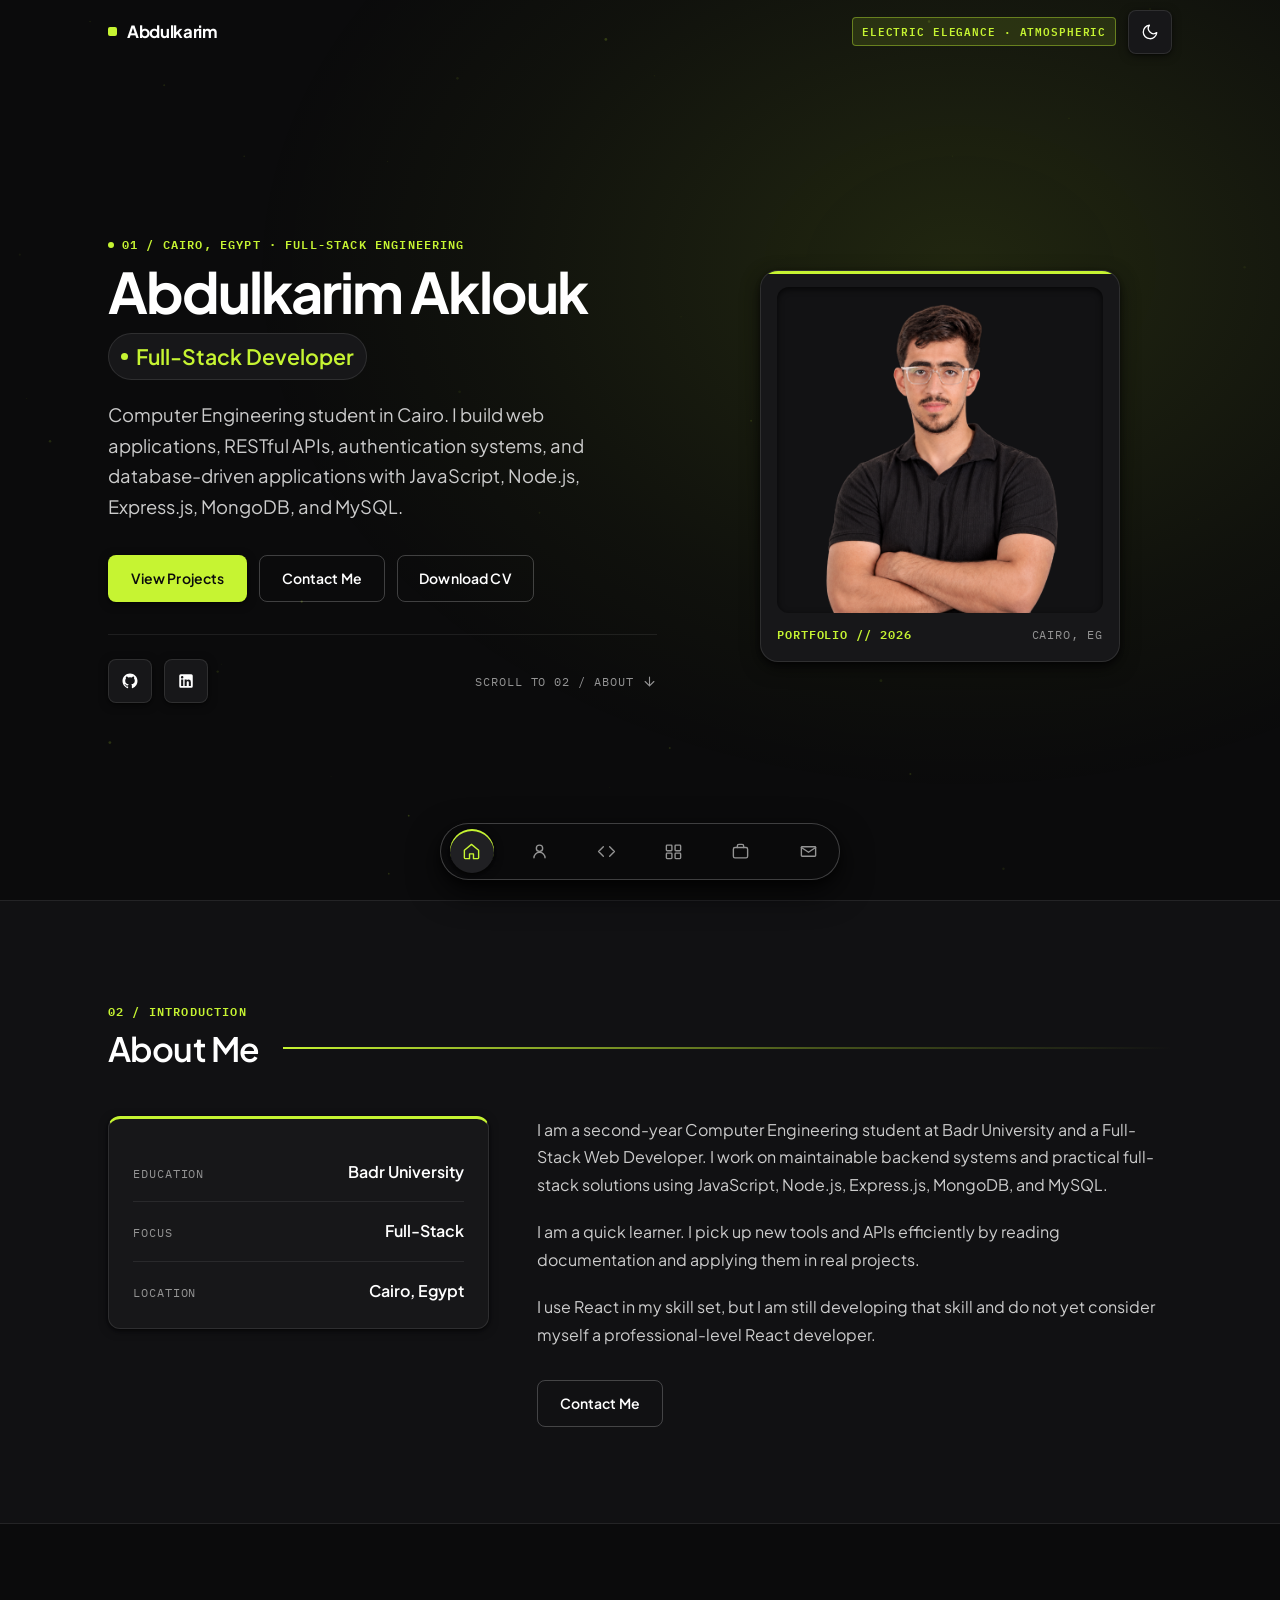
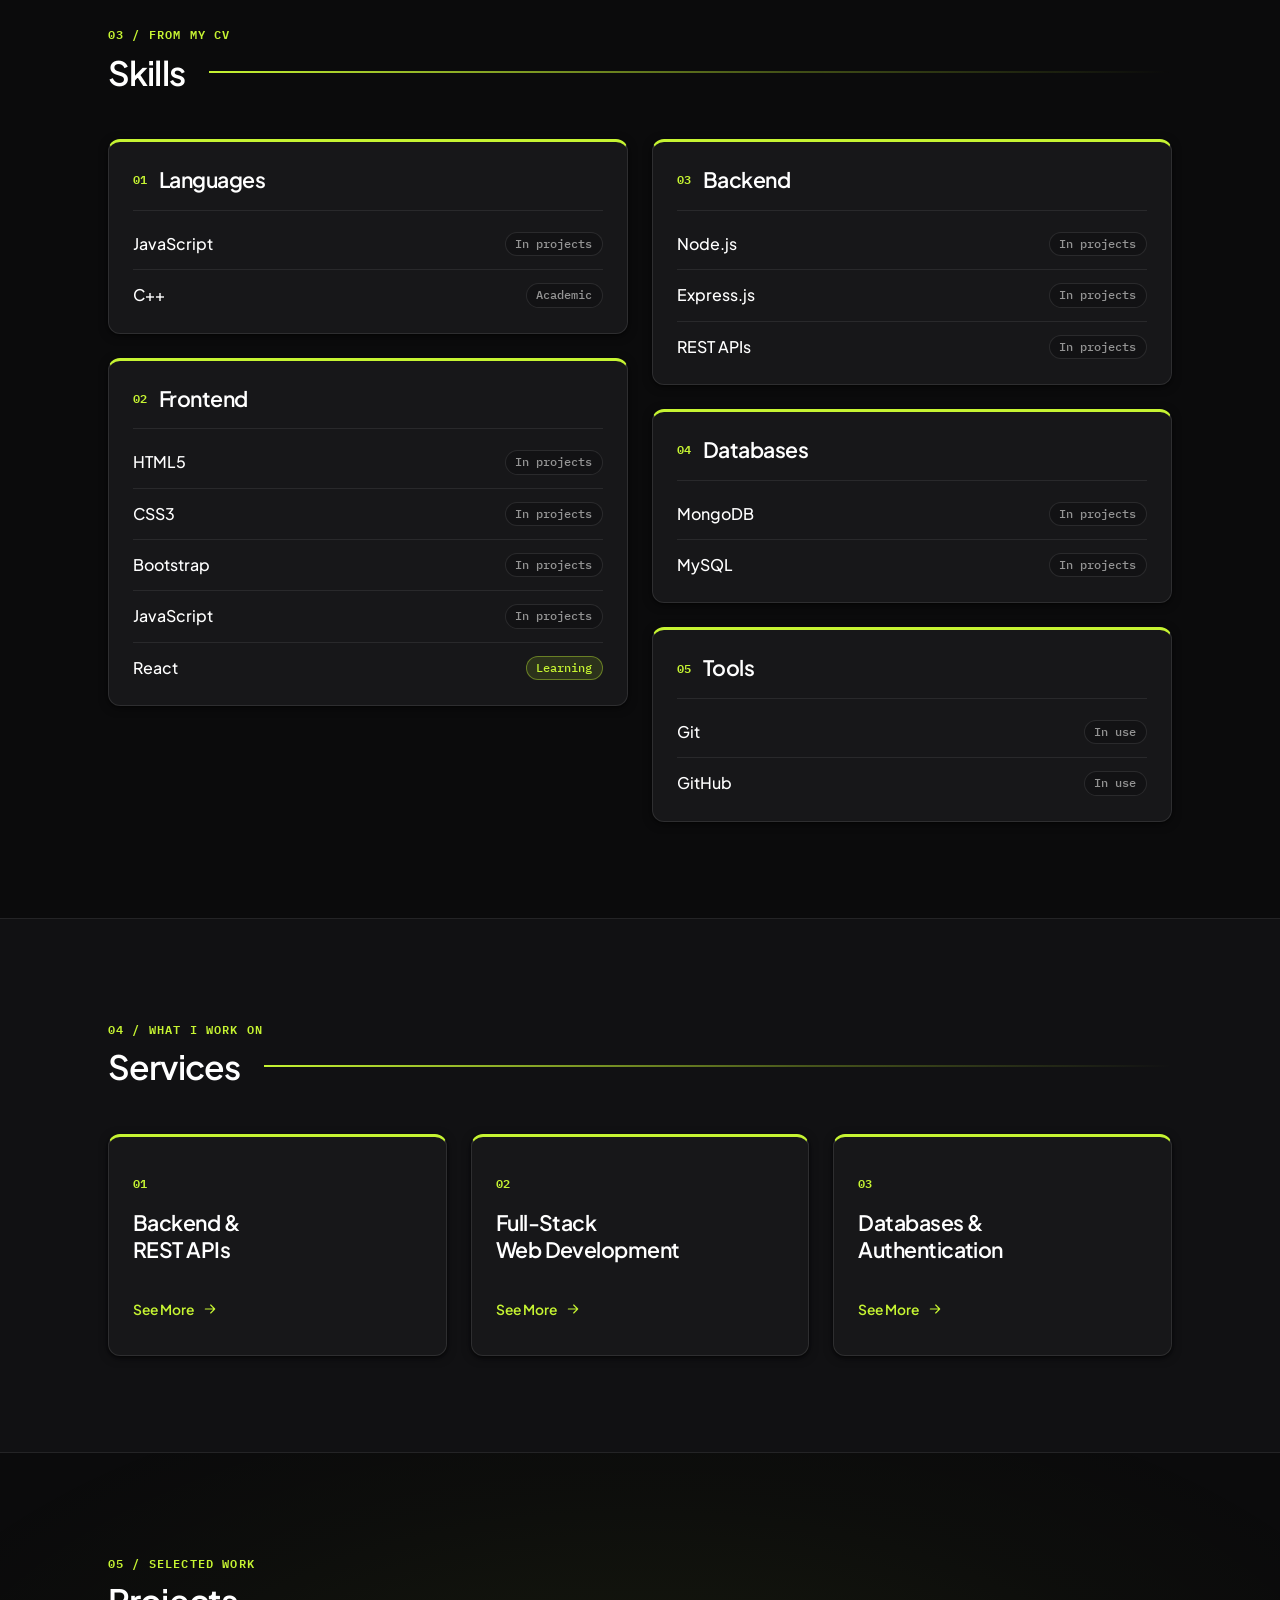
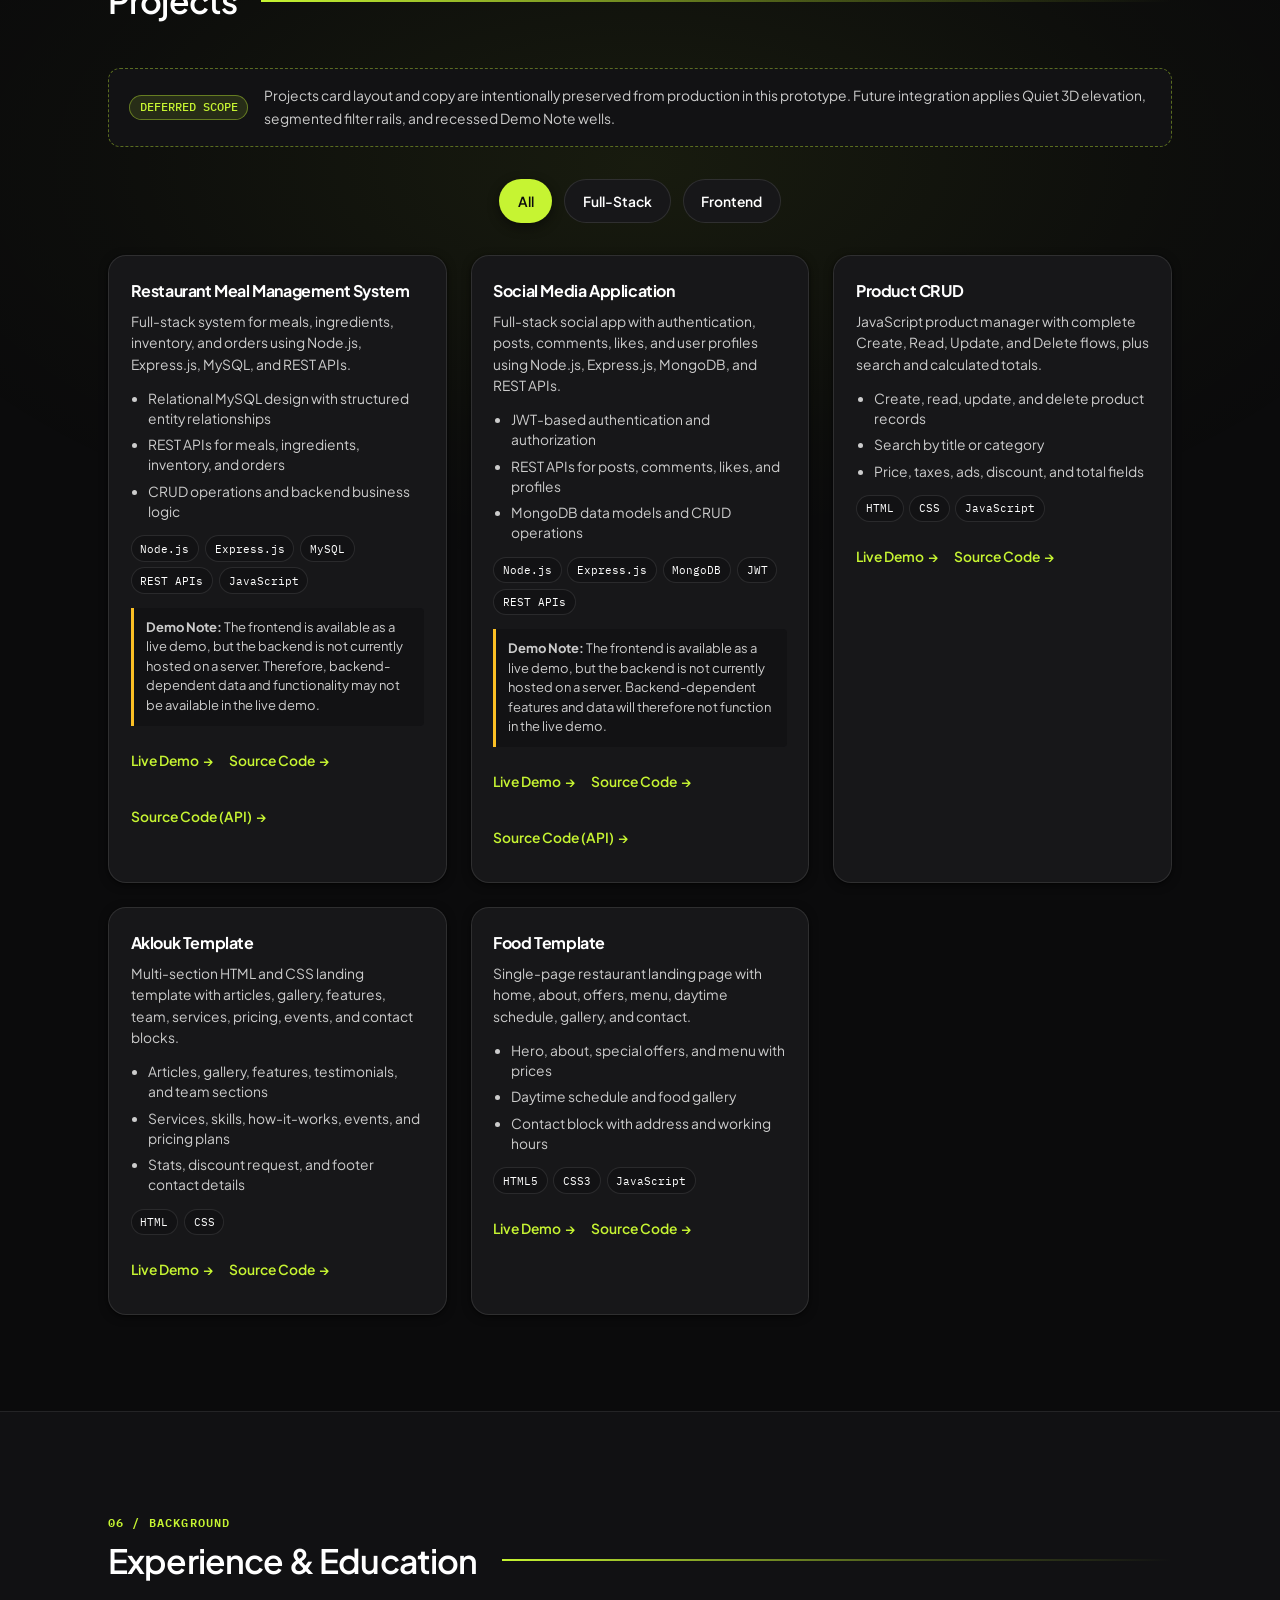
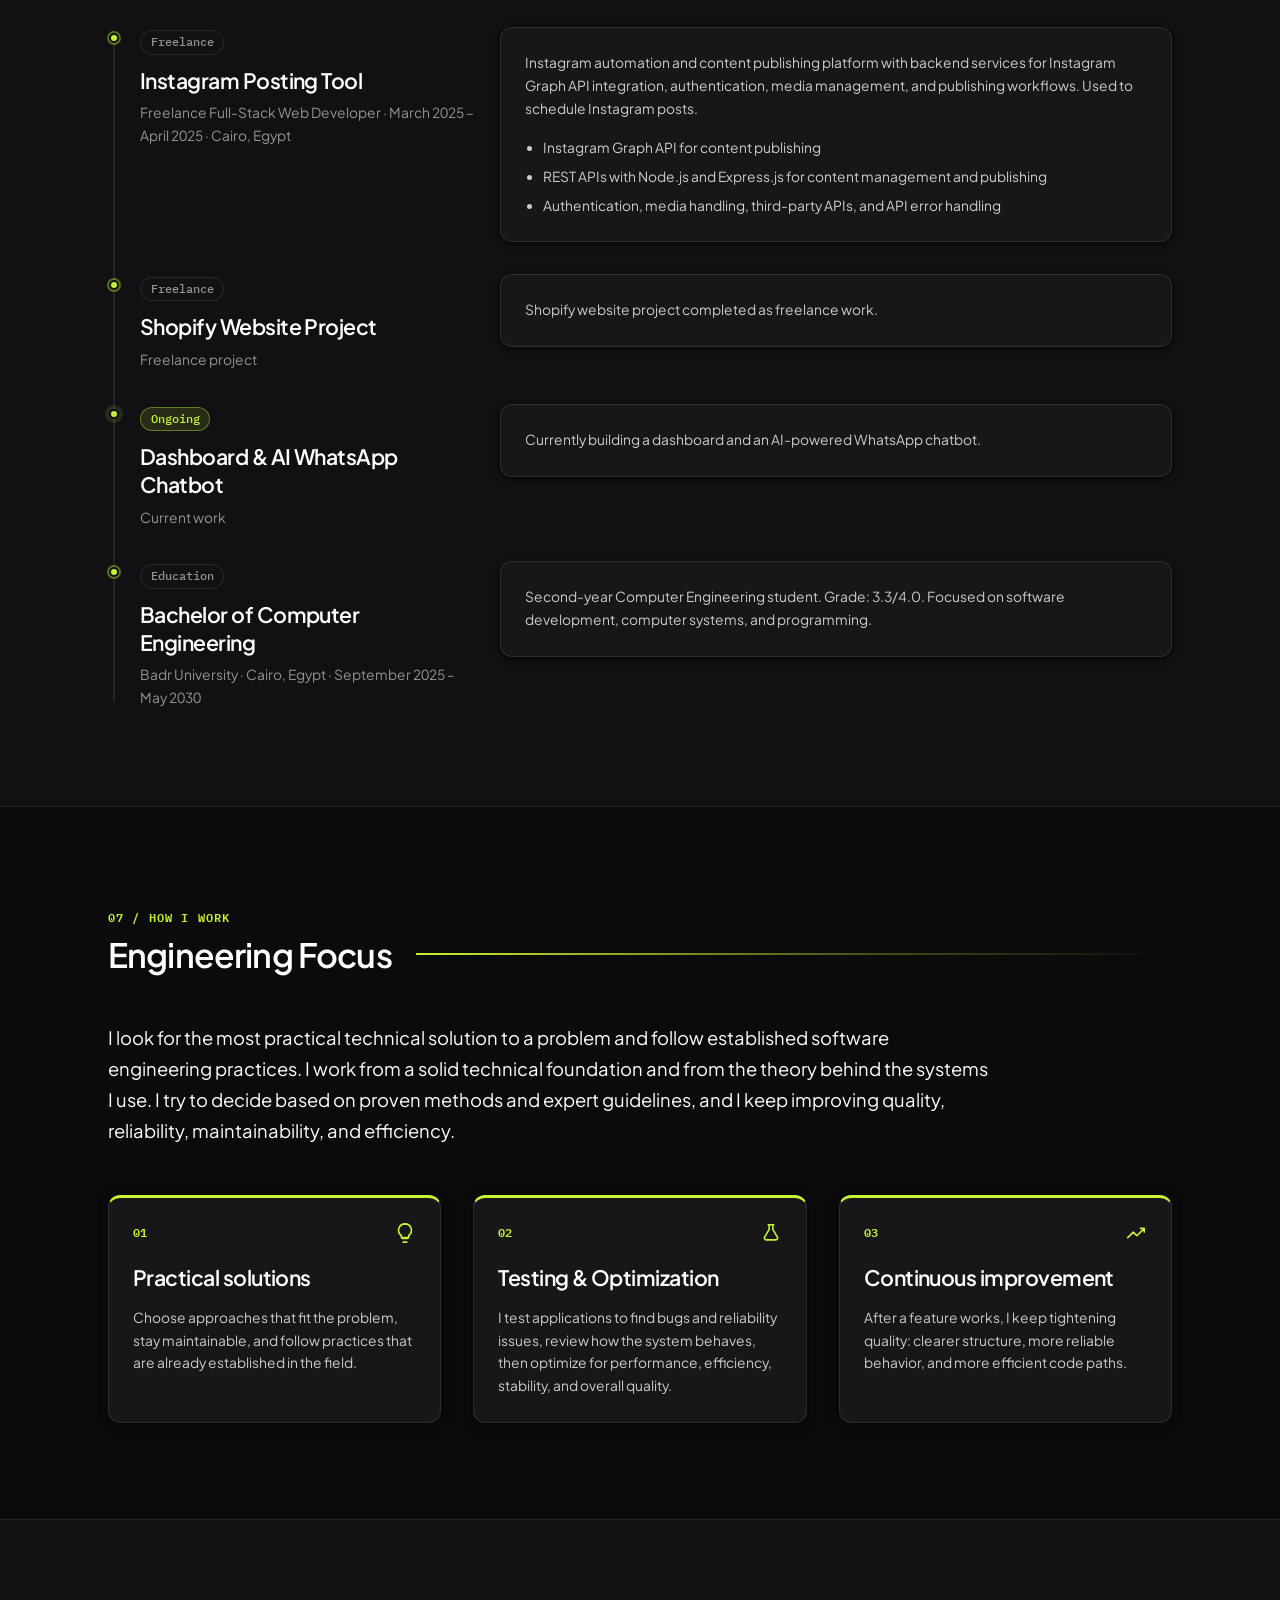
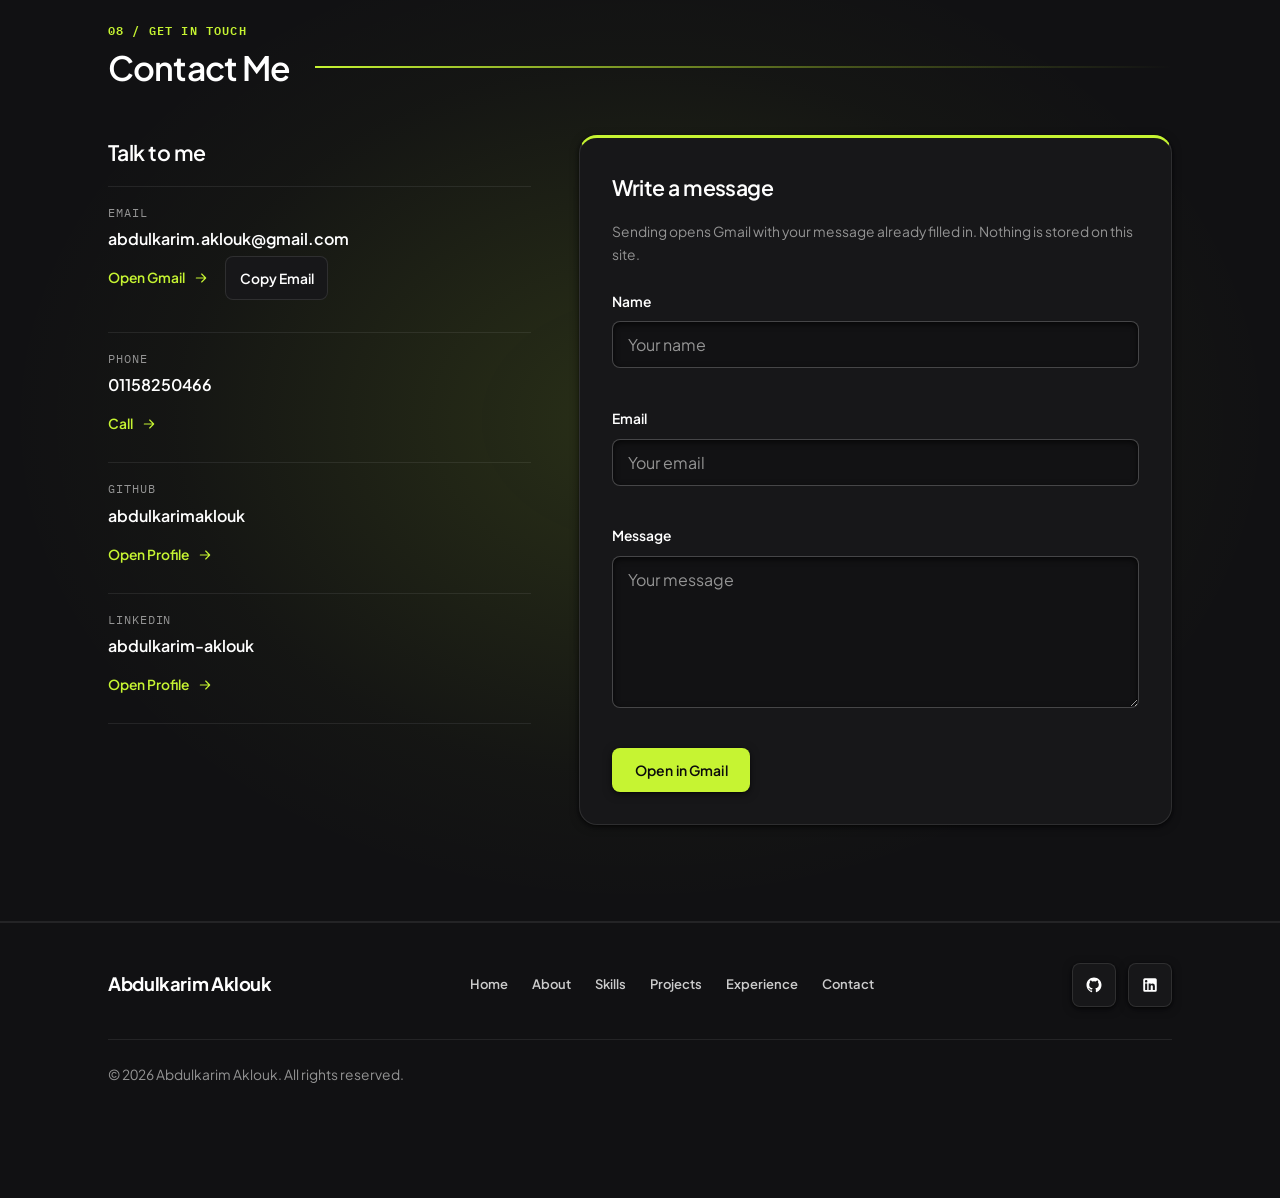
==== commit 476a0848: "feat(portfolio): establish immersive visual identity and atmospheric effects Visual identity: - Adop" ====
--- a/docs/design/prototypes/index.html
+++ b/docs/design/prototypes/index.html
@@ -4,8 +4,8 @@
 <head>
     <meta charset="UTF-8">
     <meta name="viewport" content="width=device-width, initial-scale=1.0">
-    <meta name="theme-color" content="#0B132B" id="meta-theme-color">
-    <link rel="icon" type="image/svg+xml" href="data:image/svg+xml,%3Csvg xmlns='http://www.w3.org/2000/svg' viewBox='0 0 32 32'%3E%3Crect width='32' height='32' rx='6' fill='%2314213D'/%3E%3Crect x='8' y='8' width='16' height='16' rx='2' fill='none' stroke='%23FF6B5B' stroke-width='2.5'/%3E%3C/svg%3E">
+    <meta name="theme-color" content="#0B0B0C" id="meta-theme-color">
+    <link rel="icon" type="image/svg+xml" href="data:image/svg+xml,%3Csvg xmlns='http://www.w3.org/2000/svg' viewBox='0 0 32 32'%3E%3Crect width='32' height='32' rx='6' fill='%230B0B0C'/%3E%3Crect x='8' y='8' width='16' height='16' rx='2' fill='none' stroke='%23C6F432' stroke-width='2.5'/%3E%3C/svg%3E">
     <title>Abdulkarim Aklouk | Full-Stack Developer</title>
     <meta name="description" content="Personal portfolio of Abdulkarim Aklouk. Full-Stack Web Developer and Computer Engineering student in Cairo, Egypt.">
 
@@ -13,11 +13,12 @@
     <script>
         (function () {
             try {
-                var saved = localStorage.getItem("portfolio-proto-theme");
+                var params = new URLSearchParams(window.location.search);
+                var saved = params.get("theme") || localStorage.getItem("portfolio-proto-theme");
                 if (saved === "light") {
                     document.documentElement.classList.add("light-theme");
                     var meta = document.getElementById("meta-theme-color");
-                    if (meta) meta.setAttribute("content", "#F4EDE0");
+                    if (meta) meta.setAttribute("content", "#F5F5F5");
                 }
             } catch (e) {
                 // Storage access blocked; fall back to Dark First default
@@ -33,6 +34,9 @@
 
 <body>
     <a href="#main" class="skip-link">Skip to main content</a>
+
+    <!-- Subtle 3D Ambient Particle Field Canvas -->
+    <canvas id="particle-canvas" class="particle-canvas" aria-hidden="true"></canvas>
 
     <!-- Global Header & Floating Navigation Dock -->
     <header class="header" id="header">
@@ -43,7 +47,7 @@
             </a>
 
             <div class="nav__actions">
-                <span class="nav__proto-badge">NAVY / CREAM / CORAL · 60/30/10</span>
+                <span class="nav__proto-badge">ELECTRIC ELEGANCE · ATMOSPHERIC</span>
                 <button type="button" class="theme-toggle" id="theme-button" aria-label="Switch to light theme" aria-pressed="false">
                     <svg class="theme-toggle__icon theme-toggle__icon--moon" viewBox="0 0 24 24" fill="none" stroke="currentColor" stroke-width="1.75" stroke-linecap="round" stroke-linejoin="round" aria-hidden="true">
                         <path d="M21 12.79A9 9 0 1 1 11.21 3 7 7 0 0 0 21 12.79z"/>
--- a/docs/design/prototypes/styles.css
+++ b/docs/design/prototypes/styles.css
@@ -1,48 +1,61 @@
 /* ==========================================================================
    ABDULKARIM AKLOUK — PERSONAL PORTFOLIO
-   Visual Identity: Navy (#14213D) / Cream (#F4EDE0) / Coral (#FF6B5B)
-   Target Distribution: 60% Navy / 30% Cream / 10% Coral
+   Visual Identity: Electric Elegance + Immersive Digital
+   Selected Palette: Midnight Black (#0B0B0C) / Pure White (#FFFFFF) / Lime Green (#C6F432)
+   Atmospheric Backgrounds: Selective, restrained architectural lighting
    ========================================================================== */
 
 :root {
   color-scheme: dark;
 
-  /* 60% Navy Foundation (Dark Theme — Default) */
-  --color-bg-primary: #0B132B;       /* Deep Midnight Navy canvas */
-  --color-bg-secondary: #101B35;     /* Recessed Navy section bands */
-  --color-surface-primary: #14213D;  /* Primary Navy card/slab surface */
-  --color-surface-elevated: #1B2A4E; /* Elevated Navy surface (hover/modals) */
-  --color-surface-translucent: rgba(16, 27, 53, 0.88); /* Translucent chrome */
-
-  /* 30% Cream Structure & Ink */
-  --color-text-primary: #F4EDE0;     /* Cream primary ink (15.79:1 on #0B132B) */
-  --color-text-secondary: #D8CFBF;   /* Soft Cream secondary ink (12.35:1) */
-  --color-text-muted: #A69E90;       /* Muted warm taupe-cream (6.84:1) */
-
-  /* 10% Coral Accent & Energy */
-  --color-accent-primary: #FF6B5B;   /* Vibrant Coral (6.57:1 on #0B132B, 5.71:1 on #14213D) */
-  --color-accent-hover: #FF8577;     /* Lighter Coral hover */
-  --color-accent-tint: rgba(255, 107, 91, 0.12); /* Subtle Coral background wash */
-  --color-accent-border: rgba(255, 107, 91, 0.35);
+  /* 60% Midnight Black Foundation (Dark Theme — Default) */
+  --color-bg-primary: #0B0B0C;       /* Dominant Midnight Black canvas */
+  --color-bg-secondary: #121214;     /* Recessed Deep Obsidian section bands */
+  --color-bg-band: rgba(18, 18, 20, 0.90); /* Translucent obsidian band allowing subtle 3D particle drift */
+  --color-surface-primary: #171719;  /* Primary dark slab surface */
+  --color-surface-elevated: #202023; /* Elevated dark slab surface (hover/modals) */
+  --color-surface-translucent: rgba(11, 11, 12, 0.90); /* Translucent chrome */
+
+  /* 30% Pure White Structure & Ink */
+  --color-text-primary: #FFFFFF;     /* Pure White ink (19.5:1 on #0B0B0C, 15.8:1 on #171719) */
+  --color-text-secondary: #CCCCCC;   /* Light Gray secondary ink (11.5:1 on #0B0B0C, 9.3:1 on #171719) */
+  --color-text-muted: #949494;       /* Mid Gray muted ink (6.1:1 on #0B0B0C, 4.9:1 on #171719) */
+
+  /* 10% Lime Green Accent & Energy */
+  --color-accent-primary: #C6F432;   /* Vivid Lime Green (15.3:1 on #0B0B0C, 12.4:1 on #171719) */
+  --color-accent-brand: #C6F432;     /* Exact brand Lime accent */
+  --color-accent-hover: #D4F755;     /* Lighter Lime hover */
+  --color-accent-tint: rgba(198, 244, 50, 0.12); /* Subtle Lime background wash */
+  --color-accent-border: rgba(198, 244, 50, 0.40);
 
   /* Primary Action Buttons */
-  --color-cta-bg: #FF6B5B;           /* Vibrant Coral button fill */
-  --color-cta-bg-hover: #FF8577;     /* Coral button hover */
-  --color-cta-text: #14213D;         /* Deep Navy text on Coral (5.71:1 contrast) */
+  --color-cta-bg: #C6F432;           /* Vivid Lime button fill */
+  --color-cta-bg-hover: #B4DF28;     /* Refined deeper lime hover */
+  --color-cta-text: #0B0B0C;         /* Midnight Black text on Lime (14.6:1 contrast) */
+  --color-cta-border: transparent;
+  --color-cta-border-hover: transparent;
+  --color-cta-shadow: rgba(0, 0, 0, 0.45);
+
+  /* Atmospheric Gradients (Dark Theme Peaks: Hero, Projects, Contact) */
+  --gradient-hero-bloom: radial-gradient(ellipse 950px 700px at 75% 30%, rgba(198, 244, 50, 0.12) 0%, rgba(198, 244, 50, 0.03) 50%, transparent 75%);
+  --gradient-work-spotlight: radial-gradient(ellipse 1100px 550px at 50% 20%, rgba(198, 244, 50, 0.07) 0%, rgba(198, 244, 50, 0.015) 50%, transparent 75%);
+  --gradient-contact-beacon: radial-gradient(ellipse 850px 650px at 50% 50%, rgba(198, 244, 50, 0.14) 0%, rgba(198, 244, 50, 0.02) 55%, transparent 75%);
 
   /* Borders & Dividers */
-  --color-border-subtle: rgba(244, 237, 224, 0.12);
-  --color-border-strong: rgba(244, 237, 224, 0.28);
-  --color-divider: rgba(244, 237, 224, 0.10);
-  --color-edge-highlight: rgba(244, 237, 224, 0.08);
-  --color-coral-rule: linear-gradient(90deg, #FF6B5B 0%, rgba(255, 107, 91, 0.3) 60%, transparent 100%);
+  --color-border-subtle: rgba(255, 255, 255, 0.10);
+  --color-border-strong: rgba(255, 255, 255, 0.22);
+  --color-divider: rgba(255, 255, 255, 0.08);
+  --color-edge-highlight: rgba(255, 255, 255, 0.06);
+  --color-lime-rule: linear-gradient(90deg, #C6F432 0%, rgba(198, 244, 50, 0.3) 60%, transparent 100%);
+  --color-purple-rule: var(--color-lime-rule);
+  --color-coral-rule: var(--color-lime-rule);
 
   /* Focus & Feedback */
-  --color-focus-ring: #FF6B5B;
-  --color-status-success: #52B788;
-  --color-status-warning: #FFB703;
-  --color-status-error: #FF6B5B;
-  --color-scrim: rgba(11, 19, 43, 0.85);
+  --color-focus-ring: #C6F432;
+  --color-status-success: #4ADE80;
+  --color-status-warning: #FBBF24;
+  --color-status-error: #F87171;
+  --color-scrim: rgba(0, 0, 0, 0.85);
 
   /* Typography */
   --font-sans: "Plus Jakarta Sans", -apple-system, BlinkMacSystemFont, "Segoe UI", sans-serif;
@@ -84,12 +97,12 @@
   --radius-xl: 18px;
   --radius-pill: 9999px;
 
-  /* Shadows (Navy-Tinted Occlusion) */
-  --shadow-recessed: inset 0 2px 6px rgba(5, 9, 20, 0.6);
-  --shadow-elevation-1: 0 2px 8px rgba(5, 9, 20, 0.4), 0 1px 2px rgba(5, 9, 20, 0.3);
-  --shadow-elevation-2: 0 6px 18px rgba(5, 9, 20, 0.48), 0 2px 4px rgba(5, 9, 20, 0.35);
-  --shadow-elevation-3: 0 12px 32px rgba(5, 9, 20, 0.55), 0 4px 8px rgba(5, 9, 20, 0.4);
-  --shadow-elevation-4: 0 24px 64px rgba(5, 9, 20, 0.75), 0 8px 16px rgba(5, 9, 20, 0.5);
+  /* Shadows (Physical Neutral Black Ambient Occlusion — No Neon Glow) */
+  --shadow-recessed: inset 0 2px 6px rgba(0, 0, 0, 0.7);
+  --shadow-elevation-1: 0 2px 8px rgba(0, 0, 0, 0.5), 0 1px 2px rgba(0, 0, 0, 0.4);
+  --shadow-elevation-2: 0 6px 18px rgba(0, 0, 0, 0.6), 0 2px 4px rgba(0, 0, 0, 0.45);
+  --shadow-elevation-3: 0 12px 32px rgba(0, 0, 0, 0.7), 0 4px 8px rgba(0, 0, 0, 0.5);
+  --shadow-elevation-4: 0 24px 64px rgba(0, 0, 0, 0.85), 0 8px 16px rgba(0, 0, 0, 0.6);
 
   /* Motion */
   --motion-duration-instant: 100ms;
@@ -109,54 +122,67 @@
 }
 
 /* ==========================================================================
-   LIGHT THEME (60% Cream / 30% Navy / 10% Coral)
+   LIGHT THEME (60% White / 30% Midnight Black / 10% Lime)
+   Atmospheric note: Clean, crisp, neutral surfaces with zero muddy olive washes
    ========================================================================== */
 html.light-theme {
   color-scheme: light;
 
-  /* 60% Cream Foundation */
-  --color-bg-primary: #F4EDE0;       /* Warm Cream page canvas */
-  --color-bg-secondary: #ECE4D5;     /* Recessed Cream section bands */
-  --color-surface-primary: #FFFFFF;  /* Crisp Alabaster card surface */
-  --color-surface-elevated: #FFFFFF; /* Elevated white surface */
-  --color-surface-translucent: rgba(244, 237, 224, 0.92);
-
-  /* 30% Navy Structure & Ink */
-  --color-text-primary: #14213D;     /* Deep Navy primary ink (13.72:1 on #F4EDE0) */
-  --color-text-secondary: #2D3D60;   /* Mid Navy secondary ink (9.26:1) */
-  --color-text-muted: #576682;       /* Slate Navy muted ink (5.56:1) */
-
-  /* 10% Coral Accent & Energy */
-  --color-accent-primary: #B83A2C;   /* Deepened Terracotta-Coral for text links (4.90:1 on #F4EDE0) */
-  --color-accent-hover: #D44232;
-  --color-accent-tint: rgba(255, 107, 91, 0.10);
-  --color-accent-border: rgba(184, 58, 44, 0.30);
+  /* 60% Crisp White Foundation */
+  --color-bg-primary: #F5F5F5;       /* Crisp Off-White canvas */
+  --color-bg-secondary: #ECECEC;     /* Recessed soft off-white section bands */
+  --color-bg-band: rgba(236, 236, 236, 0.92); /* Subtle off-white translucent band */
+  --color-surface-primary: #FFFFFF;  /* Pure White card surface */
+  --color-surface-elevated: #FFFFFF; /* Elevated Pure White surface */
+  --color-surface-translucent: rgba(245, 245, 245, 0.92);
+
+  /* 30% Midnight Black Structure & Ink */
+  --color-text-primary: #0B0B0C;     /* Deep Midnight Black ink (17.8:1 on #F5F5F5, 19.5:1 on #FFFFFF) */
+  --color-text-secondary: #383838;   /* Charcoal secondary ink (10.5:1 on #F5F5F5, 11.5:1 on #FFFFFF) */
+  --color-text-muted: #616161;       /* Neutral Gray muted ink (5.7:1 on #F5F5F5, 6.2:1 on #FFFFFF) */
+
+  /* 10% Lime Accent & Energy */
+  --color-accent-primary: #3E5200;   /* Deep Crisp Acidic Olive text link (7.8:1 on #F5F5F5, 8.5:1 on #FFFFFF) */
+  --color-accent-brand: #C6F432;     /* Exact brand Lime accent */
+  --color-accent-hover: #304000;     /* Darker Olive hover */
+  --color-accent-tint: rgba(198, 244, 50, 0.15);
+  --color-accent-border: rgba(62, 82, 0, 0.30);
 
   /* Primary Action Buttons */
-  --color-cta-bg: #FF6B5B;           /* Vibrant Coral button fill */
-  --color-cta-bg-hover: #FF8577;     /* Lighter Coral hover */
-  --color-cta-text: #14213D;         /* Deep Navy text on Coral (5.71:1) */
+  --color-cta-bg: #C6F432;           /* Vivid Lime button fill */
+  --color-cta-bg-hover: #B4DF28;     /* Deeper Lime hover */
+  --color-cta-text: #0B0B0C;         /* Midnight Black text on Lime (14.6:1 contrast) */
+  --color-cta-border: #0B0B0C;       /* Crisp Black outline for 17.8:1 boundary definition on #F5F5F5 */
+  --color-cta-border-hover: #0B0B0C;
+  --color-cta-shadow: rgba(11, 11, 12, 0.15);
+
+  /* Atmospheric Gradients (Light Theme: Clean & unobtrusive, zero muddy tints) */
+  --gradient-hero-bloom: none;
+  --gradient-work-spotlight: none;
+  --gradient-contact-beacon: none;
 
   /* Borders & Dividers */
-  --color-border-subtle: rgba(20, 33, 61, 0.12);
-  --color-border-strong: rgba(20, 33, 61, 0.28);
-  --color-divider: rgba(20, 33, 61, 0.10);
+  --color-border-subtle: rgba(11, 11, 12, 0.10);
+  --color-border-strong: rgba(11, 11, 12, 0.25);
+  --color-divider: rgba(11, 11, 12, 0.08);
   --color-edge-highlight: rgba(255, 255, 255, 0.90);
-  --color-coral-rule: linear-gradient(90deg, #FF6B5B 0%, rgba(255, 107, 91, 0.3) 60%, transparent 100%);
+  --color-lime-rule: linear-gradient(90deg, #3E5200 0%, rgba(62, 82, 0, 0.3) 60%, transparent 100%);
+  --color-purple-rule: var(--color-lime-rule);
+  --color-coral-rule: var(--color-lime-rule);
 
   /* Focus & Feedback */
-  --color-focus-ring: #14213D;
-  --color-status-success: #2D6A4F;
-  --color-status-warning: #B07D10;
-  --color-status-error: #B83A2C;
-  --color-scrim: rgba(20, 33, 61, 0.55);
+  --color-focus-ring: #0B0B0C;
+  --color-status-success: #15803D;
+  --color-status-warning: #B45309;
+  --color-status-error: #B91C1C;
+  --color-scrim: rgba(11, 11, 12, 0.60);
 
   /* Soft Ambient Occlusion Shadows */
-  --shadow-recessed: inset 0 2px 4px rgba(20, 33, 61, 0.08);
-  --shadow-elevation-1: 0 2px 6px rgba(20, 33, 61, 0.06), 0 1px 2px rgba(20, 33, 61, 0.04);
-  --shadow-elevation-2: 0 6px 16px rgba(20, 33, 61, 0.08), 0 2px 4px rgba(20, 33, 61, 0.05);
-  --shadow-elevation-3: 0 12px 28px rgba(20, 33, 61, 0.10), 0 4px 8px rgba(20, 33, 61, 0.06);
-  --shadow-elevation-4: 0 20px 48px rgba(20, 33, 61, 0.16), 0 8px 16px rgba(20, 33, 61, 0.08);
+  --shadow-recessed: inset 0 2px 4px rgba(11, 11, 12, 0.08);
+  --shadow-elevation-1: 0 2px 6px rgba(11, 11, 12, 0.06), 0 1px 2px rgba(11, 11, 12, 0.04);
+  --shadow-elevation-2: 0 6px 16px rgba(11, 11, 12, 0.08), 0 2px 4px rgba(11, 11, 12, 0.05);
+  --shadow-elevation-3: 0 12px 28px rgba(11, 11, 12, 0.10), 0 4px 8px rgba(11, 11, 12, 0.06);
+  --shadow-elevation-4: 0 20px 48px rgba(11, 11, 12, 0.16), 0 8px 16px rgba(11, 11, 12, 0.08);
 }
 
 /* ==========================================================================
@@ -268,6 +294,24 @@
 }
 
 /* ==========================================================================
+   SUBTLE 3D AMBIENT PARTICLE FIELD
+   ========================================================================== */
+.particle-canvas {
+  position: fixed;
+  inset: 0;
+  width: 100%;
+  height: 100%;
+  pointer-events: none;
+  z-index: var(--z-bg);
+  opacity: 1;
+  transition: opacity var(--motion-duration-slow) var(--motion-ease-out);
+}
+
+html.light-theme .particle-canvas {
+  opacity: 0.16;
+}
+
+/* ==========================================================================
    LAYOUT CONTAINERS & SECTION GRAMMAR
    ========================================================================== */
 .main {
@@ -292,7 +336,7 @@
 }
 
 .section--secondary {
-  background-color: var(--color-bg-secondary);
+  background-color: var(--color-bg-band);
   border-top: 1px solid var(--color-divider);
   border-bottom: 1px solid var(--color-divider);
 }
@@ -364,13 +408,15 @@
 .btn--primary {
   background-color: var(--color-cta-bg);
   color: var(--color-cta-text);
+  border: 1px solid var(--color-cta-border, transparent);
   box-shadow: var(--shadow-elevation-1);
 }
 
 .btn--primary:hover {
   background-color: var(--color-cta-bg-hover);
+  border-color: var(--color-cta-border-hover, var(--color-cta-border, transparent));
   transform: translateY(-2px);
-  box-shadow: 0 6px 18px rgba(255, 107, 91, 0.35);
+  box-shadow: 0 6px 18px var(--color-cta-shadow, rgba(0, 0, 0, 0.45));
 }
 
 .btn--ghost {
@@ -647,6 +693,23 @@
   align-items: center;
   padding-top: calc(var(--header-height) + var(--space-8));
   padding-bottom: var(--space-16);
+  position: relative;
+  overflow: hidden;
+  isolation: isolate;
+}
+
+.hero::before {
+  content: "";
+  position: absolute;
+  inset: 0;
+  background: var(--gradient-hero-bloom);
+  pointer-events: none;
+  z-index: 0;
+}
+
+.hero .container {
+  position: relative;
+  z-index: 1;
 }
 
 .hero__grid {
@@ -1132,6 +1195,26 @@
 /* ==========================================================================
    05. PROJECTS SECTION (#work) — DEFERRED SCOPE PRESERVED
    ========================================================================== */
+.work {
+  position: relative;
+  overflow: hidden;
+  isolation: isolate;
+}
+
+.work::before {
+  content: "";
+  position: absolute;
+  inset: 0;
+  background: var(--gradient-work-spotlight);
+  pointer-events: none;
+  z-index: 0;
+}
+
+.work .container {
+  position: relative;
+  z-index: 1;
+}
+
 .work__deferred-note {
   display: flex;
   align-items: center;
@@ -1170,8 +1253,8 @@
 .work__item.active-work {
   background-color: var(--color-cta-bg);
   color: var(--color-cta-text);
-  border-color: var(--color-cta-bg);
-  box-shadow: 0 4px 12px rgba(255, 107, 91, 0.3);
+  border-color: var(--color-cta-border, var(--color-cta-bg));
+  box-shadow: 0 4px 12px var(--color-cta-shadow, rgba(0, 0, 0, 0.35));
 }
 
 .work__container {
@@ -1429,6 +1512,26 @@
 /* ==========================================================================
    08. CONTACT SECTION (#contact) — Direct Channels & Form Terminal
    ========================================================================== */
+.contact {
+  position: relative;
+  overflow: hidden;
+  isolation: isolate;
+}
+
+.contact::before {
+  content: "";
+  position: absolute;
+  inset: 0;
+  background: var(--gradient-contact-beacon);
+  pointer-events: none;
+  z-index: 0;
+}
+
+.contact .container {
+  position: relative;
+  z-index: 1;
+}
+
 .contact__grid {
   display: grid;
   grid-template-columns: minmax(0, 5fr) minmax(0, 7fr);
@@ -1585,7 +1688,7 @@
 .footer {
   position: relative;
   z-index: var(--z-content);
-  background-color: var(--color-bg-secondary);
+  background-color: var(--color-bg-band);
   border-top: 1px solid var(--color-divider);
 }
 
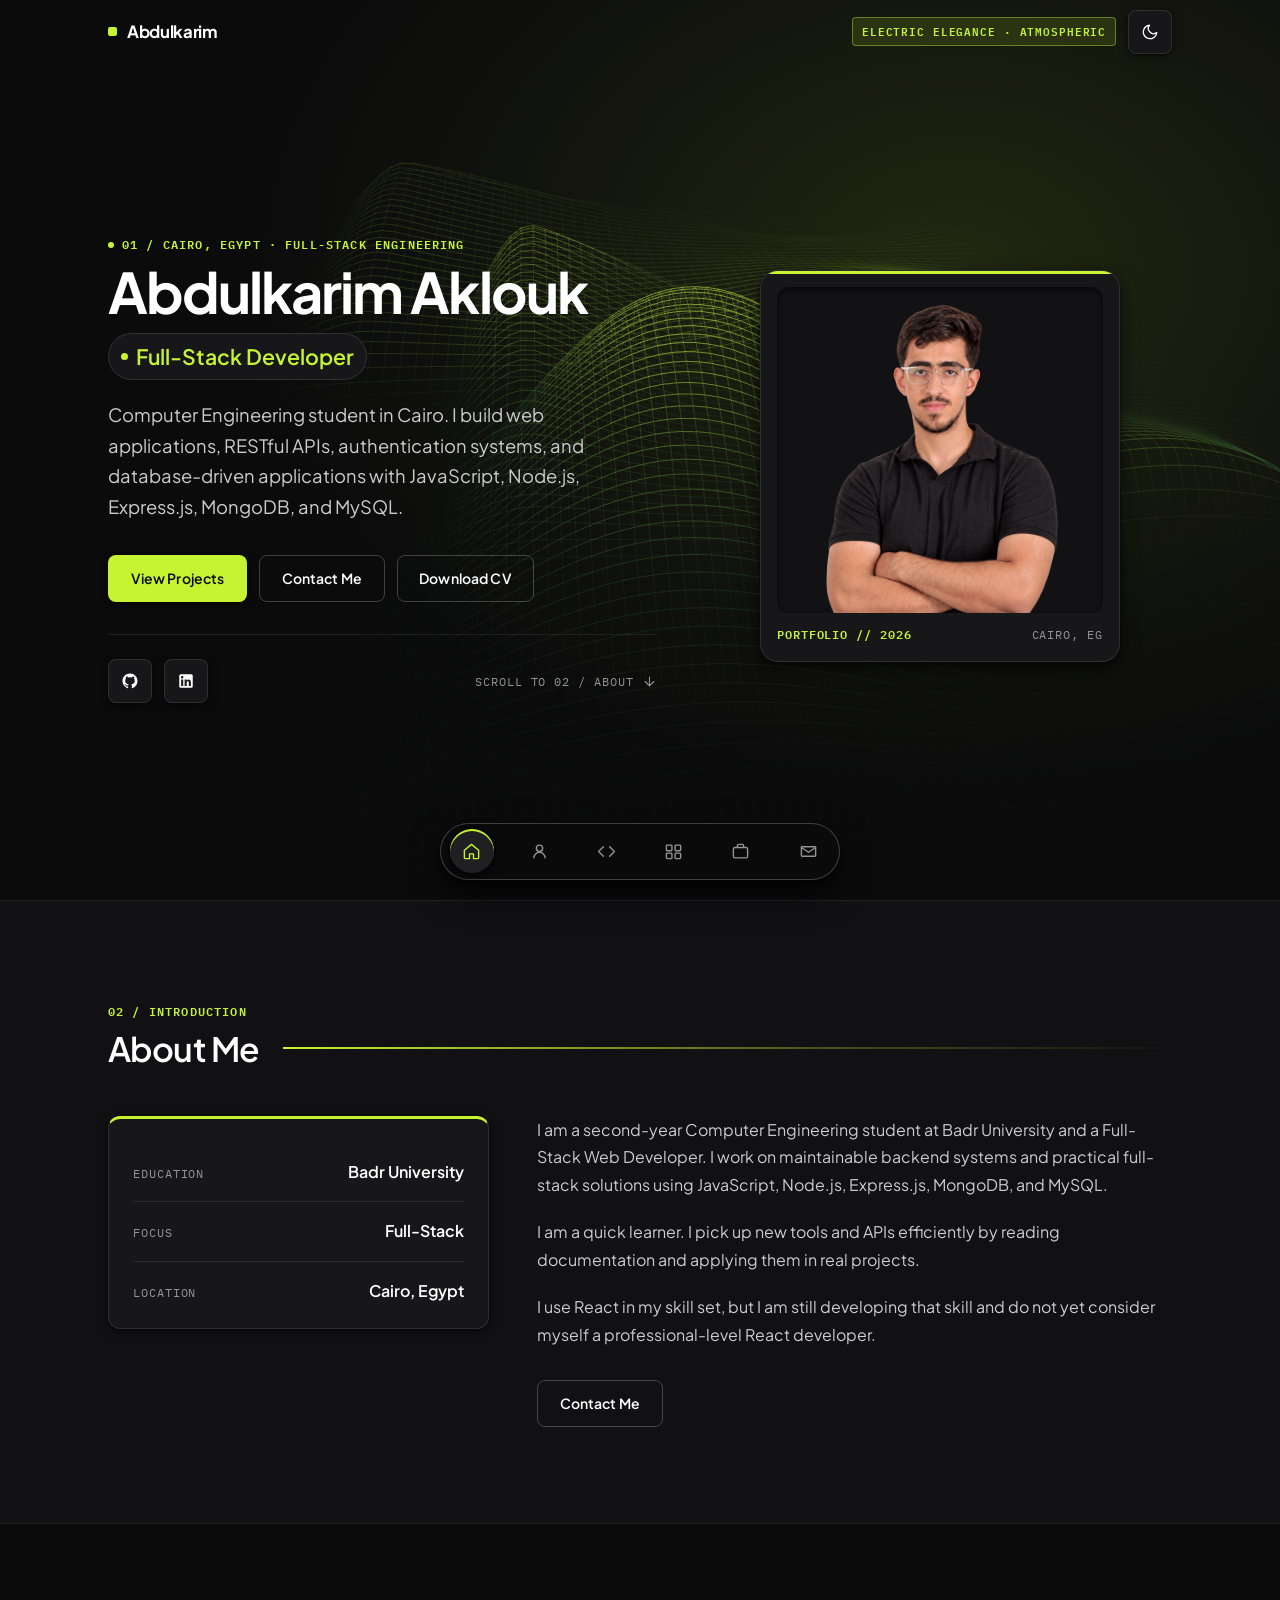
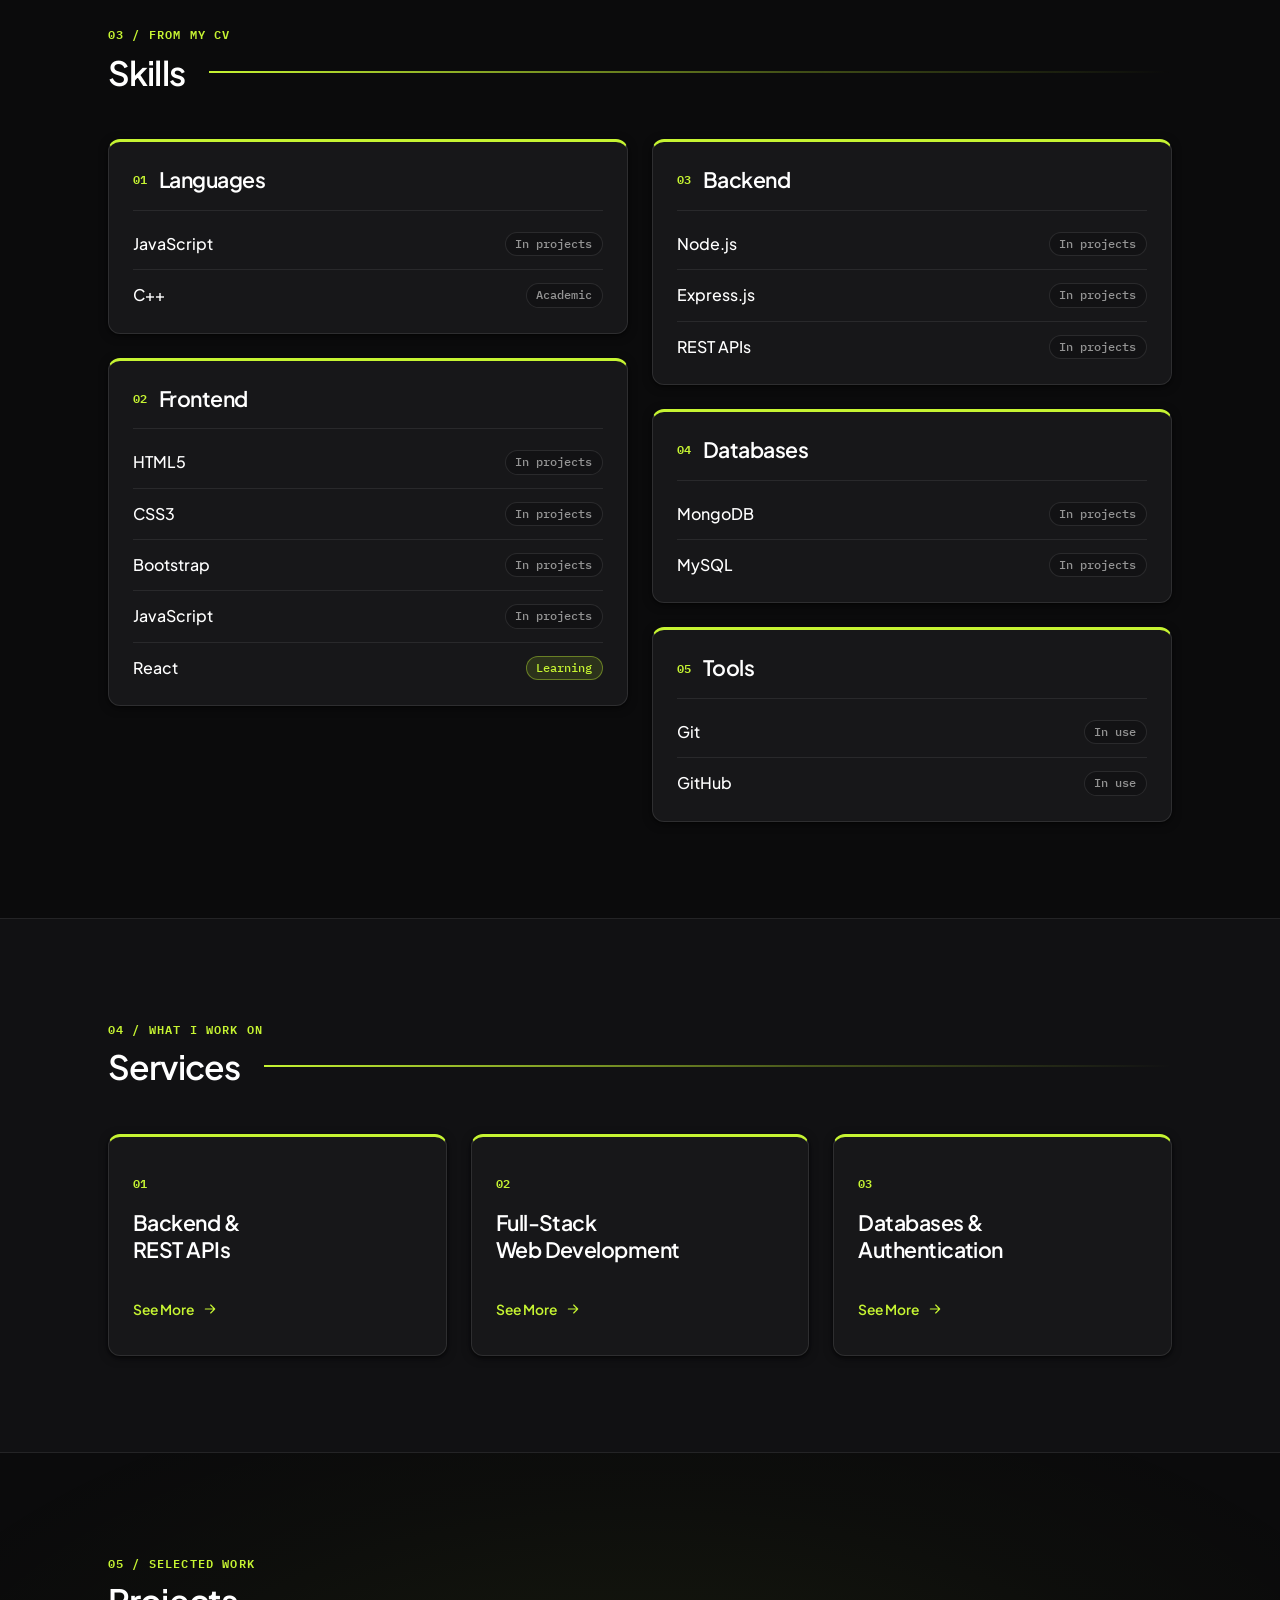
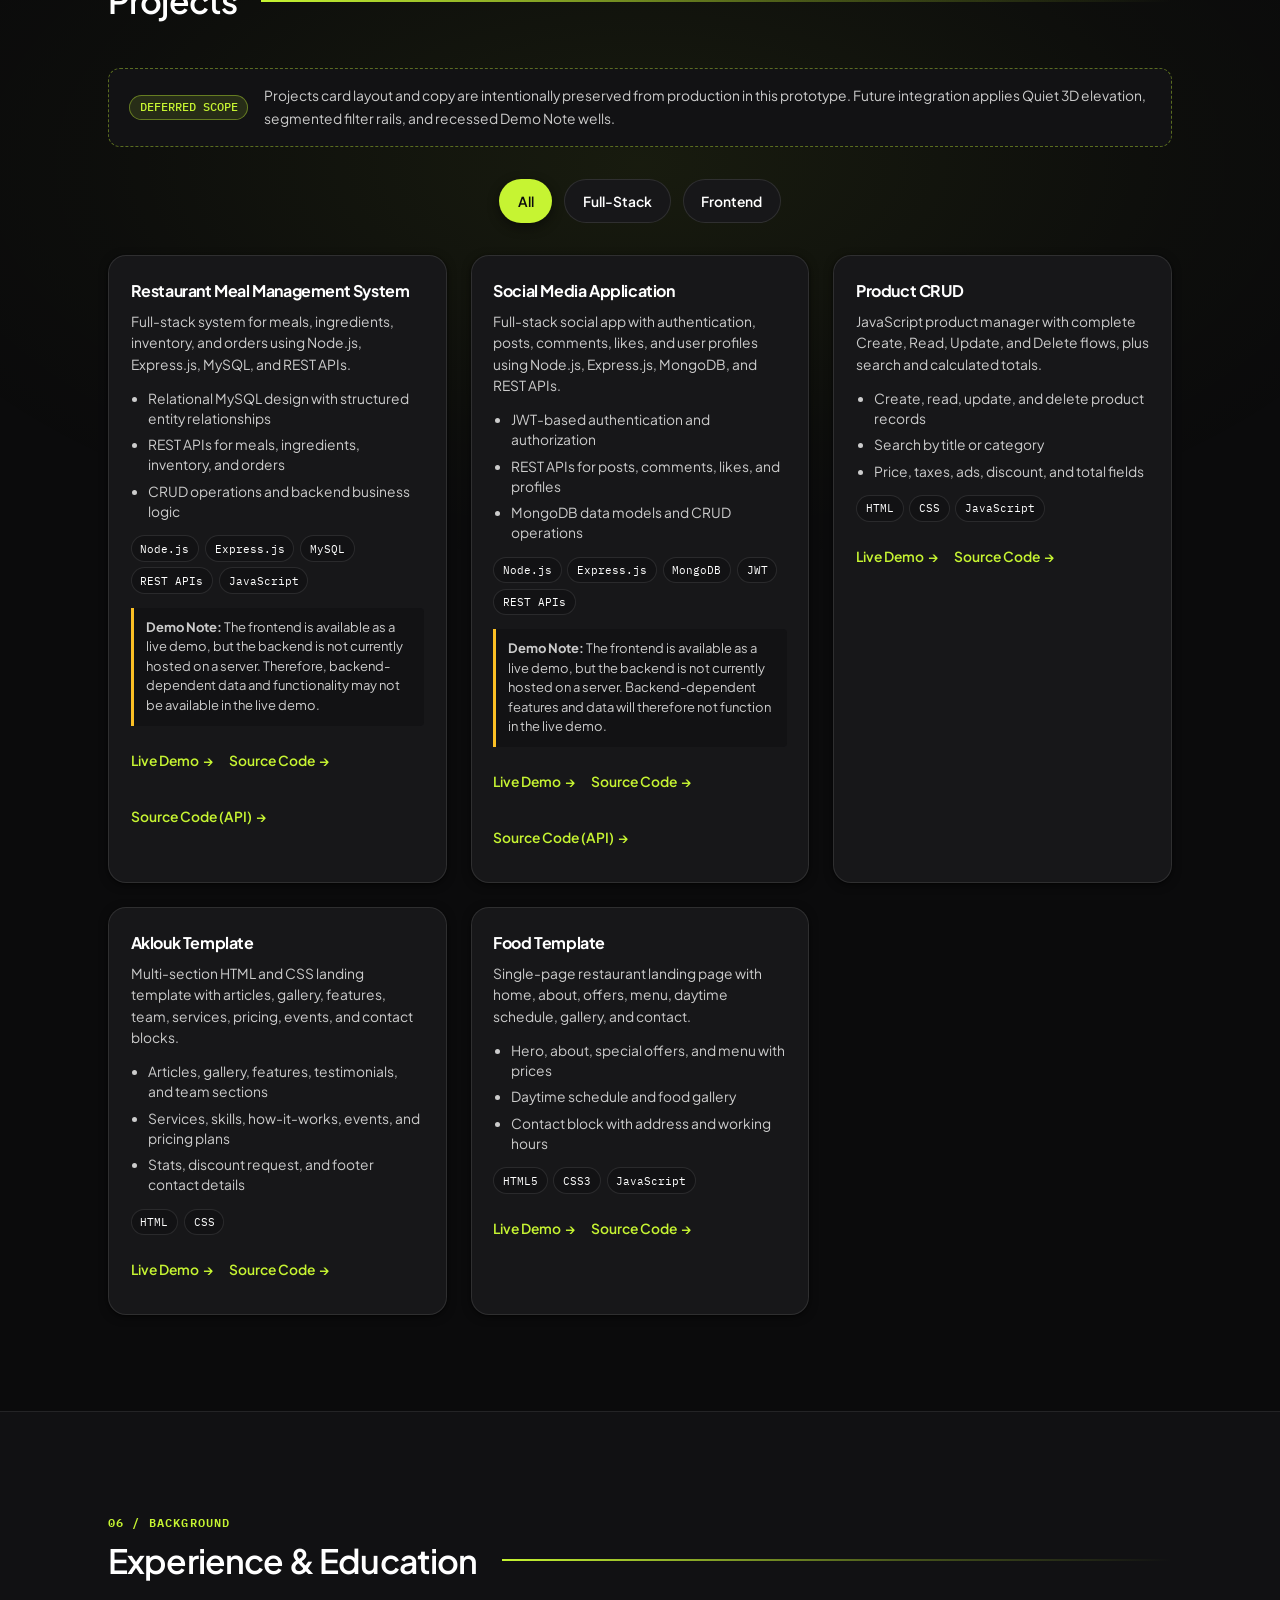
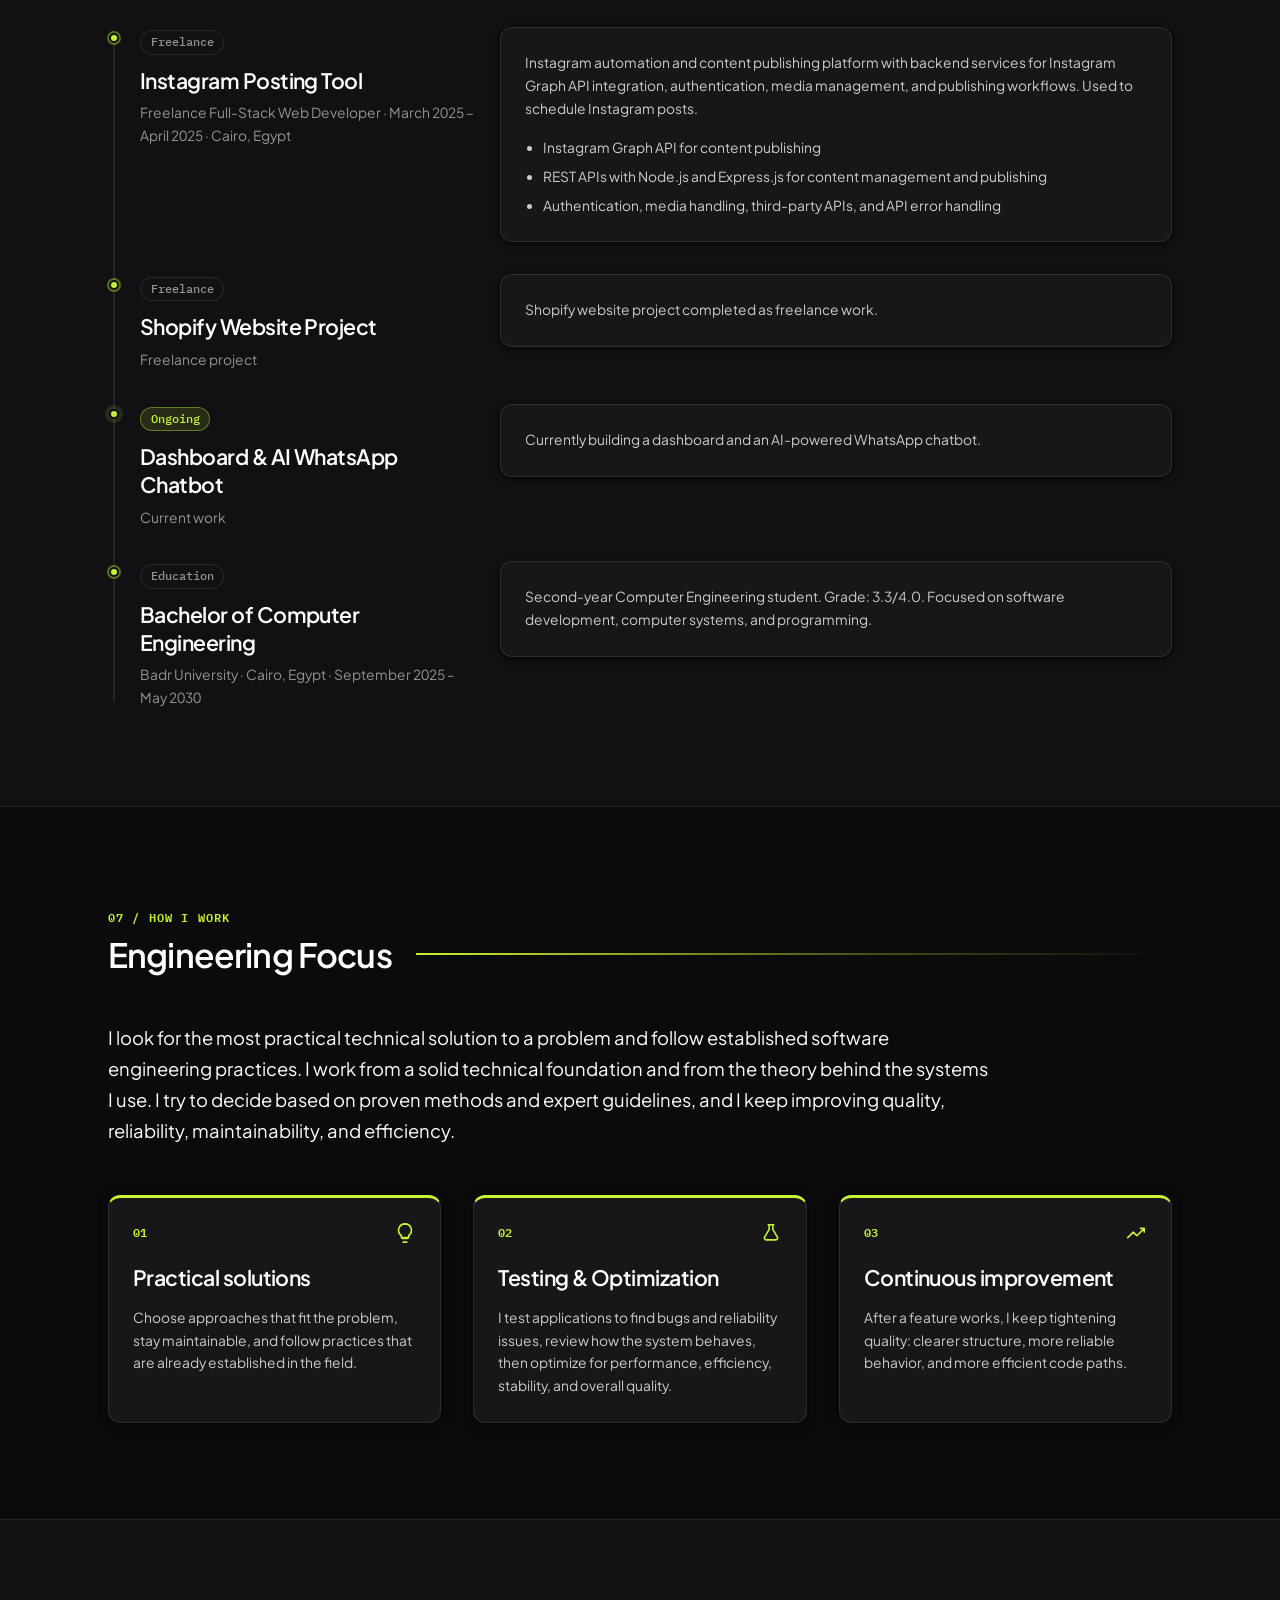
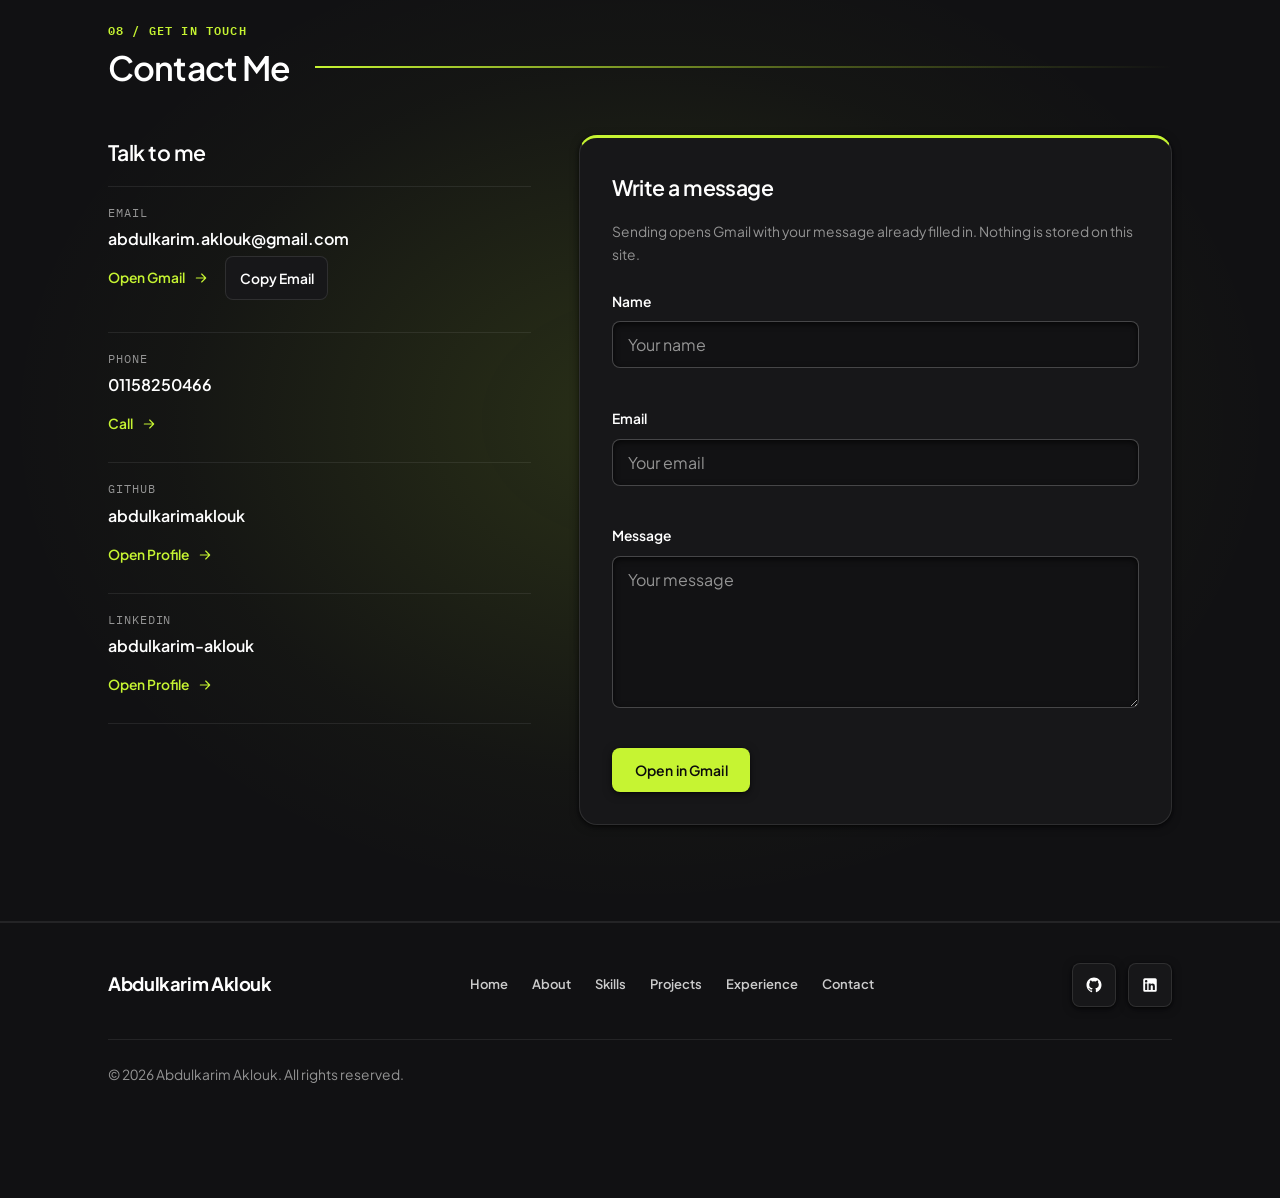
==== commit b5c66a48: "feat(portfolio): introduce experimental 3D wireframe hero background Hero background: - Add a GPU-re" ====
--- a/docs/design/prototypes/index.html
+++ b/docs/design/prototypes/index.html
@@ -117,6 +117,9 @@
     <main class="main" id="main" tabindex="-1">
         <!-- 01. HERO SECTION -->
         <section class="hero section section--primary" id="home" aria-label="Home">
+            <!-- 3D Flowing Wireframe Waves WebGL Canvas -->
+            <canvas id="hero-waves-canvas" class="hero-waves-canvas" aria-hidden="true"></canvas>
+
             <div class="container hero__grid">
                 <div class="hero__content">
                     <p class="eyebrow"><span class="eyebrow__dot" aria-hidden="true"></span>01 / CAIRO, EGYPT · FULL-STACK ENGINEERING</p>
--- a/docs/design/prototypes/styles.css
+++ b/docs/design/prototypes/styles.css
@@ -696,6 +696,7 @@
   position: relative;
   overflow: hidden;
   isolation: isolate;
+  background-color: var(--color-bg-primary);
 }
 
 .hero::before {
@@ -705,6 +706,18 @@
   background: var(--gradient-hero-bloom);
   pointer-events: none;
   z-index: 0;
+}
+
+/* 3D Flowing Wireframe Waves WebGL Canvas */
+.hero-waves-canvas {
+  position: absolute;
+  inset: 0;
+  width: 100%;
+  height: 100%;
+  pointer-events: none;
+  z-index: 0;
+  opacity: 1;
+  transition: opacity var(--motion-duration-slow) var(--motion-ease-out);
 }
 
 .hero .container {
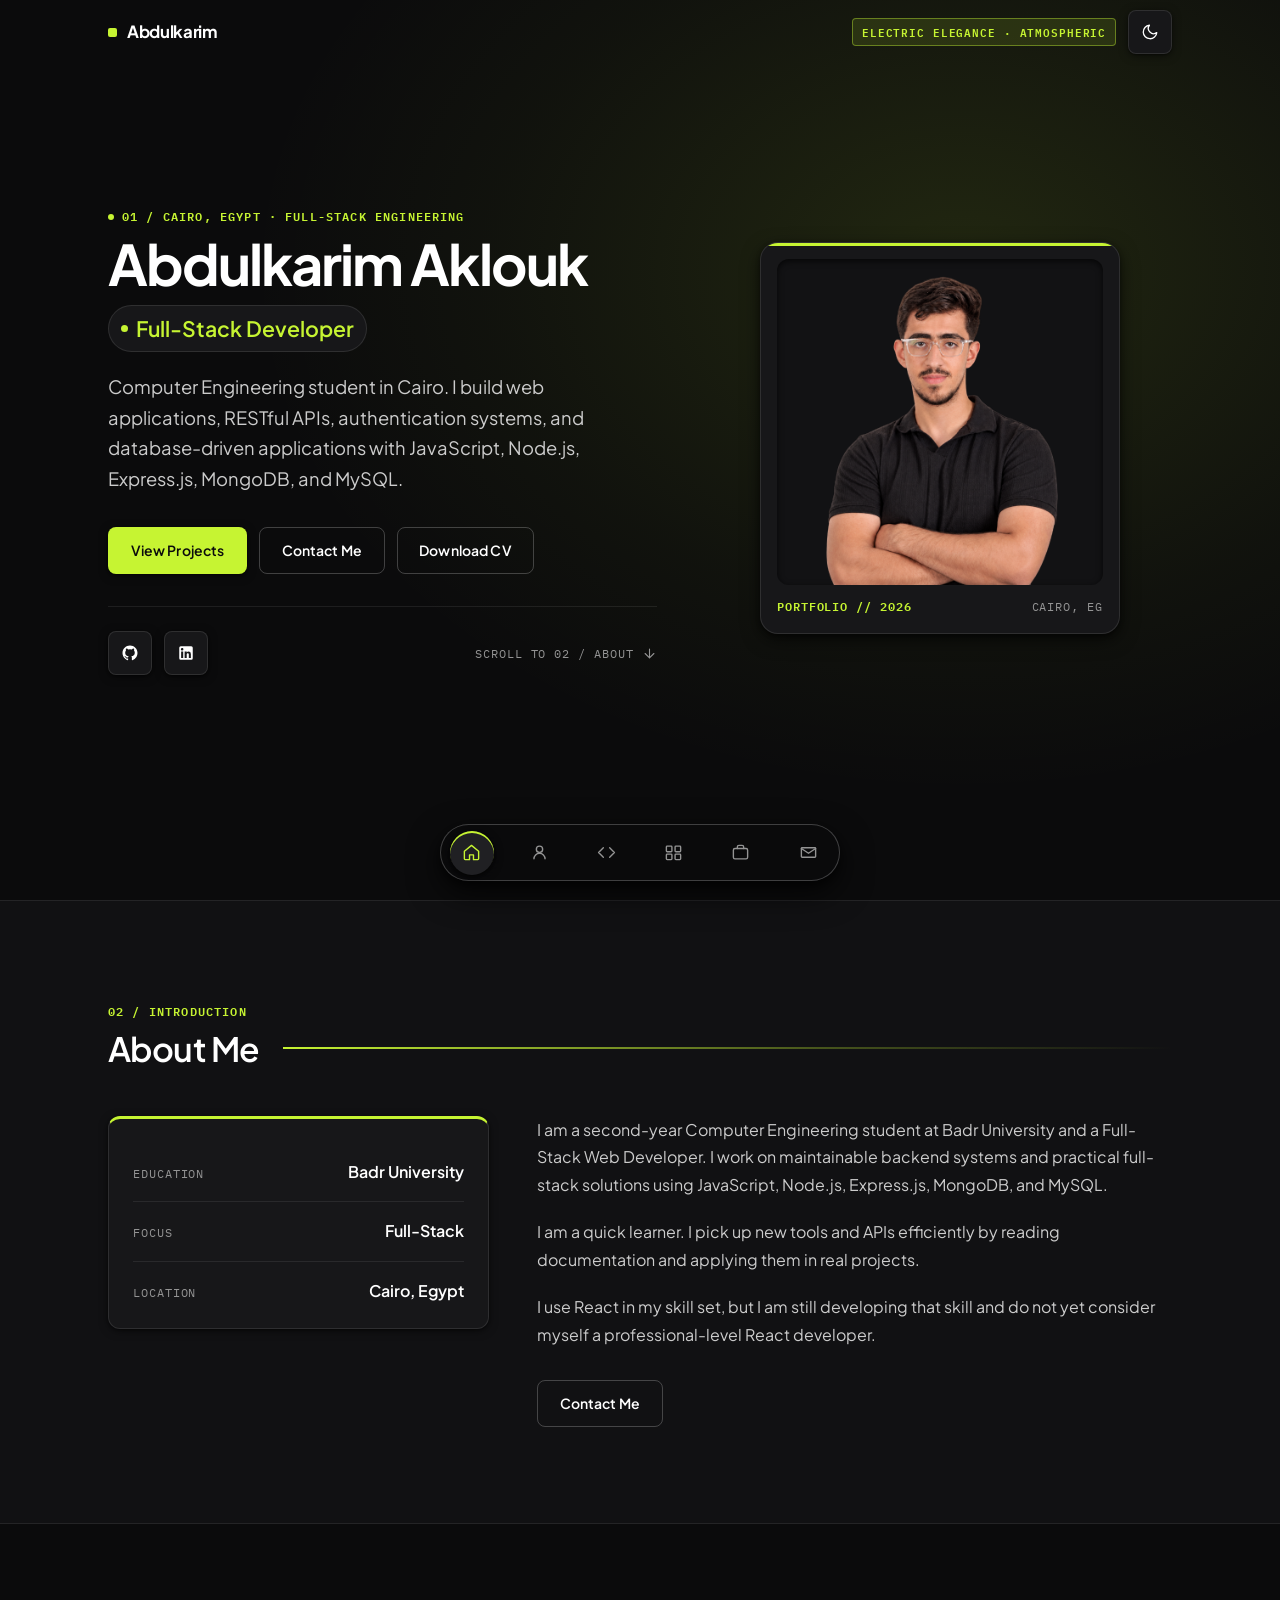
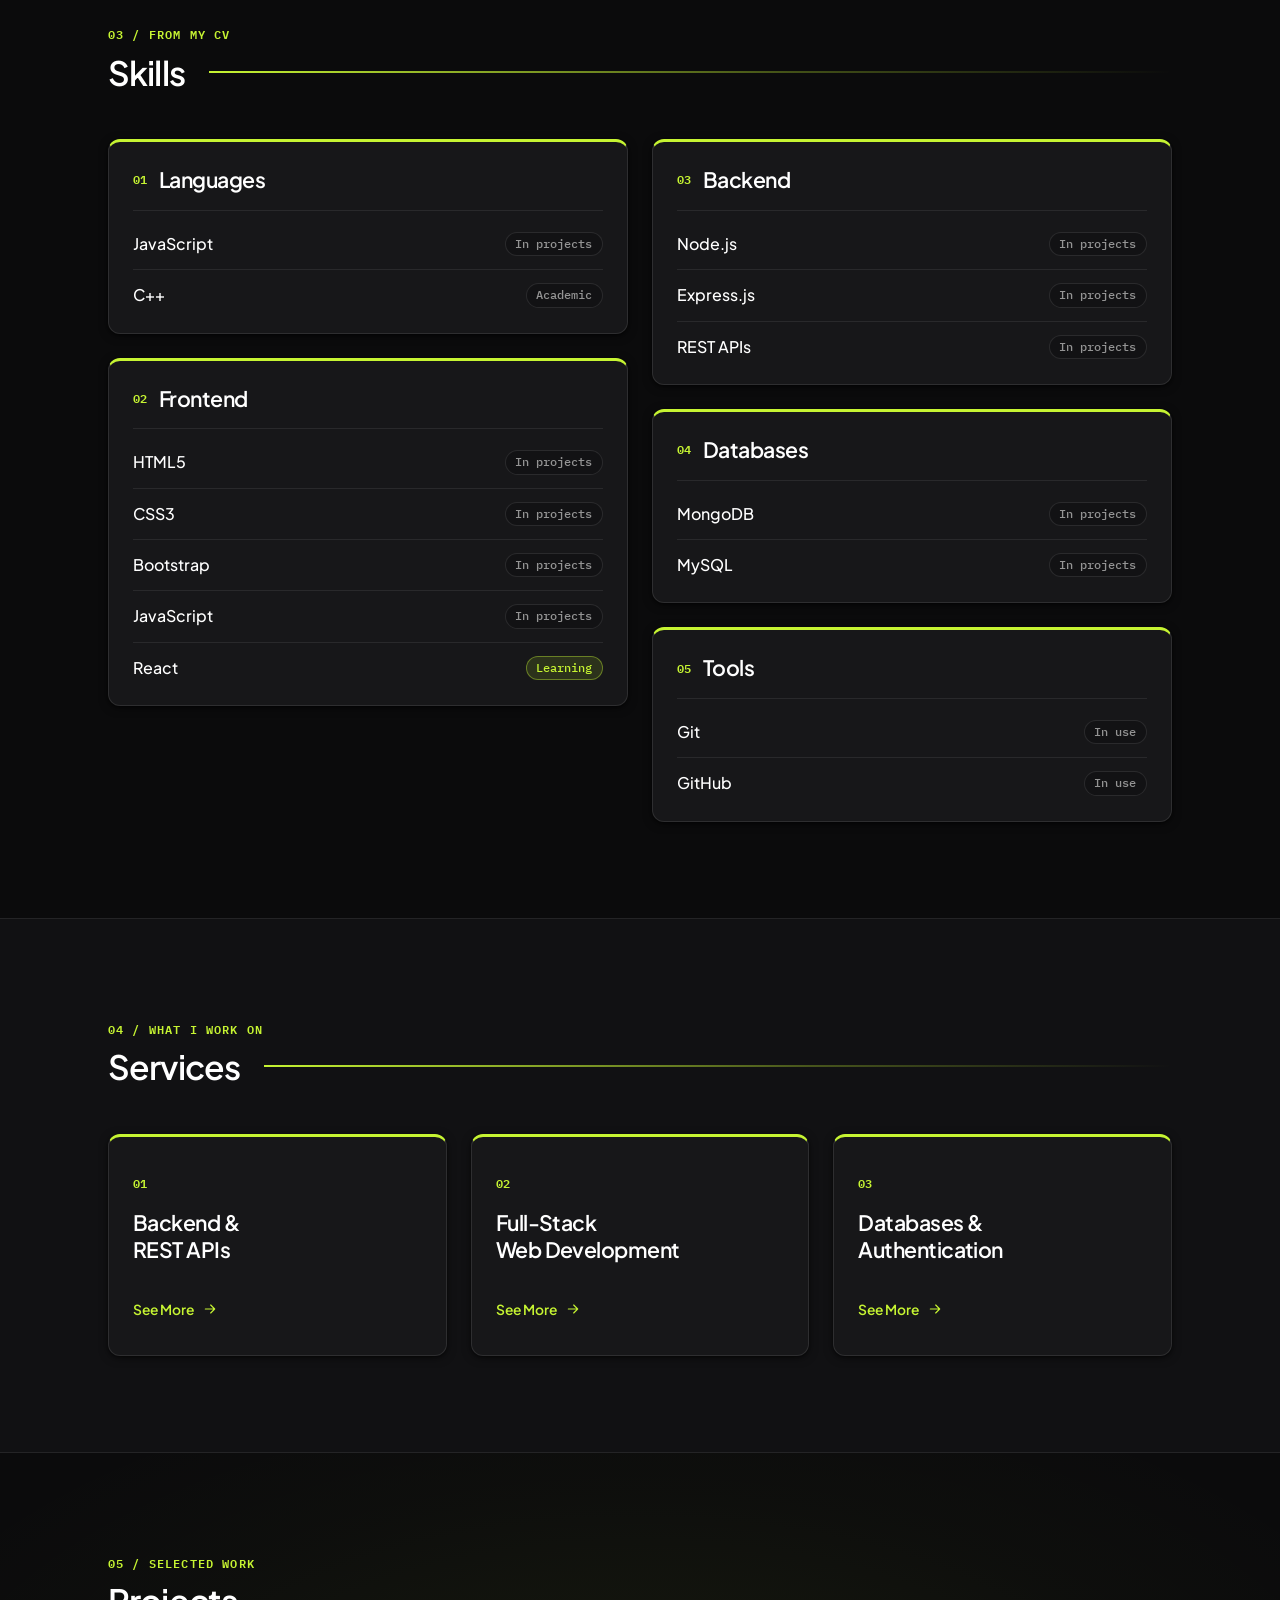
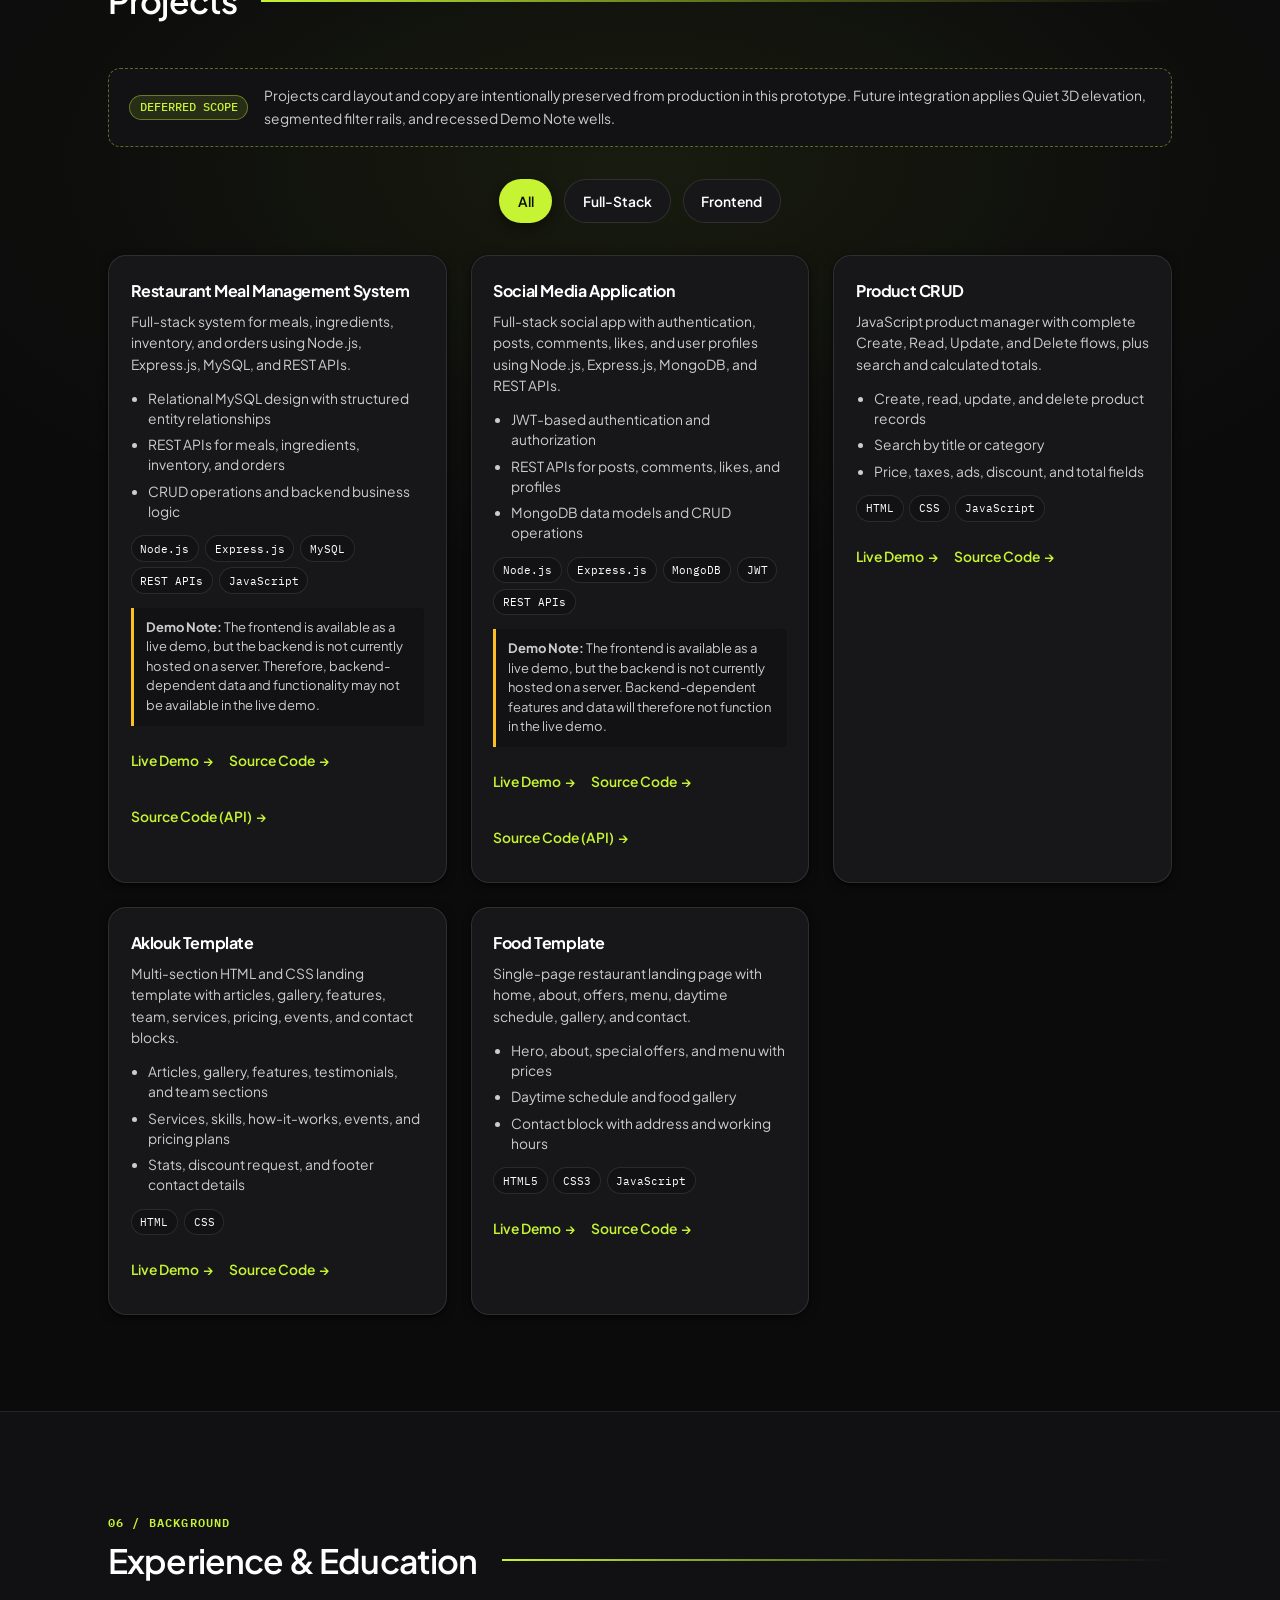
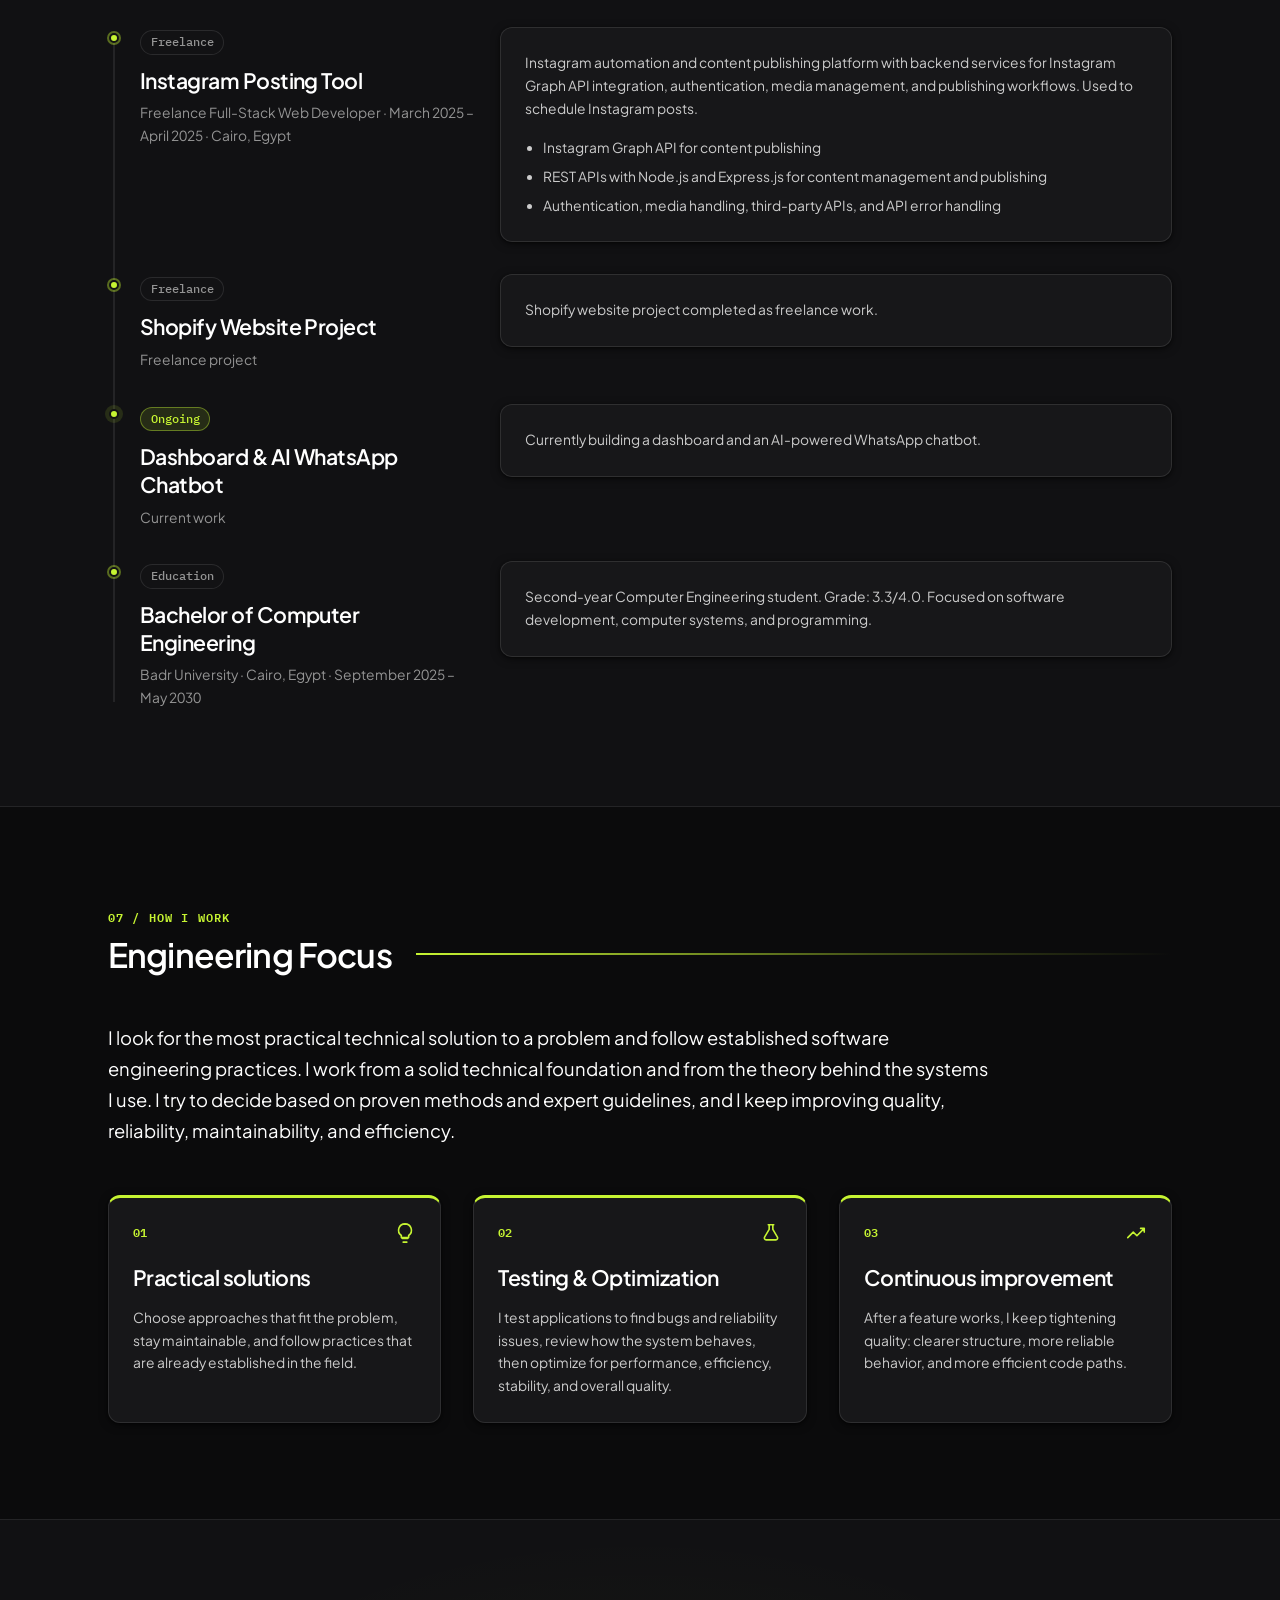
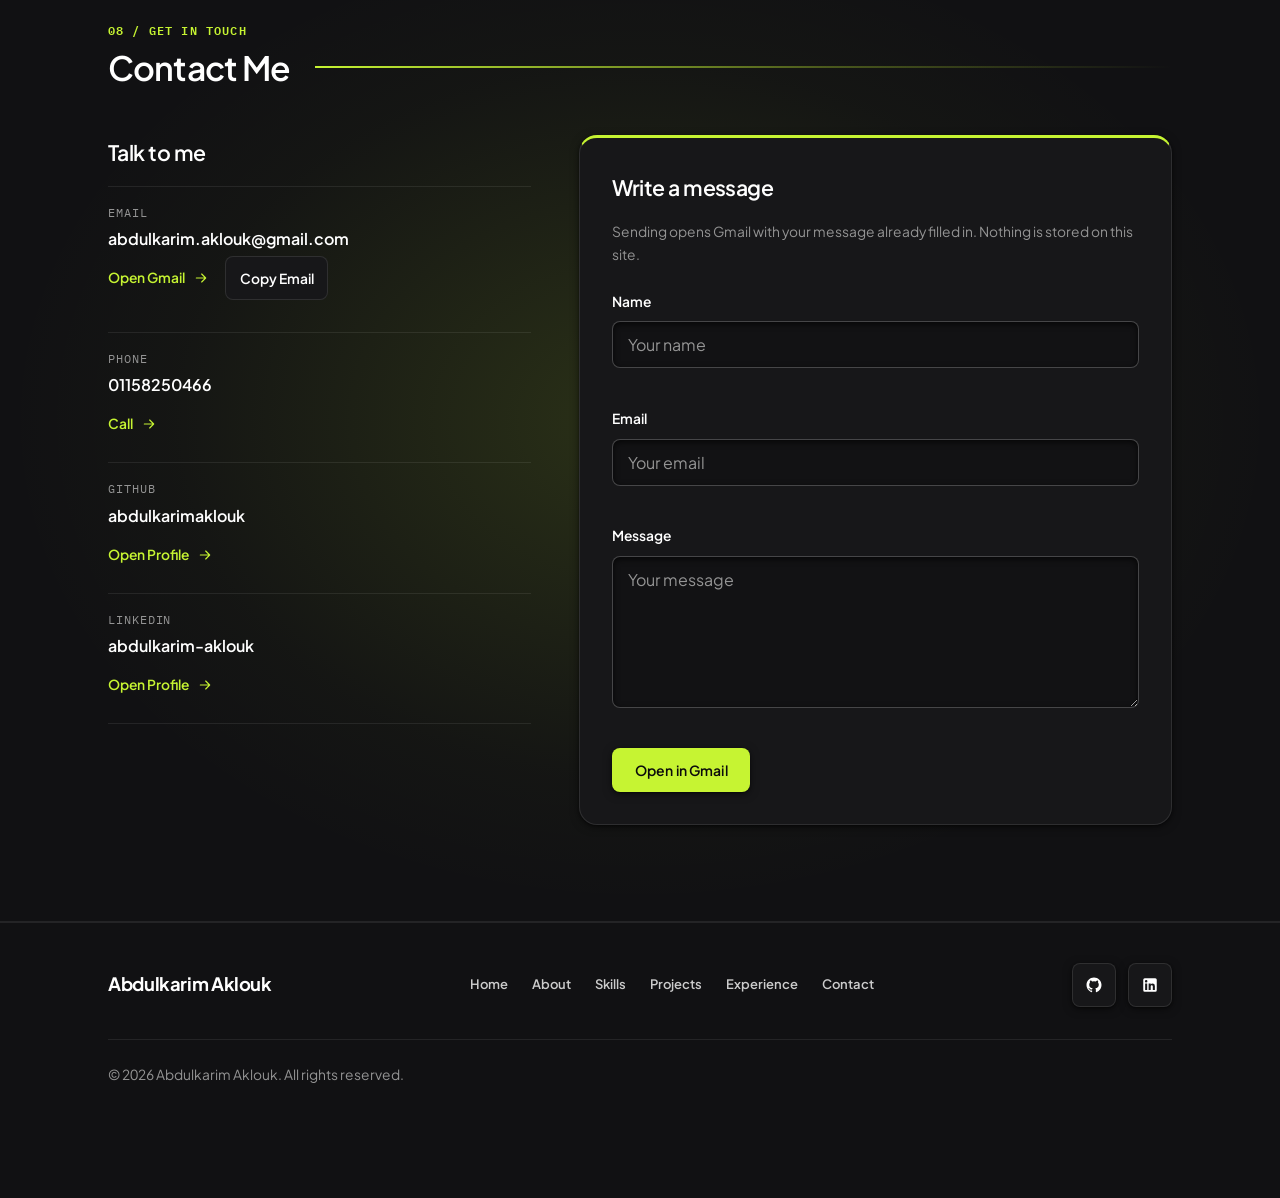
==== commit b07b61bd: "fix(prototype): clean up legacy backgrounds and stabilize navigation dock" ====
--- a/docs/design/prototypes/index.html
+++ b/docs/design/prototypes/index.html
@@ -35,8 +35,6 @@
 <body>
     <a href="#main" class="skip-link">Skip to main content</a>
 
-    <!-- Subtle 3D Ambient Particle Field Canvas -->
-    <canvas id="particle-canvas" class="particle-canvas" aria-hidden="true"></canvas>
 
     <!-- Global Header & Floating Navigation Dock -->
     <header class="header" id="header">
@@ -46,19 +44,6 @@
                 <span>Abdulkarim</span>
             </a>
 
-            <div class="nav__actions">
-                <span class="nav__proto-badge">ELECTRIC ELEGANCE · ATMOSPHERIC</span>
-                <button type="button" class="theme-toggle" id="theme-button" aria-label="Switch to light theme" aria-pressed="false">
-                    <svg class="theme-toggle__icon theme-toggle__icon--moon" viewBox="0 0 24 24" fill="none" stroke="currentColor" stroke-width="1.75" stroke-linecap="round" stroke-linejoin="round" aria-hidden="true">
-                        <path d="M21 12.79A9 9 0 1 1 11.21 3 7 7 0 0 0 21 12.79z"/>
-                    </svg>
-                    <svg class="theme-toggle__icon theme-toggle__icon--sun" viewBox="0 0 24 24" fill="none" stroke="currentColor" stroke-width="1.75" stroke-linecap="round" stroke-linejoin="round" aria-hidden="true">
-                        <circle cx="12" cy="12" r="4"/>
-                        <path d="M12 2v2M12 20v2M4.93 4.93l1.41 1.41M17.66 17.66l1.41 1.41M2 12h2M20 12h2M6.34 17.66l-1.41 1.41M19.07 4.93l-1.41 1.41"/>
-                    </svg>
-                </button>
-            </div>
-
             <div class="nav__menu" id="nav-menu">
                 <ul class="nav__list">
                     <li class="nav__item">
@@ -110,6 +95,19 @@
                         </a>
                     </li>
                 </ul>
+            </div>
+
+            <div class="nav__actions">
+                <span class="nav__proto-badge">ELECTRIC ELEGANCE · ATMOSPHERIC</span>
+                <button type="button" class="theme-toggle" id="theme-button" aria-label="Switch to light theme" aria-pressed="false">
+                    <svg class="theme-toggle__icon theme-toggle__icon--moon" viewBox="0 0 24 24" fill="none" stroke="currentColor" stroke-width="1.75" stroke-linecap="round" stroke-linejoin="round" aria-hidden="true">
+                        <path d="M21 12.79A9 9 0 1 1 11.21 3 7 7 0 0 0 21 12.79z"/>
+                    </svg>
+                    <svg class="theme-toggle__icon theme-toggle__icon--sun" viewBox="0 0 24 24" fill="none" stroke="currentColor" stroke-width="1.75" stroke-linecap="round" stroke-linejoin="round" aria-hidden="true">
+                        <circle cx="12" cy="12" r="4"/>
+                        <path d="M12 2v2M12 20v2M4.93 4.93l1.41 1.41M17.66 17.66l1.41 1.41M2 12h2M20 12h2M6.34 17.66l-1.41 1.41M19.07 4.93l-1.41 1.41"/>
+                    </svg>
+                </button>
             </div>
         </nav>
     </header>
--- a/docs/design/prototypes/styles.css
+++ b/docs/design/prototypes/styles.css
@@ -296,16 +296,6 @@
 /* ==========================================================================
    SUBTLE 3D AMBIENT PARTICLE FIELD
    ========================================================================== */
-.particle-canvas {
-  position: fixed;
-  inset: 0;
-  width: 100%;
-  height: 100%;
-  pointer-events: none;
-  z-index: var(--z-bg);
-  opacity: 1;
-  transition: opacity var(--motion-duration-slow) var(--motion-ease-out);
-}
 
 html.light-theme .particle-canvas {
   opacity: 0.16;
@@ -516,13 +506,25 @@
   width: 100%;
   height: var(--header-height);
   z-index: var(--z-fixed);
+  transition: box-shadow var(--motion-duration-base) var(--motion-ease-in-out);
+}
+
+.header::before {
+  content: "";
+  position: absolute;
+  inset: 0;
+  background-color: transparent;
   border-bottom: 1px solid transparent;
+  pointer-events: none;
+  z-index: -1;
   transition: background-color var(--motion-duration-base) var(--motion-ease-in-out),
               border-color var(--motion-duration-base) var(--motion-ease-in-out),
-              box-shadow var(--motion-duration-base) var(--motion-ease-in-out);
-}
-
-.header.scroll-header {
+              box-shadow var(--motion-duration-base) var(--motion-ease-in-out),
+              backdrop-filter var(--motion-duration-base) var(--motion-ease-in-out),
+              -webkit-backdrop-filter var(--motion-duration-base) var(--motion-ease-in-out);
+}
+
+.header.scroll-header::before {
   background-color: var(--color-surface-translucent);
   backdrop-filter: blur(14px);
   -webkit-backdrop-filter: blur(14px);
@@ -602,10 +604,9 @@
 html.light-theme .theme-toggle__icon--moon { display: none; }
 html.light-theme .theme-toggle__icon--sun { display: block; }
 
-/* Floating Bottom Navigation Dock */
+/* Floating Navigation Dock (Dual-State: Hero Bottom Dock <-> Scrolled Top Header) */
 .nav__menu {
   position: fixed;
-  bottom: var(--space-5);
   left: 50%;
   transform: translateX(-50%);
   width: calc(100% - 24px);
@@ -618,6 +619,26 @@
   border: 1px solid var(--color-border-strong);
   box-shadow: var(--shadow-elevation-3);
   z-index: var(--z-fixed);
+
+  /* Initial Position: bottom-centered floating dock */
+  top: calc(100vh - 4.75rem);
+  top: calc(100svh - 4.75rem);
+
+  /* Smooth, stable transition between bottom and top positions */
+  transition: top var(--motion-duration-slow) var(--motion-ease-out),
+              padding var(--motion-duration-fast) var(--motion-ease-out),
+              max-width var(--motion-duration-fast) var(--motion-ease-out),
+              background-color var(--motion-duration-base) var(--motion-ease-in-out),
+              border-color var(--motion-duration-base) var(--motion-ease-in-out),
+              box-shadow var(--motion-duration-base) var(--motion-ease-in-out);
+}
+
+/* Scrolled Position (Desktop >= 768px): Dock transitions smoothly into the Header */
+.header.scroll-header .nav__menu,
+.nav__menu.nav__menu--scrolled {
+  top: 0.5rem; /* 8px from top of viewport; centered inside 64px header, 0px clipped */
+  padding: 0.25rem 0.5rem;
+  max-width: 380px;
 }
 
 .nav__list {
@@ -682,6 +703,21 @@
     opacity: 1;
     transform: translateX(-50%) translateY(0);
   }
+
+  /* Scrolled State: Tooltip flips cleanly beneath the top navigation dock */
+  .header.scroll-header .nav__link::after,
+  .nav__menu--scrolled .nav__link::after {
+    bottom: auto;
+    top: calc(100% + 10px);
+    transform: translateX(-50%) translateY(-4px);
+  }
+
+  .header.scroll-header .nav__link:hover::after,
+  .header.scroll-header .nav__link:focus-visible::after,
+  .nav__menu--scrolled .nav__link:hover::after,
+  .nav__menu--scrolled .nav__link:focus-visible::after {
+    transform: translateX(-50%) translateY(0);
+  }
 }
 
 /* ==========================================================================
@@ -692,7 +728,7 @@
   display: flex;
   align-items: center;
   padding-top: calc(var(--header-height) + var(--space-8));
-  padding-bottom: var(--space-16);
+  padding-bottom: 7.5rem;
   position: relative;
   overflow: hidden;
   isolation: isolate;
@@ -1849,12 +1885,32 @@
 
   .hero {
     min-height: auto;
-    padding-top: calc(var(--header-height) + var(--space-6));
-    padding-bottom: var(--space-12);
+    padding-top: calc(var(--header-height) + var(--space-3));
+    padding-bottom: 7.5rem;
+  }
+
+  .hero__grid {
+    gap: var(--space-5);
   }
 
   .hero__portrait-frame {
-    max-width: 220px;
+    max-width: 175px;
+    padding: var(--space-3);
+  }
+
+  .nav__menu {
+    top: calc(100vh - 4.25rem);
+    top: calc(100svh - 4.25rem);
+    width: calc(100% - 16px);
+    max-width: 360px;
+    padding: 0.25rem 0.5rem;
+  }
+
+  .header.scroll-header .nav__menu,
+  .nav__menu.nav__menu--scrolled {
+    top: calc(var(--header-height) + 0.5rem);
+    width: calc(100% - 16px);
+    max-width: 360px;
   }
 
   .work__container {
@@ -1882,7 +1938,7 @@
   }
 
   .hero__portrait-frame {
-    max-width: 200px;
+    max-width: 155px;
   }
 
   .hero__cta-group {
@@ -1914,9 +1970,7 @@
   }
 
   .nav__menu {
-    bottom: var(--space-3);
-    width: calc(100% - 16px);
-    padding: 0.25rem 0.5rem;
+    max-width: 340px;
   }
 
   .nav__list {
@@ -1924,8 +1978,8 @@
   }
 
   .nav__link {
-    width: 44px;
-    height: 44px;
+    width: 40px;
+    height: 40px;
   }
 }
 
